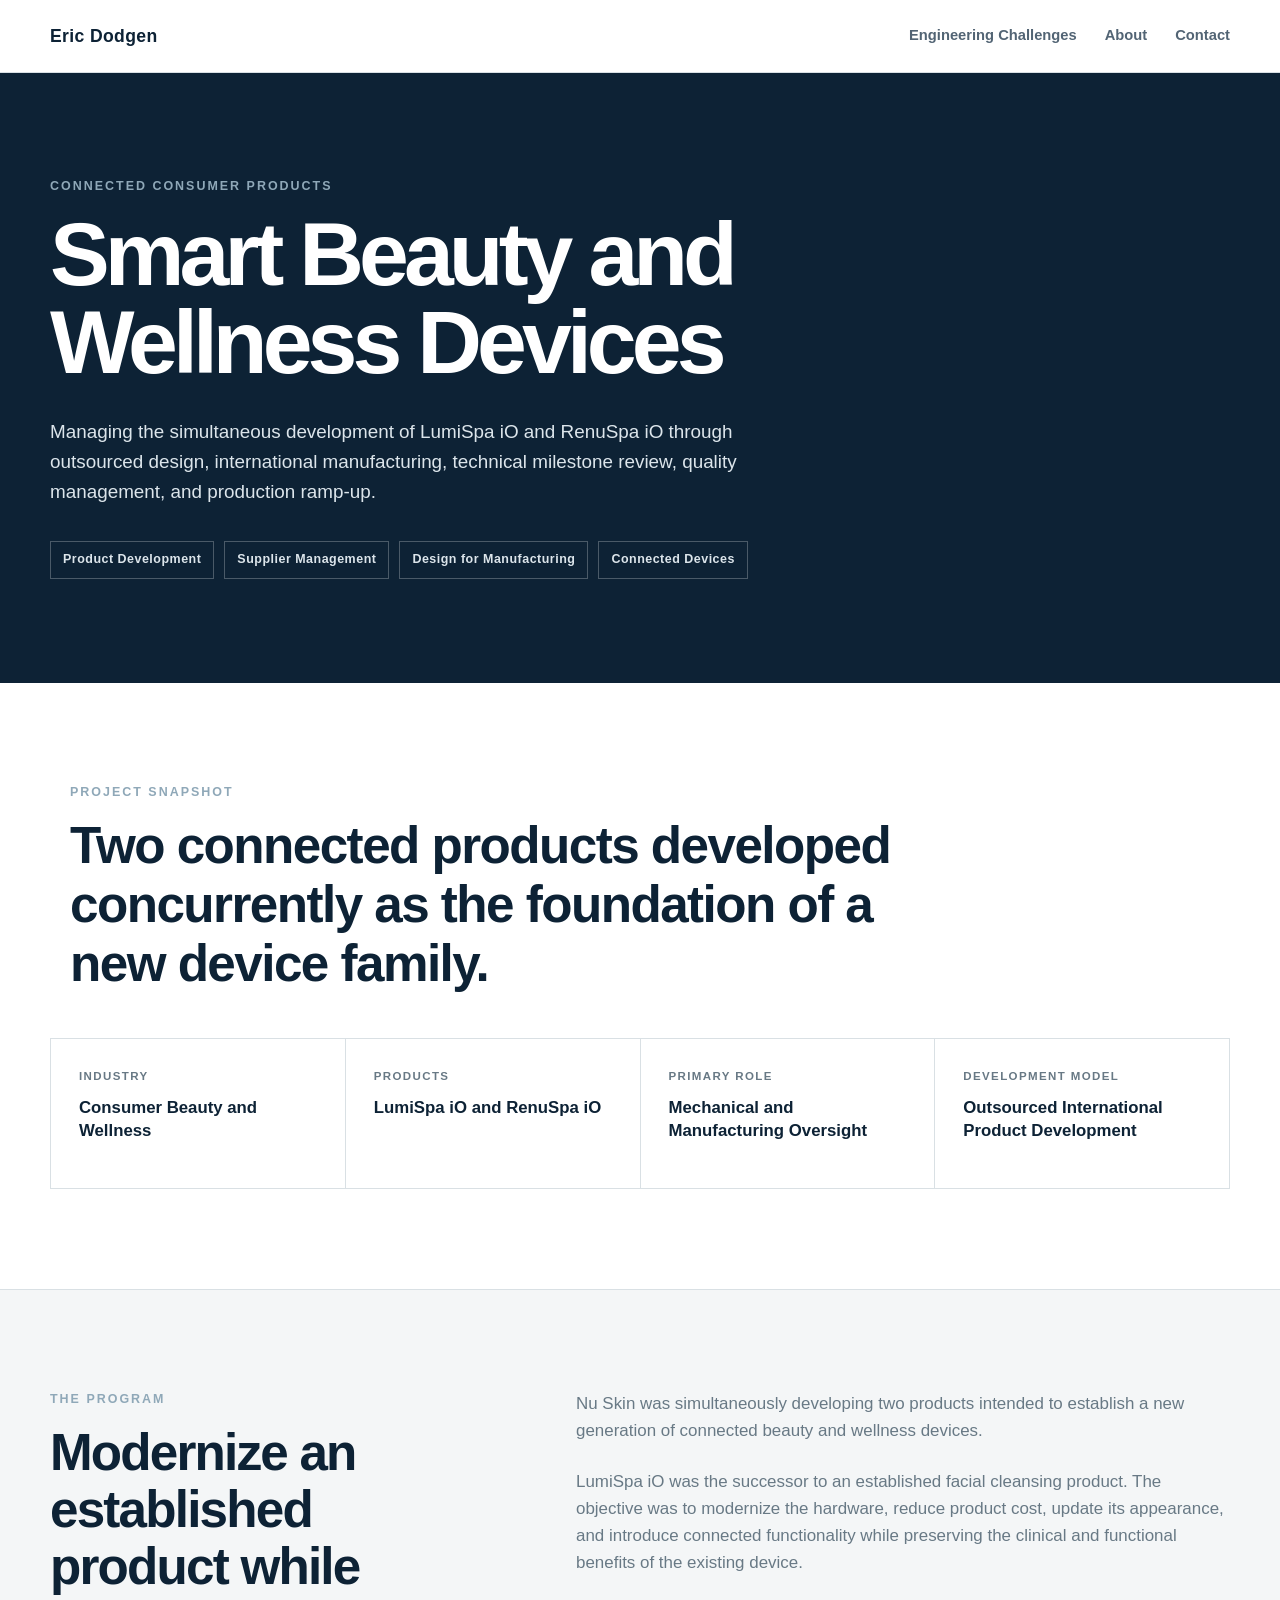
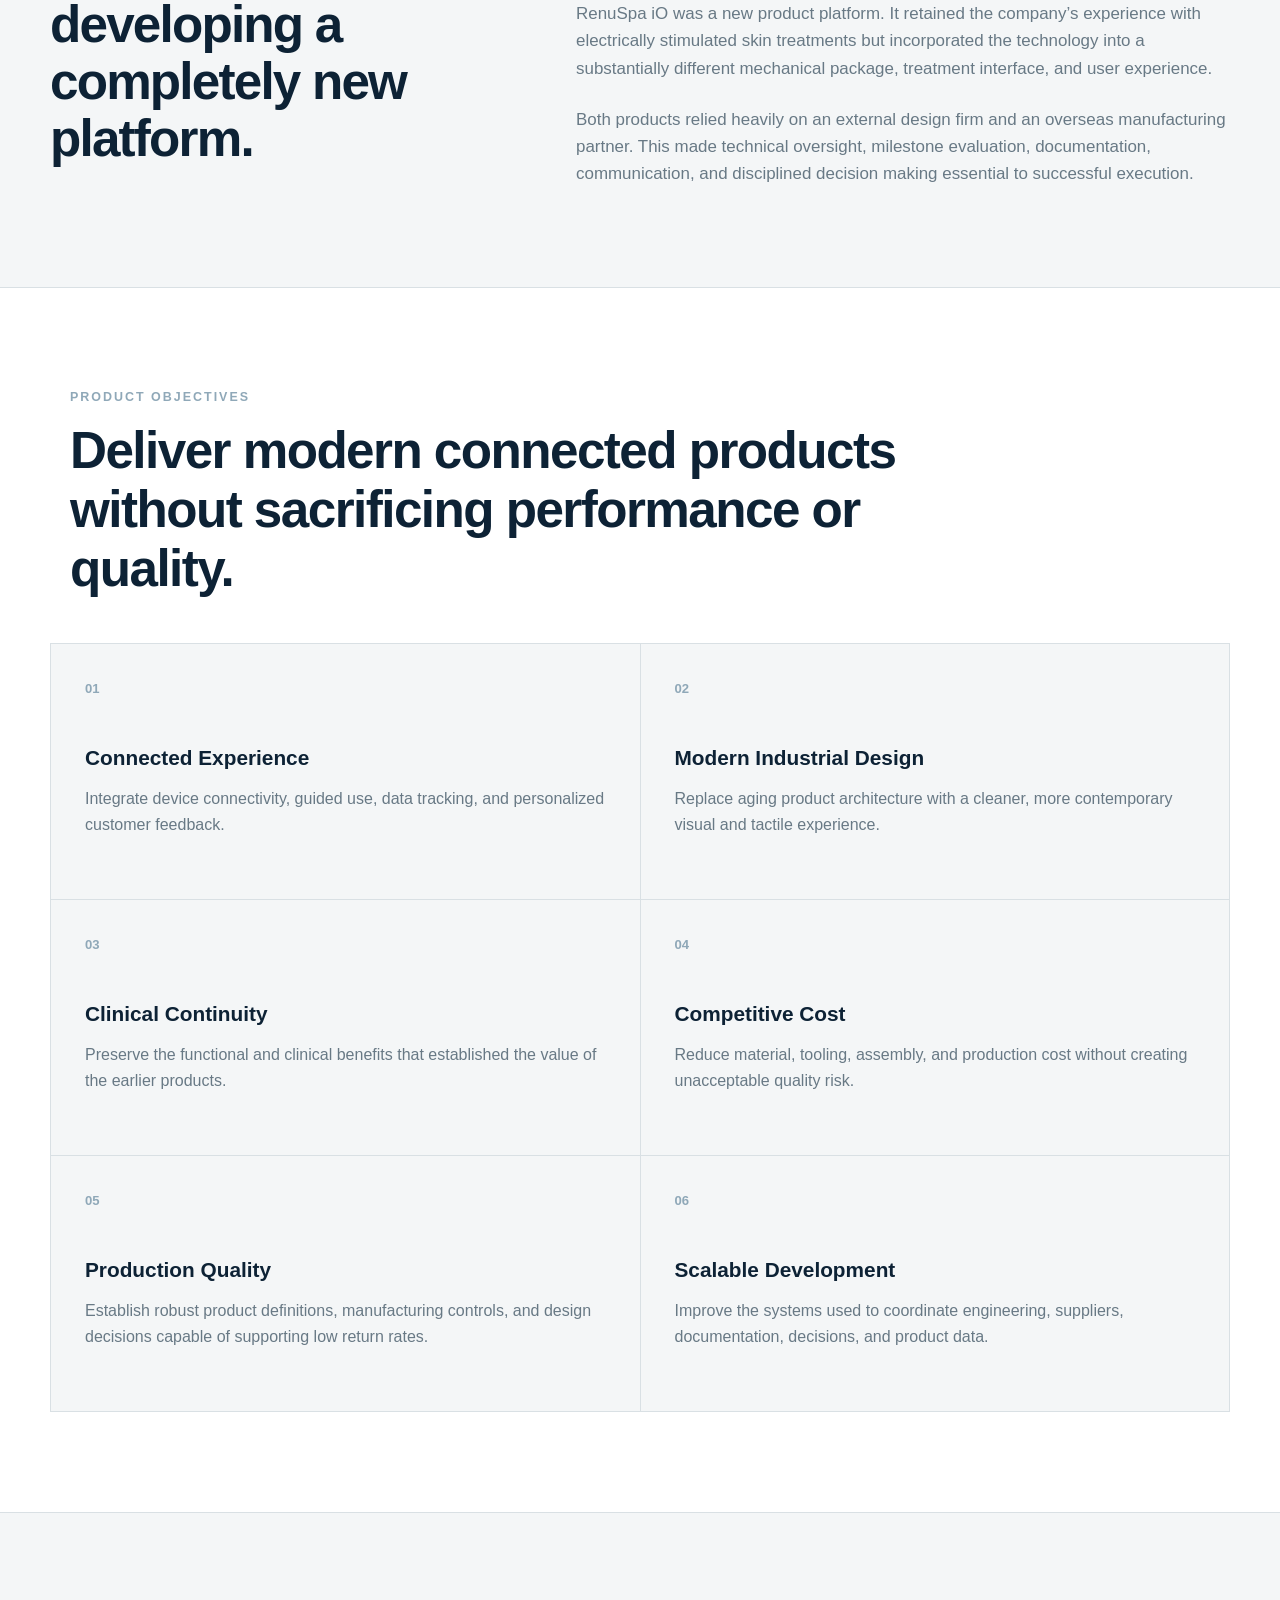
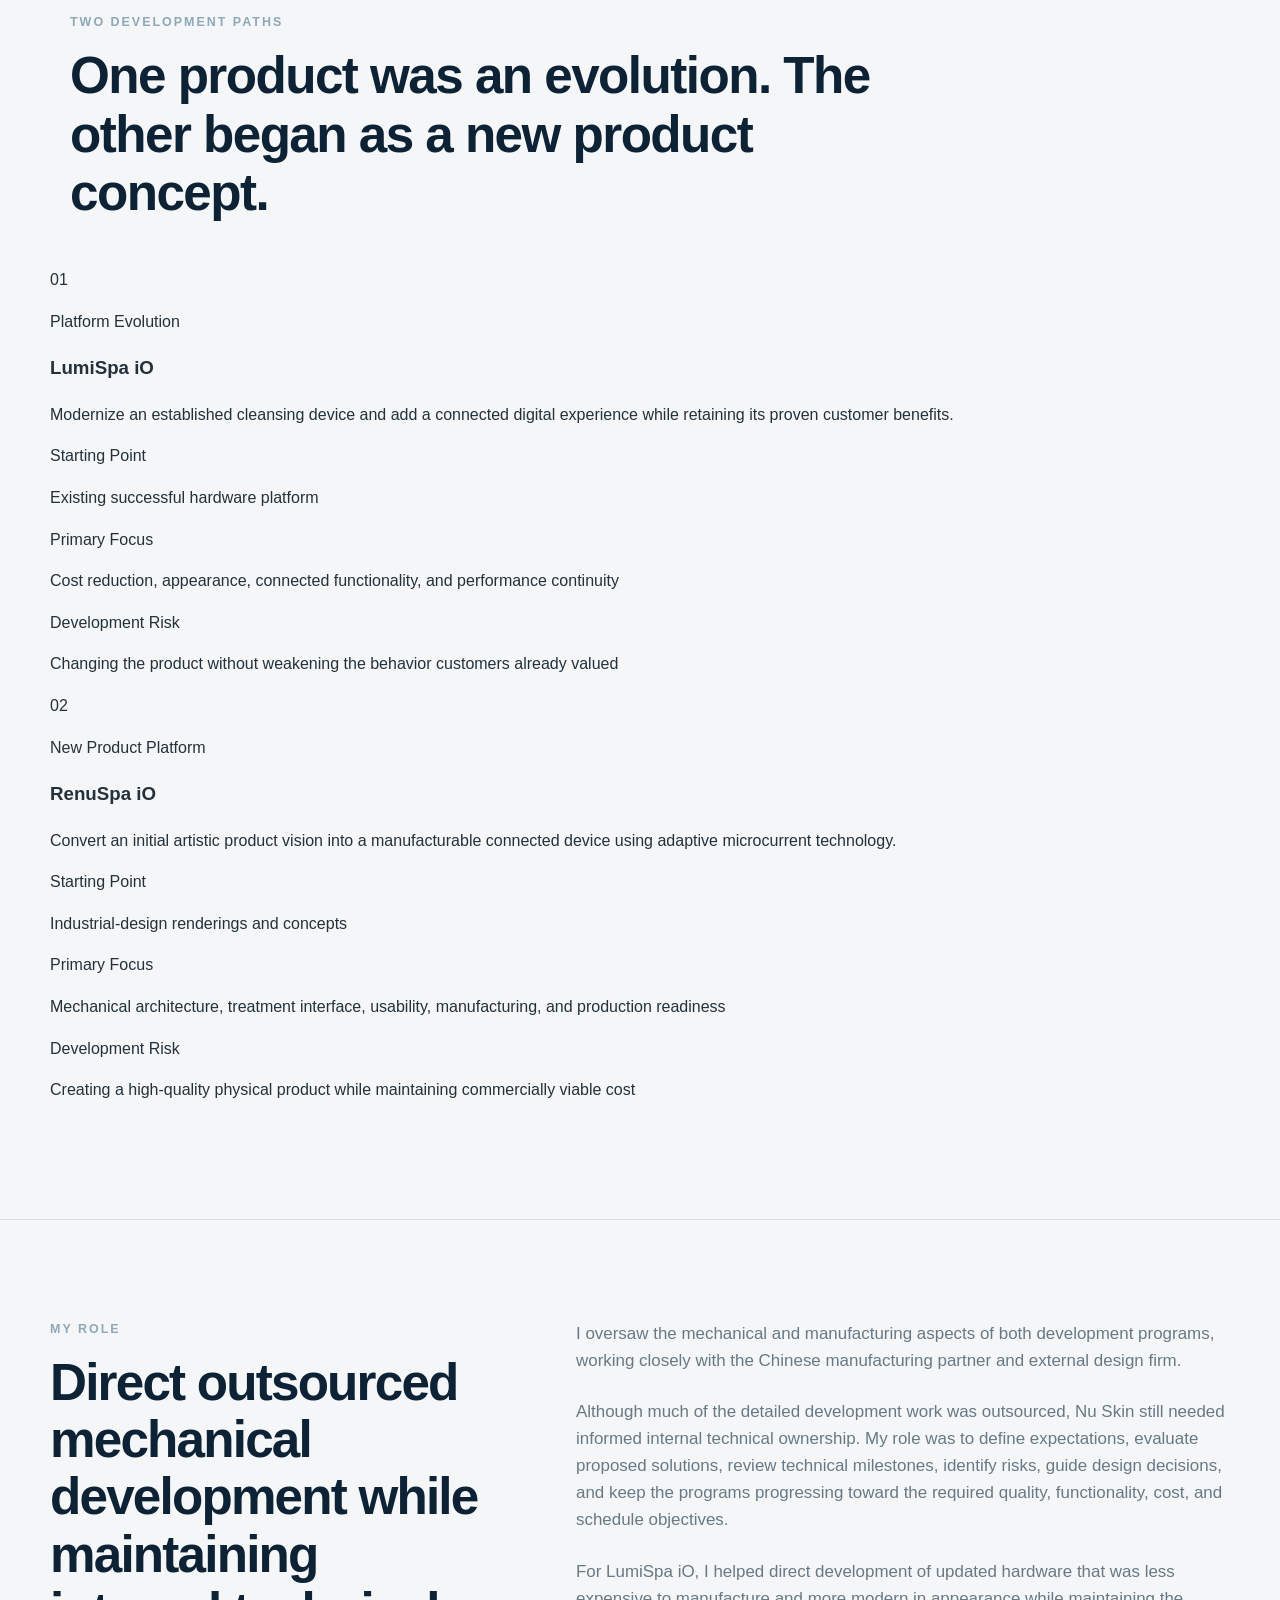
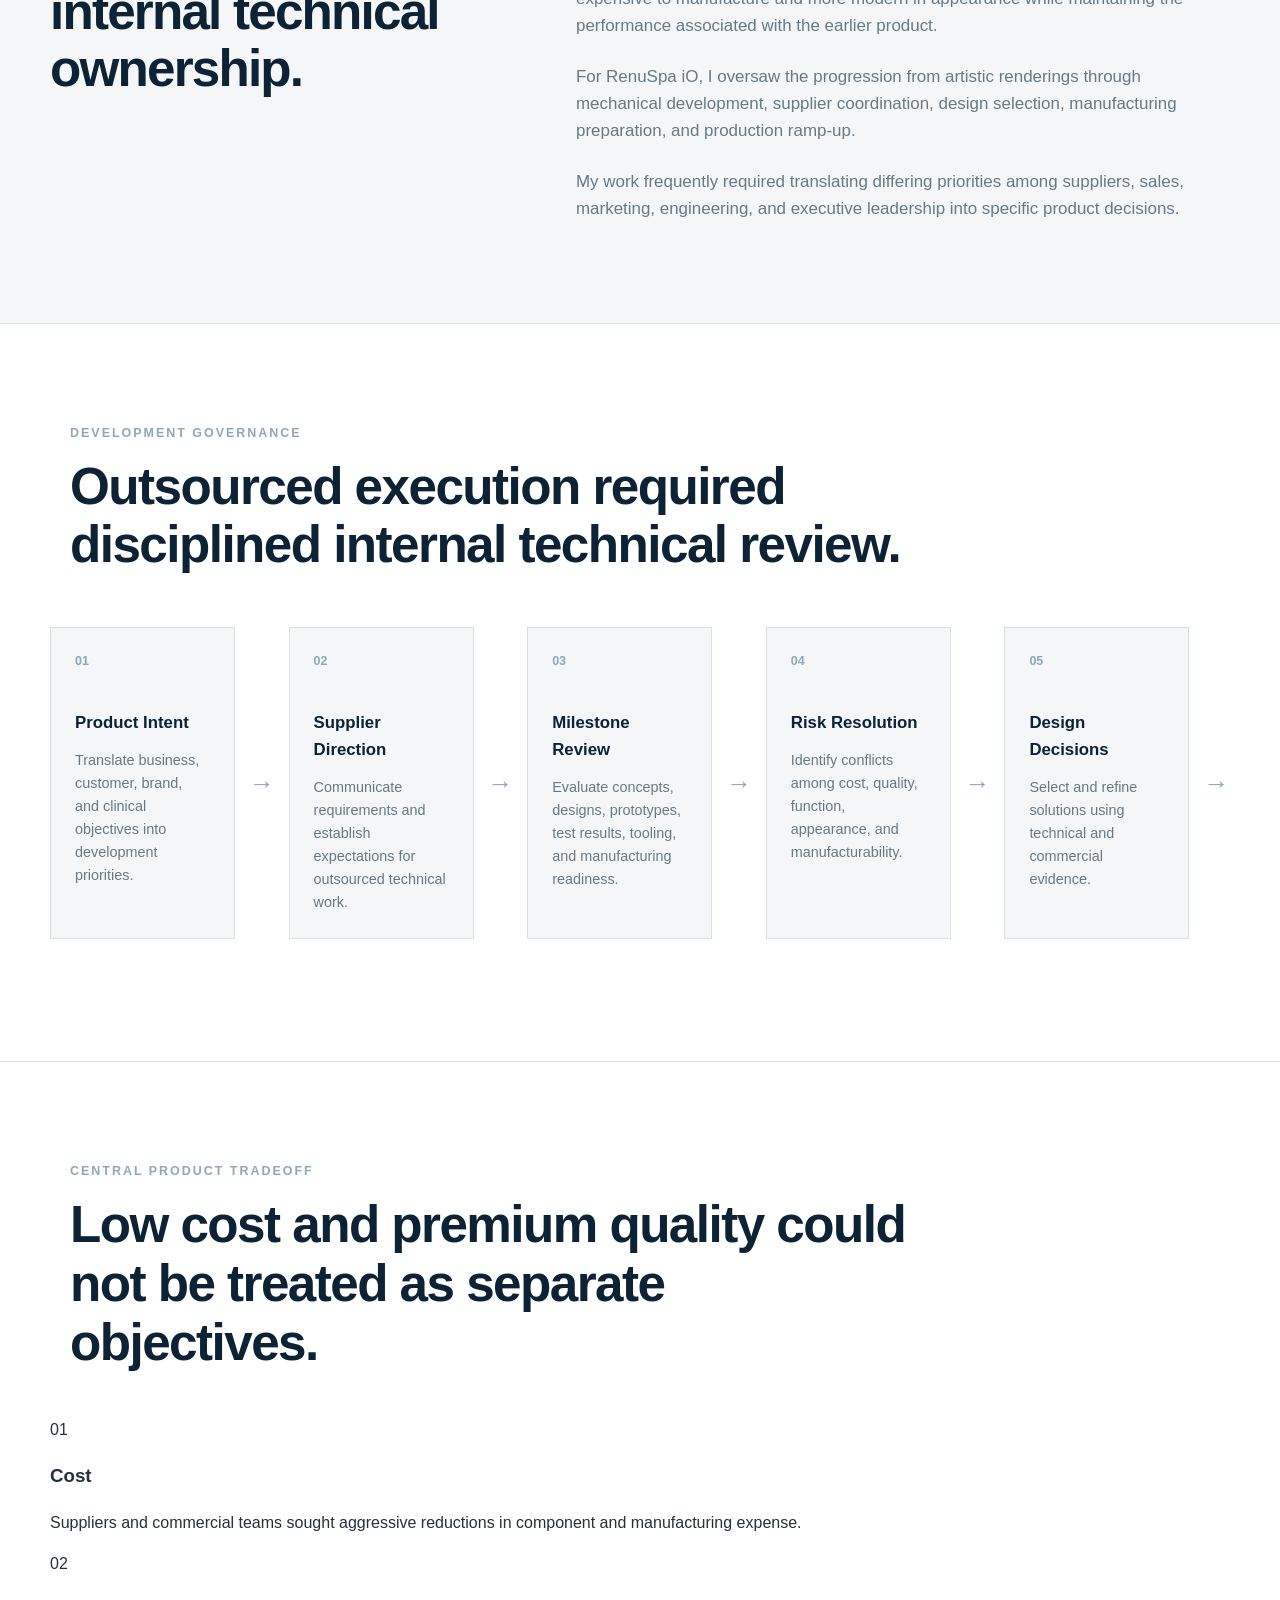
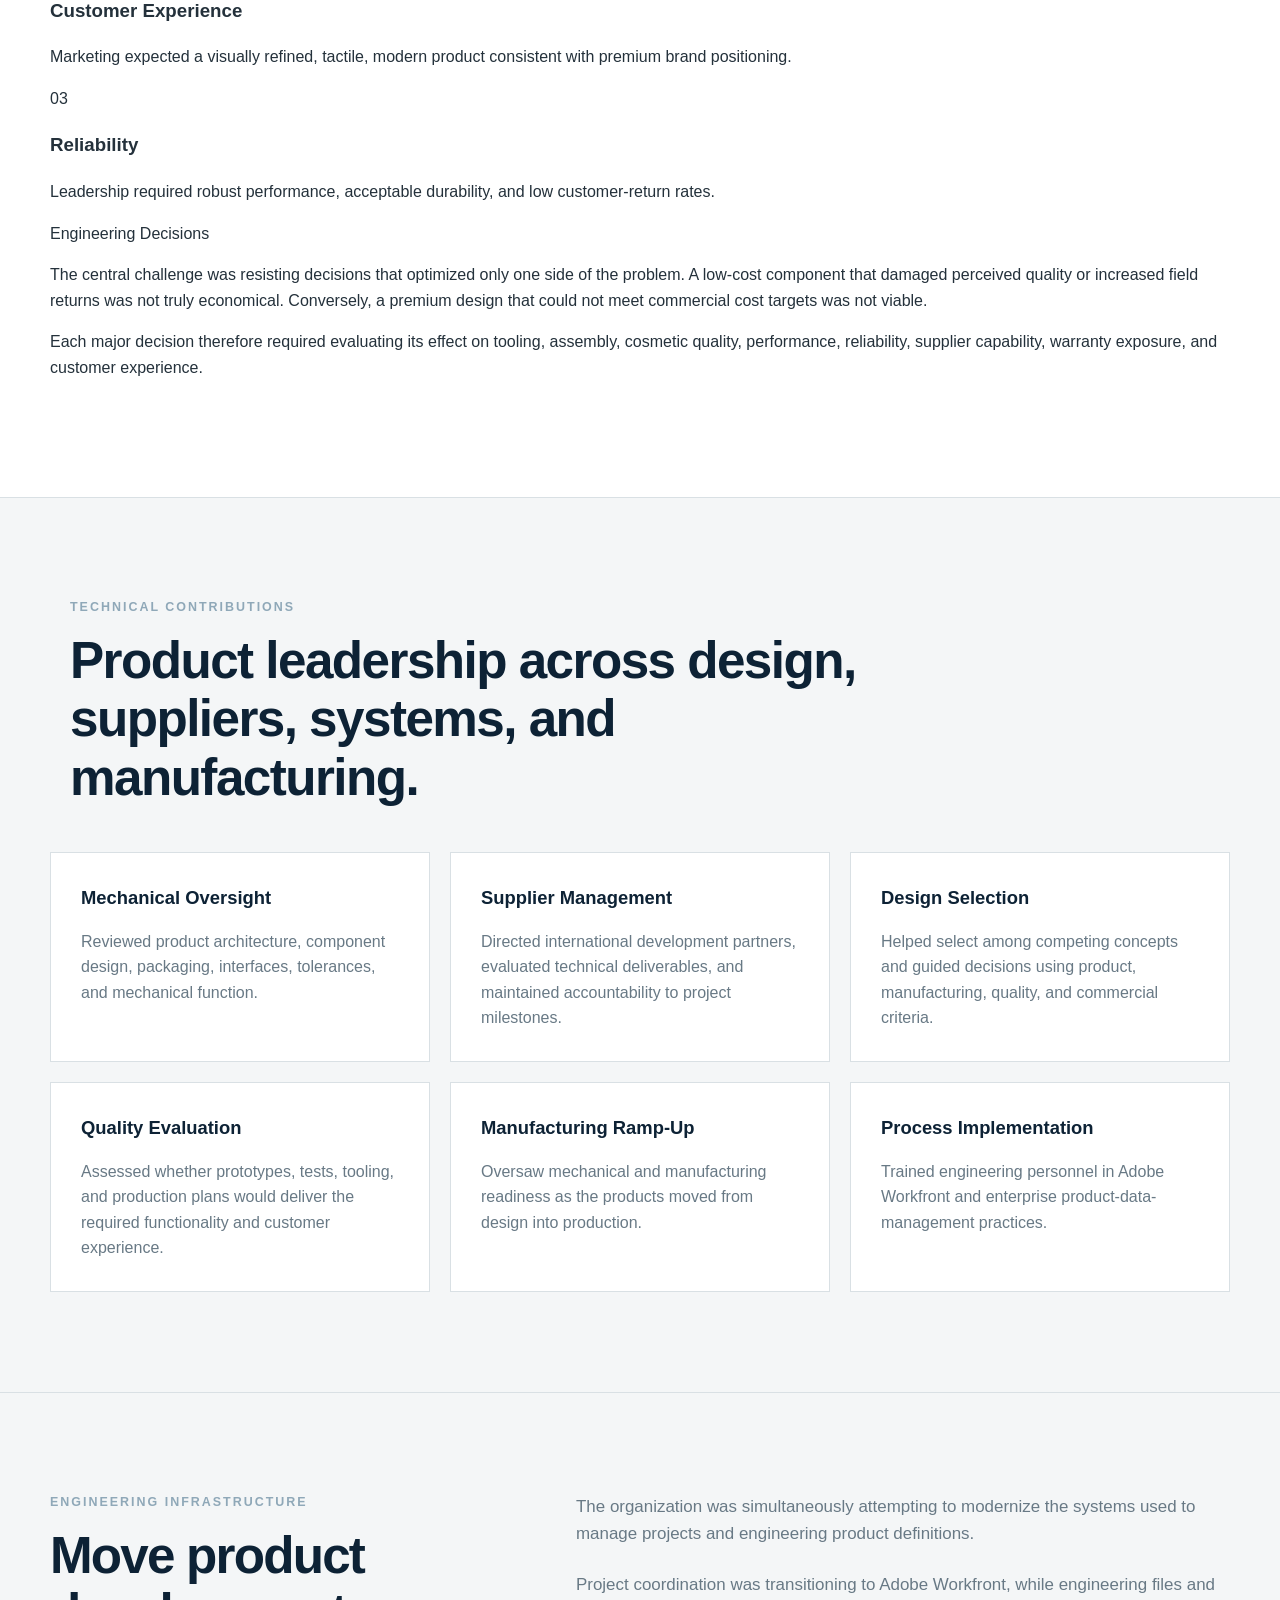
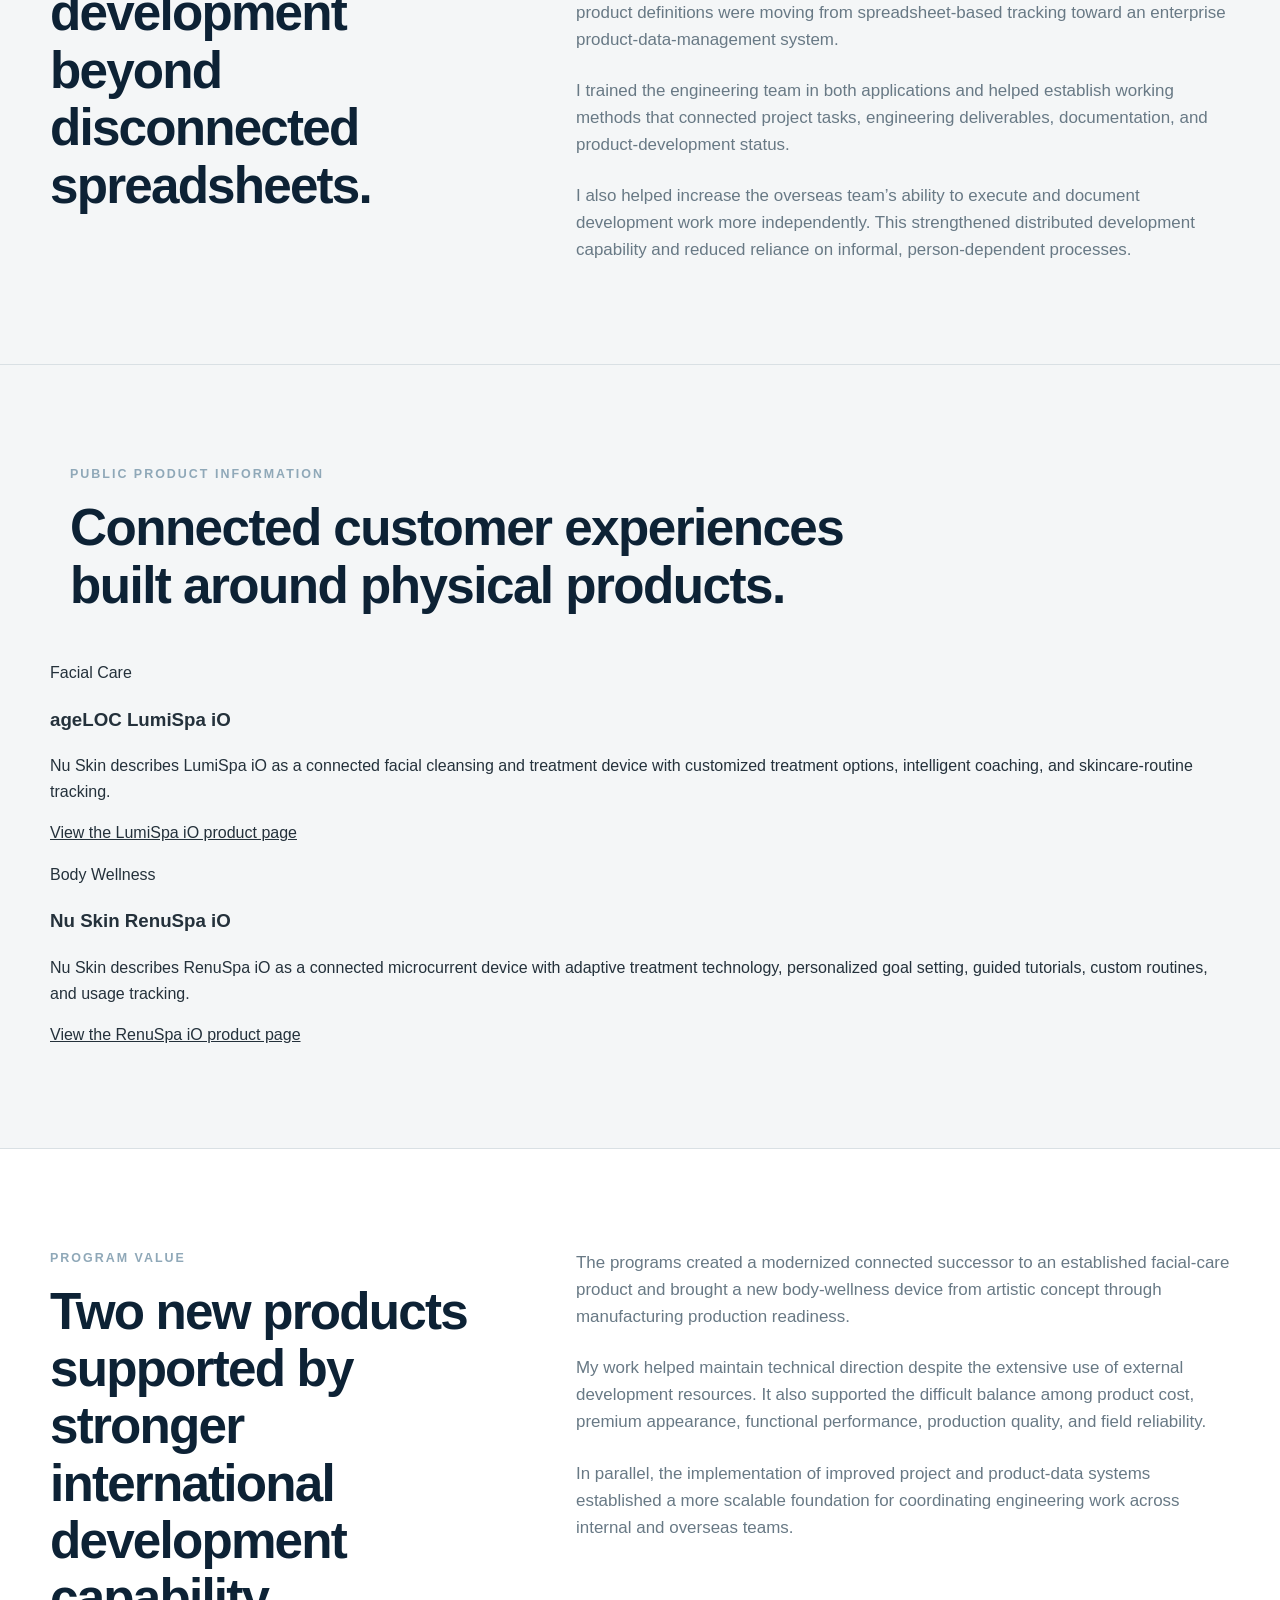
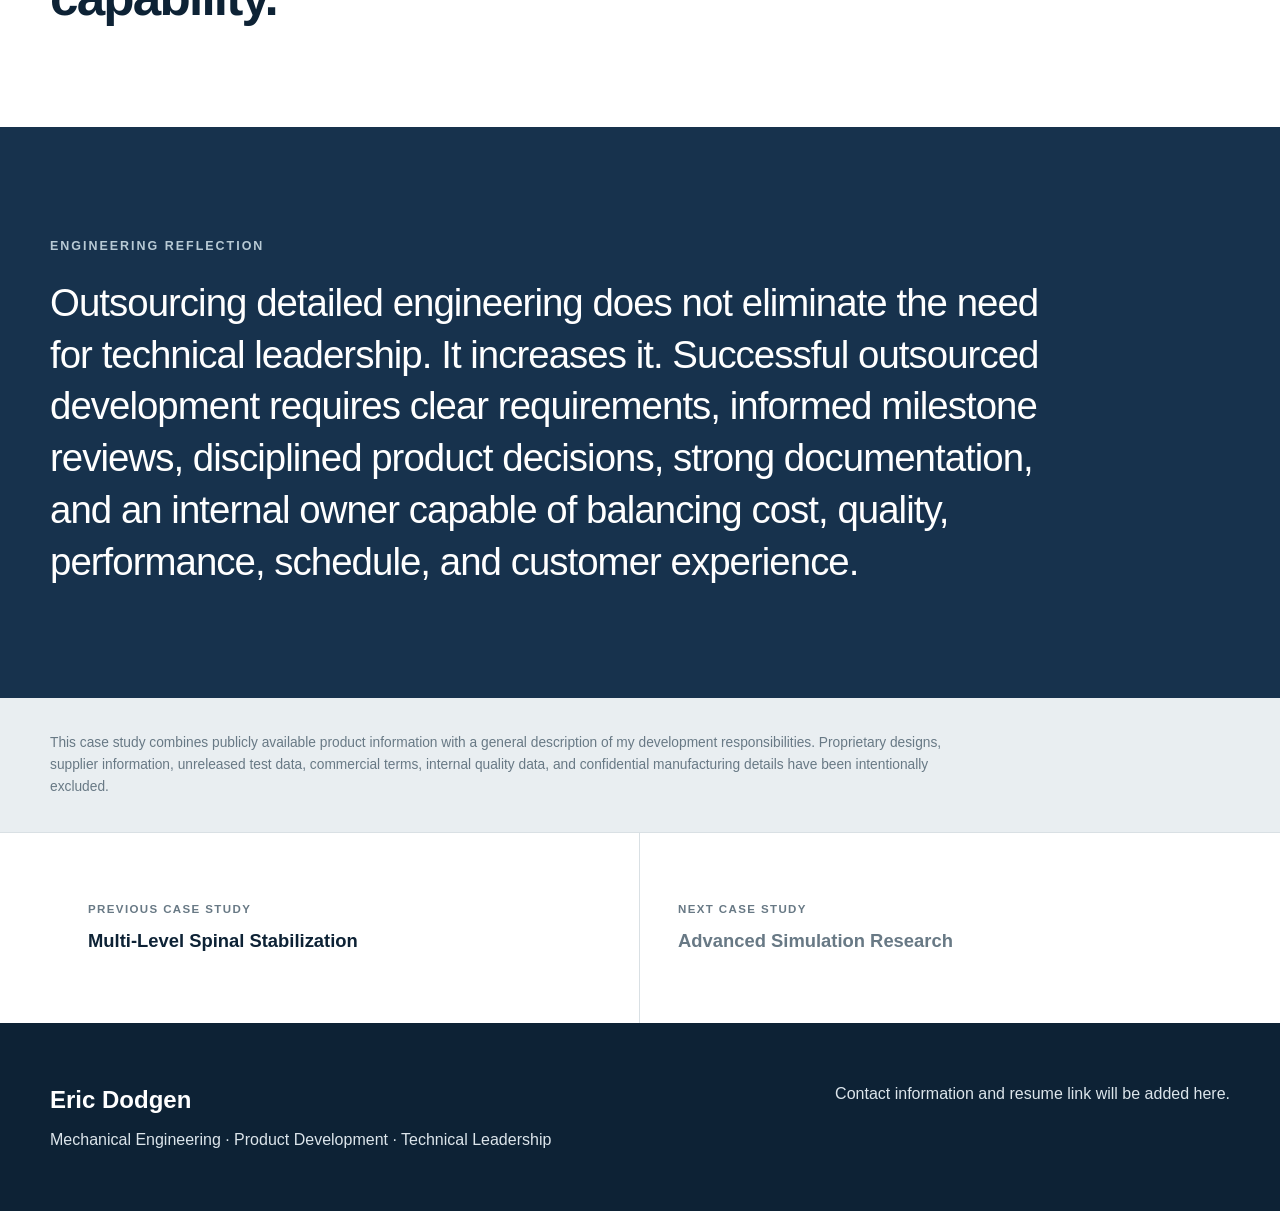
==== challenges/consumer-products.html @ b69cc9b4 "Create consumer-products.html Add connected consumer product case study" ====
<!DOCTYPE html>
<html lang="en">
<head>
    <meta charset="UTF-8">

    <meta
        name="viewport"
        content="width=device-width, initial-scale=1.0"
    >

    <meta
        name="description"
        content="Connected beauty and wellness product-development case study by Eric Dodgen, covering LumiSpa iO, RenuSpa iO, outsourced engineering, supplier management, manufacturing, quality, Workfront, and enterprise product-data management."
    >

    <title>Connected Beauty Devices | Eric Dodgen</title>

    <link rel="stylesheet" href="../css/styles.css">
</head>

<body>
    <header class="site-header">
        <div class="header-inner">
            <a class="site-name" href="../index.html">Eric Dodgen</a>

            <nav class="main-nav" aria-label="Main navigation">
                <a href="../index.html#challenges">Engineering Challenges</a>
                <a href="../index.html#about">About</a>
                <a href="../index.html#contact">Contact</a>
            </nav>
        </div>
    </header>

    <main>
        <section class="case-hero consumer-case-hero">
            <div class="case-hero-inner">
                <div class="case-hero-copy">
                    <p class="eyebrow">Connected Consumer Products</p>

                    <h1>Smart Beauty and Wellness Devices</h1>

                    <p class="case-subtitle">
                        Managing the simultaneous development of LumiSpa iO and
                        RenuSpa iO through outsourced design, international
                        manufacturing, technical milestone review, quality
                        management, and production ramp-up.
                    </p>

                    <div class="case-tags" aria-label="Project capabilities">
                        <span>Product Development</span>
                        <span>Supplier Management</span>
                        <span>Design for Manufacturing</span>
                        <span>Connected Devices</span>
                    </div>
                </div>

                <div
                    class="device-family-visual"
                    role="img"
                    aria-label="Abstract technical illustration of two connected handheld consumer products"
                >
                    <div class="device-grid"></div>

                    <div class="smart-device smart-device-left">
                        <div class="device-head">
                            <div class="device-treatment-surface"></div>
                        </div>

                        <div class="device-neck"></div>
                        <div class="device-handle"></div>
                        <div class="device-button"></div>
                    </div>

                    <div class="smart-device smart-device-right">
                        <div class="body-device-head">
                            <span></span>
                            <span></span>
                            <span></span>
                        </div>

                        <div class="body-device-neck"></div>
                        <div class="body-device-handle"></div>
                    </div>

                    <div class="connection-line connection-one"></div>
                    <div class="connection-line connection-two"></div>

                    <div class="connection-node node-one"></div>
                    <div class="connection-node node-two"></div>
                    <div class="connection-node node-three"></div>
                </div>
            </div>
        </section>

        <section class="case-section snapshot-section">
            <div class="case-container">
                <div class="section-heading compact-heading">
                    <p class="eyebrow">Project Snapshot</p>

                    <h2>
                        Two connected products developed concurrently as the
                        foundation of a new device family.
                    </h2>
                </div>

                <div class="snapshot-grid">
                    <div class="snapshot-item">
                        <p class="snapshot-label">Industry</p>
                        <p class="snapshot-value">
                            Consumer Beauty and Wellness
                        </p>
                    </div>

                    <div class="snapshot-item">
                        <p class="snapshot-label">Products</p>
                        <p class="snapshot-value">
                            LumiSpa iO and RenuSpa iO
                        </p>
                    </div>

                    <div class="snapshot-item">
                        <p class="snapshot-label">Primary Role</p>
                        <p class="snapshot-value">
                            Mechanical and Manufacturing Oversight
                        </p>
                    </div>

                    <div class="snapshot-item">
                        <p class="snapshot-label">Development Model</p>
                        <p class="snapshot-value">
                            Outsourced International Product Development
                        </p>
                    </div>
                </div>
            </div>
        </section>

        <section class="case-section">
            <div class="case-container two-column-section">
                <div class="section-title-column">
                    <p class="eyebrow">The Program</p>

                    <h2>
                        Modernize an established product while developing a
                        completely new platform.
                    </h2>
                </div>

                <div class="section-copy">
                    <p>
                        Nu Skin was simultaneously developing two products
                        intended to establish a new generation of connected
                        beauty and wellness devices.
                    </p>

                    <p>
                        LumiSpa iO was the successor to an established facial
                        cleansing product. The objective was to modernize the
                        hardware, reduce product cost, update its appearance,
                        and introduce connected functionality while preserving
                        the clinical and functional benefits of the existing
                        device.
                    </p>

                    <p>
                        RenuSpa iO was a new product platform. It retained the
                        company’s experience with electrically stimulated skin
                        treatments but incorporated the technology into a
                        substantially different mechanical package, treatment
                        interface, and user experience.
                    </p>

                    <p>
                        Both products relied heavily on an external design firm
                        and an overseas manufacturing partner. This made
                        technical oversight, milestone evaluation,
                        documentation, communication, and disciplined decision
                        making essential to successful execution.
                    </p>
                </div>
            </div>
        </section>

        <section class="case-section context-section">
            <div class="case-container">
                <div class="section-heading compact-heading">
                    <p class="eyebrow">Product Objectives</p>

                    <h2>
                        Deliver modern connected products without sacrificing
                        performance or quality.
                    </h2>
                </div>

                <div class="context-grid consumer-objective-grid">
                    <article class="context-card">
                        <span class="context-number">01</span>
                        <h3>Connected Experience</h3>

                        <p>
                            Integrate device connectivity, guided use, data
                            tracking, and personalized customer feedback.
                        </p>
                    </article>

                    <article class="context-card">
                        <span class="context-number">02</span>
                        <h3>Modern Industrial Design</h3>

                        <p>
                            Replace aging product architecture with a cleaner,
                            more contemporary visual and tactile experience.
                        </p>
                    </article>

                    <article class="context-card">
                        <span class="context-number">03</span>
                        <h3>Clinical Continuity</h3>

                        <p>
                            Preserve the functional and clinical benefits that
                            established the value of the earlier products.
                        </p>
                    </article>

                    <article class="context-card">
                        <span class="context-number">04</span>
                        <h3>Competitive Cost</h3>

                        <p>
                            Reduce material, tooling, assembly, and production
                            cost without creating unacceptable quality risk.
                        </p>
                    </article>

                    <article class="context-card">
                        <span class="context-number">05</span>
                        <h3>Production Quality</h3>

                        <p>
                            Establish robust product definitions, manufacturing
                            controls, and design decisions capable of supporting
                            low return rates.
                        </p>
                    </article>

                    <article class="context-card">
                        <span class="context-number">06</span>
                        <h3>Scalable Development</h3>

                        <p>
                            Improve the systems used to coordinate engineering,
                            suppliers, documentation, decisions, and product
                            data.
                        </p>
                    </article>
                </div>
            </div>
        </section>

        <section class="case-section product-comparison-section">
            <div class="case-container">
                <div class="section-heading compact-heading">
                    <p class="eyebrow">Two Development Paths</p>

                    <h2>
                        One product was an evolution. The other began as a new
                        product concept.
                    </h2>
                </div>

                <div class="product-path-grid">
                    <article class="product-path-card">
                        <div class="product-path-header">
                            <p class="product-path-number">01</p>
                            <p class="product-path-type">Platform Evolution</p>
                        </div>

                        <h3>LumiSpa iO</h3>

                        <p class="product-path-summary">
                            Modernize an established cleansing device and add a
                            connected digital experience while retaining its
                            proven customer benefits.
                        </p>

                        <div class="product-path-details">
                            <div>
                                <span>Starting Point</span>
                                <p>Existing successful hardware platform</p>
                            </div>

                            <div>
                                <span>Primary Focus</span>
                                <p>
                                    Cost reduction, appearance, connected
                                    functionality, and performance continuity
                                </p>
                            </div>

                            <div>
                                <span>Development Risk</span>
                                <p>
                                    Changing the product without weakening the
                                    behavior customers already valued
                                </p>
                            </div>
                        </div>
                    </article>

                    <article class="product-path-card">
                        <div class="product-path-header">
                            <p class="product-path-number">02</p>
                            <p class="product-path-type">New Product Platform</p>
                        </div>

                        <h3>RenuSpa iO</h3>

                        <p class="product-path-summary">
                            Convert an initial artistic product vision into a
                            manufacturable connected device using adaptive
                            microcurrent technology.
                        </p>

                        <div class="product-path-details">
                            <div>
                                <span>Starting Point</span>
                                <p>Industrial-design renderings and concepts</p>
                            </div>

                            <div>
                                <span>Primary Focus</span>
                                <p>
                                    Mechanical architecture, treatment
                                    interface, usability, manufacturing, and
                                    production readiness
                                </p>
                            </div>

                            <div>
                                <span>Development Risk</span>
                                <p>
                                    Creating a high-quality physical product
                                    while maintaining commercially viable cost
                                </p>
                            </div>
                        </div>
                    </article>
                </div>
            </div>
        </section>

        <section class="case-section">
            <div class="case-container two-column-section">
                <div class="section-title-column">
                    <p class="eyebrow">My Role</p>

                    <h2>
                        Direct outsourced mechanical development while
                        maintaining internal technical ownership.
                    </h2>
                </div>

                <div class="section-copy">
                    <p>
                        I oversaw the mechanical and manufacturing aspects of
                        both development programs, working closely with the
                        Chinese manufacturing partner and external design firm.
                    </p>

                    <p>
                        Although much of the detailed development work was
                        outsourced, Nu Skin still needed informed internal
                        technical ownership. My role was to define expectations,
                        evaluate proposed solutions, review technical
                        milestones, identify risks, guide design decisions, and
                        keep the programs progressing toward the required
                        quality, functionality, cost, and schedule objectives.
                    </p>

                    <p>
                        For LumiSpa iO, I helped direct development of updated
                        hardware that was less expensive to manufacture and more
                        modern in appearance while maintaining the performance
                        associated with the earlier product.
                    </p>

                    <p>
                        For RenuSpa iO, I oversaw the progression from artistic
                        renderings through mechanical development, supplier
                        coordination, design selection, manufacturing
                        preparation, and production ramp-up.
                    </p>

                    <p>
                        My work frequently required translating differing
                        priorities among suppliers, sales, marketing,
                        engineering, and executive leadership into specific
                        product decisions.
                    </p>
                </div>
            </div>
        </section>

        <section class="case-section workflow-section">
            <div class="case-container">
                <div class="section-heading compact-heading">
                    <p class="eyebrow">Development Governance</p>

                    <h2>
                        Outsourced execution required disciplined internal
                        technical review.
                    </h2>
                </div>

                <div class="workflow-grid">
                    <div class="workflow-step">
                        <span>01</span>
                        <h3>Product Intent</h3>

                        <p>
                            Translate business, customer, brand, and clinical
                            objectives into development priorities.
                        </p>
                    </div>

                    <div class="workflow-arrow" aria-hidden="true">→</div>

                    <div class="workflow-step">
                        <span>02</span>
                        <h3>Supplier Direction</h3>

                        <p>
                            Communicate requirements and establish expectations
                            for outsourced technical work.
                        </p>
                    </div>

                    <div class="workflow-arrow" aria-hidden="true">→</div>

                    <div class="workflow-step">
                        <span>03</span>
                        <h3>Milestone Review</h3>

                        <p>
                            Evaluate concepts, designs, prototypes, test results,
                            tooling, and manufacturing readiness.
                        </p>
                    </div>

                    <div class="workflow-arrow" aria-hidden="true">→</div>

                    <div class="workflow-step">
                        <span>04</span>
                        <h3>Risk Resolution</h3>

                        <p>
                            Identify conflicts among cost, quality, function,
                            appearance, and manufacturability.
                        </p>
                    </div>

                    <div class="workflow-arrow" aria-hidden="true">→</div>

                    <div class="workflow-step">
                        <span>05</span>
                        <h3>Design Decisions</h3>

                        <p>
                            Select and refine solutions using technical and
                            commercial evidence.
                        </p>
                    </div>

                    <div class="workflow-arrow" aria-hidden="true">→</div>

                    <div class="workflow-step">
                        <span>06</span>
                        <h3>Verification</h3>

                        <p>
                            Confirm that quality, functionality, durability, and
                            user requirements were being achieved.
                        </p>
                    </div>

                    <div class="workflow-arrow" aria-hidden="true">→</div>

                    <div class="workflow-step">
                        <span>07</span>
                        <h3>Production Ramp</h3>

                        <p>
                            Support tooling, supplier readiness, manufacturing
                            controls, documentation, and launch preparation.
                        </p>
                    </div>
                </div>
            </div>
        </section>

        <section class="case-section context-section">
            <div class="case-container">
                <div class="section-heading compact-heading">
                    <p class="eyebrow">Central Product Tradeoff</p>

                    <h2>
                        Low cost and premium quality could not be treated as
                        separate objectives.
                    </h2>
                </div>

                <div class="quality-triangle">
                    <div class="quality-point quality-cost">
                        <span>01</span>
                        <h3>Cost</h3>

                        <p>
                            Suppliers and commercial teams sought aggressive
                            reductions in component and manufacturing expense.
                        </p>
                    </div>

                    <div class="quality-point quality-experience">
                        <span>02</span>
                        <h3>Customer Experience</h3>

                        <p>
                            Marketing expected a visually refined, tactile,
                            modern product consistent with premium brand
                            positioning.
                        </p>
                    </div>

                    <div class="quality-point quality-reliability">
                        <span>03</span>
                        <h3>Reliability</h3>

                        <p>
                            Leadership required robust performance, acceptable
                            durability, and low customer-return rates.
                        </p>
                    </div>

                    <div class="quality-center">
                        <p>Engineering Decisions</p>
                    </div>
                </div>

                <div class="tradeoff-explanation">
                    <p>
                        The central challenge was resisting decisions that
                        optimized only one side of the problem. A low-cost
                        component that damaged perceived quality or increased
                        field returns was not truly economical. Conversely, a
                        premium design that could not meet commercial cost
                        targets was not viable.
                    </p>

                    <p>
                        Each major decision therefore required evaluating its
                        effect on tooling, assembly, cosmetic quality,
                        performance, reliability, supplier capability, warranty
                        exposure, and customer experience.
                    </p>
                </div>
            </div>
        </section>

        <section class="case-section">
            <div class="case-container">
                <div class="section-heading compact-heading">
                    <p class="eyebrow">Technical Contributions</p>

                    <h2>
                        Product leadership across design, suppliers, systems,
                        and manufacturing.
                    </h2>
                </div>

                <div class="contribution-grid">
                    <article class="contribution-card">
                        <h3>Mechanical Oversight</h3>

                        <p>
                            Reviewed product architecture, component design,
                            packaging, interfaces, tolerances, and mechanical
                            function.
                        </p>
                    </article>

                    <article class="contribution-card">
                        <h3>Supplier Management</h3>

                        <p>
                            Directed international development partners,
                            evaluated technical deliverables, and maintained
                            accountability to project milestones.
                        </p>
                    </article>

                    <article class="contribution-card">
                        <h3>Design Selection</h3>

                        <p>
                            Helped select among competing concepts and guided
                            decisions using product, manufacturing, quality, and
                            commercial criteria.
                        </p>
                    </article>

                    <article class="contribution-card">
                        <h3>Quality Evaluation</h3>

                        <p>
                            Assessed whether prototypes, tests, tooling, and
                            production plans would deliver the required
                            functionality and customer experience.
                        </p>
                    </article>

                    <article class="contribution-card">
                        <h3>Manufacturing Ramp-Up</h3>

                        <p>
                            Oversaw mechanical and manufacturing readiness as
                            the products moved from design into production.
                        </p>
                    </article>

                    <article class="contribution-card">
                        <h3>Process Implementation</h3>

                        <p>
                            Trained engineering personnel in Adobe Workfront and
                            enterprise product-data-management practices.
                        </p>
                    </article>
                </div>
            </div>
        </section>

        <section class="case-section digital-system-section">
            <div class="case-container two-column-section">
                <div class="section-title-column">
                    <p class="eyebrow">Engineering Infrastructure</p>

                    <h2>
                        Move product development beyond disconnected
                        spreadsheets.
                    </h2>
                </div>

                <div class="section-copy">
                    <p>
                        The organization was simultaneously attempting to
                        modernize the systems used to manage projects and
                        engineering product definitions.
                    </p>

                    <p>
                        Project coordination was transitioning to Adobe
                        Workfront, while engineering files and product
                        definitions were moving from spreadsheet-based tracking
                        toward an enterprise product-data-management system.
                    </p>

                    <p>
                        I trained the engineering team in both applications and
                        helped establish working methods that connected project
                        tasks, engineering deliverables, documentation, and
                        product-development status.
                    </p>

                    <p>
                        I also helped increase the overseas team’s ability to
                        execute and document development work more
                        independently. This strengthened distributed
                        development capability and reduced reliance on informal,
                        person-dependent processes.
                    </p>
                </div>
            </div>
        </section>

        <section class="case-section public-products-section">
            <div class="case-container">
                <div class="section-heading compact-heading">
                    <p class="eyebrow">Public Product Information</p>

                    <h2>Connected customer experiences built around physical products.</h2>
                </div>

                <div class="public-product-grid">
                    <article class="public-product-card">
                        <p class="public-product-label">Facial Care</p>
                        <h3>ageLOC LumiSpa iO</h3>

                        <p>
                            Nu Skin describes LumiSpa iO as a connected facial
                            cleansing and treatment device with customized
                            treatment options, intelligent coaching, and
                            skincare-routine tracking.
                        </p>

                        <a
                            href="https://www.nuskin.com/us/en/site/product/ageloc-lumispa-io-smart-facial-cleansing-device"
                            target="_blank"
                            rel="noopener noreferrer"
                        >
                            View the LumiSpa iO product page
                        </a>
                    </article>

                    <article class="public-product-card">
                        <p class="public-product-label">Body Wellness</p>
                        <h3>Nu Skin RenuSpa iO</h3>

                        <p>
                            Nu Skin describes RenuSpa iO as a connected
                            microcurrent device with adaptive treatment
                            technology, personalized goal setting, guided
                            tutorials, custom routines, and usage tracking.
                        </p>

                        <a
                            href="https://www.nuskin.com/us/en/product/nu-skin-renuspa-io"
                            target="_blank"
                            rel="noopener noreferrer"
                        >
                            View the RenuSpa iO product page
                        </a>
                    </article>
                </div>
            </div>
        </section>

        <section class="case-section outcome-section">
            <div class="case-container two-column-section">
                <div class="section-title-column">
                    <p class="eyebrow">Program Value</p>

                    <h2>
                        Two new products supported by stronger international
                        development capability.
                    </h2>
                </div>

                <div class="section-copy">
                    <p>
                        The programs created a modernized connected successor to
                        an established facial-care product and brought a new
                        body-wellness device from artistic concept through
                        manufacturing production readiness.
                    </p>

                    <p>
                        My work helped maintain technical direction despite the
                        extensive use of external development resources. It also
                        supported the difficult balance among product cost,
                        premium appearance, functional performance, production
                        quality, and field reliability.
                    </p>

                    <p>
                        In parallel, the implementation of improved project and
                        product-data systems established a more scalable
                        foundation for coordinating engineering work across
                        internal and overseas teams.
                    </p>
                </div>
            </div>
        </section>

        <section class="reflection-section">
            <div class="case-container">
                <p class="eyebrow">Engineering Reflection</p>

                <blockquote>
                    Outsourcing detailed engineering does not eliminate the need
                    for technical leadership. It increases it. Successful
                    outsourced development requires clear requirements,
                    informed milestone reviews, disciplined product decisions,
                    strong documentation, and an internal owner capable of
                    balancing cost, quality, performance, schedule, and
                    customer experience.
                </blockquote>
            </div>
        </section>

        <section class="confidentiality-note">
            <div class="case-container">
                <p>
                    This case study combines publicly available product
                    information with a general description of my development
                    responsibilities. Proprietary designs, supplier information,
                    unreleased test data, commercial terms, internal quality
                    data, and confidential manufacturing details have been
                    intentionally excluded.
                </p>
            </div>
        </section>

        <nav class="case-navigation" aria-label="Case study navigation">
            <div class="case-container">
                <a href="orthopedic-device.html">
                    <span>Previous Case Study</span>
                    Multi-Level Spinal Stabilization
                </a>

                <div class="next-case-placeholder">
                    <span>Next Case Study</span>
                    Advanced Simulation Research
                </div>
            </div>
        </nav>
    </main>

    <footer class="site-footer" id="contact">
        <div>
            <h2>Eric Dodgen</h2>

            <p>
                Mechanical Engineering · Product Development · Technical Leadership
            </p>
        </div>

        <p>
            Contact information and resume link will be added here.
        </p>
    </footer>
</body>
</html>
---- css/styles.css ----
:root {
    --navy: #17324d;
    --deep-navy: #0d2235;
    --slate: #526474;
    --text: #24313b;
    --muted-text: #687985;
    --background: #f4f6f7;
    --white: #ffffff;
    --border: #d9e0e4;
    --accent: #8fa8b8;
    --content-width: 1180px;
}

* {
    box-sizing: border-box;
}

html {
    scroll-behavior: smooth;
}

body {
    margin: 0;
    background: var(--background);
    color: var(--text);
    font-family:
        Arial,
        Helvetica,
        sans-serif;
    line-height: 1.6;
}

a {
    color: inherit;
}

.site-header {
    position: sticky;
    top: 0;
    z-index: 100;
    background: rgba(255, 255, 255, 0.96);
    border-bottom: 1px solid var(--border);
}

.header-inner {
    width: min(100% - 40px, var(--content-width));
    min-height: 72px;
    margin: 0 auto;
    display: flex;
    align-items: center;
    justify-content: space-between;
    gap: 30px;
}

.site-name {
    color: var(--deep-navy);
    font-size: 1.1rem;
    font-weight: 700;
    letter-spacing: 0.02em;
    text-decoration: none;
}

.main-nav {
    display: flex;
    align-items: center;
    gap: 28px;
}

.main-nav a {
    color: var(--slate);
    font-size: 0.92rem;
    font-weight: 600;
    text-decoration: none;
}

.main-nav a:hover {
    color: var(--navy);
}

.hero {
    min-height: 620px;
    display: flex;
    align-items: center;
    background:
        linear-gradient(
            120deg,
            rgba(13, 34, 53, 0.98),
            rgba(23, 50, 77, 0.92)
        );
}

.hero-content {
    width: min(100% - 40px, var(--content-width));
    margin: 0 auto;
    padding: 100px 0;
}

.eyebrow {
    margin: 0 0 14px;
    color: var(--accent);
    font-size: 0.78rem;
    font-weight: 700;
    letter-spacing: 0.16em;
    text-transform: uppercase;
}

.hero h1 {
    max-width: 850px;
    margin: 0;
    color: var(--white);
    font-size: clamp(2.8rem, 6vw, 5.4rem);
    font-weight: 600;
    letter-spacing: -0.04em;
    line-height: 1.04;
}

.hero-summary {
    max-width: 720px;
    margin: 30px 0 38px;
    color: #dce5eb;
    font-size: 1.15rem;
}

.primary-button {
    display: inline-block;
    padding: 14px 20px;
    background: var(--white);
    border: 1px solid var(--white);
    color: var(--deep-navy);
    font-weight: 700;
    text-decoration: none;
}

.primary-button:hover {
    background: transparent;
    color: var(--white);
}

.challenges-section {
    padding: 100px 0 90px;
    overflow: hidden;
}

.section-heading {
    width: min(100% - 40px, var(--content-width));
    margin: 0 auto 38px;
}

.section-heading h2,
.about-section h2 {
    max-width: 760px;
    margin: 0 0 18px;
    color: var(--deep-navy);
    font-size: clamp(2rem, 4vw, 3.3rem);
    font-weight: 600;
    letter-spacing: -0.03em;
    line-height: 1.15;
}

.section-heading > p:last-child {
    max-width: 720px;
    margin: 0;
    color: var(--muted-text);
}

.card-scroll {
    display: grid;
    grid-auto-flow: column;
    grid-auto-columns: minmax(310px, 390px);
    gap: 22px;
    overflow-x: auto;
    padding:
        6px
        max(20px, calc((100vw - var(--content-width)) / 2))
        28px;
    scroll-snap-type: x mandatory;
    scrollbar-width: thin;
    scrollbar-color: var(--navy) var(--border);
}

.card-scroll::-webkit-scrollbar {
    height: 10px;
}

.card-scroll::-webkit-scrollbar-track {
    background: var(--border);
}

.card-scroll::-webkit-scrollbar-thumb {
    background: var(--navy);
}

.challenge-card {
    overflow: hidden;
    background: var(--white);
    border: 1px solid var(--border);
    scroll-snap-align: start;
}

.card-image {
    min-height: 210px;
    display: flex;
    align-items: flex-end;
    justify-content: flex-end;
    padding: 22px;
    background: var(--navy);
    color: rgba(255, 255, 255, 0.58);
    font-size: 3.5rem;
    font-weight: 700;
}

.landing-gear {
    background:
        linear-gradient(145deg, #0d2235, #355b75);
}

.biomechanics {
    background:
        linear-gradient(145deg, #17324d, #55788b);
}

.medical-products {
    background:
        linear-gradient(145deg, #20394c, #78909c);
}

.simulation {
    background:
        linear-gradient(145deg, #10293e, #456d84);
}

.automation {
    background:
        linear-gradient(145deg, #182f43, #607d8b);
}

.leadership {
    background:
        linear-gradient(145deg, #0d2235, #6e8796);
}

.card-content {
    padding: 28px;
}

.card-category {
    margin: 0 0 10px;
    color: var(--muted-text);
    font-size: 0.75rem;
    font-weight: 700;
    letter-spacing: 0.1em;
    text-transform: uppercase;
}

.card-content h3 {
    margin: 0 0 14px;
    color: var(--deep-navy);
    font-size: 1.45rem;
    line-height: 1.25;
}

.card-content p {
    margin: 0 0 24px;
    color: var(--muted-text);
}

.card-content a {
    color: var(--navy);
    font-weight: 700;
    text-decoration: none;
}

.card-content a::after {
    content: " →";
}

.card-content a:hover {
    text-decoration: underline;
}

.scroll-note {
    width: min(100% - 40px, var(--content-width));
    margin: 14px auto 0;
    color: var(--muted-text);
    font-size: 0.85rem;
}

.about-section {
    width: min(100% - 40px, var(--content-width));
    margin: 0 auto;
    padding: 90px 0;
    display: grid;
    grid-template-columns: 1fr 1fr;
    gap: 70px;
    border-top: 1px solid var(--border);
}

.about-copy {
    padding-top: 26px;
    color: var(--muted-text);
    font-size: 1.05rem;
}

.about-copy p:first-child {
    margin-top: 0;
}

.site-footer {
    padding: 58px max(20px, calc((100vw - var(--content-width)) / 2));
    display: flex;
    justify-content: space-between;
    gap: 50px;
    background: var(--deep-navy);
    color: #dce5eb;
}

.site-footer h2 {
    margin: 0 0 8px;
    color: var(--white);
}

.site-footer p {
    max-width: 520px;
    margin: 0;
}

@media (max-width: 760px) {
    .header-inner {
        min-height: auto;
        padding: 18px 0;
        align-items: flex-start;
        flex-direction: column;
        gap: 12px;
    }

    .main-nav {
        width: 100%;
        gap: 18px;
        overflow-x: auto;
        padding-bottom: 4px;
    }

    .main-nav a {
        white-space: nowrap;
    }

    .hero {
        min-height: 540px;
    }

    .hero-content {
        padding: 80px 0;
    }

    .card-scroll {
        grid-auto-columns: minmax(280px, 84vw);
    }

    .about-section {
        grid-template-columns: 1fr;
        gap: 20px;
    }

    .about-copy {
        padding-top: 0;
    }

    .site-footer {
        flex-direction: column;
    }
}
/* =========================================================
   CASE STUDY PAGES
   ========================================================= */

.case-container {
    width: min(100% - 40px, var(--content-width));
    margin: 0 auto;
}

.case-hero {
    overflow: hidden;
    background: var(--deep-navy);
    color: var(--white);
}

.case-hero-inner {
    width: min(100% - 40px, var(--content-width));
    min-height: 610px;
    margin: 0 auto;
    display: grid;
    grid-template-columns: minmax(0, 1.35fr) minmax(320px, 0.65fr);
    align-items: center;
    gap: 80px;
    padding: 90px 0;
}

.case-hero-copy h1 {
    max-width: 780px;
    margin: 0;
    color: var(--white);
    font-size: clamp(3.2rem, 7vw, 6.4rem);
    font-weight: 600;
    letter-spacing: -0.055em;
    line-height: 0.98;
}

.case-subtitle {
    max-width: 750px;
    margin: 30px 0 34px;
    color: #dce5eb;
    font-size: 1.18rem;
}

.case-tags {
    display: flex;
    flex-wrap: wrap;
    gap: 10px;
}

.case-tags span {
    padding: 8px 12px;
    border: 1px solid rgba(255, 255, 255, 0.25);
    color: #dce5eb;
    font-size: 0.78rem;
    font-weight: 700;
    letter-spacing: 0.04em;
}

.wheel-visual {
    position: relative;
    width: min(380px, 100%);
    aspect-ratio: 1;
    margin: 0 auto;
    border: 1px solid rgba(255, 255, 255, 0.16);
    background:
        linear-gradient(
            rgba(255, 255, 255, 0.035) 1px,
            transparent 1px
        ),
        linear-gradient(
            90deg,
            rgba(255, 255, 255, 0.035) 1px,
            transparent 1px
        );
    background-size: 28px 28px;
}

.wheel-ring {
    position: absolute;
    top: 50%;
    left: 50%;
    border: 1px solid rgba(220, 229, 235, 0.78);
    border-radius: 50%;
    transform: translate(-50%, -50%);
}

.wheel-ring-outer {
    width: 78%;
    height: 78%;
    border-width: 3px;
}

.wheel-ring-middle {
    width: 55%;
    height: 55%;
}

.wheel-ring-inner {
    width: 18%;
    height: 18%;
    border-width: 2px;
}

.wheel-axis {
    position: absolute;
    top: 50%;
    left: 50%;
    background: rgba(220, 229, 235, 0.42);
    transform: translate(-50%, -50%);
}

.horizontal-axis {
    width: 88%;
    height: 1px;
}

.vertical-axis {
    width: 1px;
    height: 88%;
}

.case-section {
    padding: 100px 0;
}

.case-section + .case-section {
    border-top: 1px solid var(--border);
}

.compact-heading {
    margin-bottom: 44px;
}

.compact-heading h2 {
    max-width: 850px;
}

.snapshot-section {
    background: var(--white);
}

.snapshot-grid {
    display: grid;
    grid-template-columns: repeat(4, 1fr);
    border-top: 1px solid var(--border);
    border-left: 1px solid var(--border);
}

.snapshot-item {
    min-height: 150px;
    padding: 28px;
    border-right: 1px solid var(--border);
    border-bottom: 1px solid var(--border);
}

.snapshot-label {
    margin: 0 0 12px;
    color: var(--muted-text);
    font-size: 0.72rem;
    font-weight: 700;
    letter-spacing: 0.12em;
    text-transform: uppercase;
}

.snapshot-value {
    margin: 0;
    color: var(--deep-navy);
    font-size: 1.05rem;
    font-weight: 700;
    line-height: 1.35;
}

.two-column-section {
    display: grid;
    grid-template-columns: minmax(280px, 0.8fr) minmax(0, 1.2fr);
    gap: 90px;
}

.section-title-column h2 {
    margin: 0;
    color: var(--deep-navy);
    font-size: clamp(2rem, 4vw, 3.25rem);
    font-weight: 600;
    letter-spacing: -0.035em;
    line-height: 1.12;
}

.section-copy {
    max-width: 720px;
    color: var(--muted-text);
    font-size: 1.06rem;
}

.section-copy p {
    margin: 0 0 24px;
}

.section-copy p:last-child {
    margin-bottom: 0;
}

.context-section,
.workflow-section,
.outcome-section {
    background: var(--white);
}

.context-grid {
    display: grid;
    grid-template-columns: repeat(2, 1fr);
    gap: 1px;
    background: var(--border);
    border: 1px solid var(--border);
}

.context-card {
    min-height: 255px;
    padding: 34px;
    background: var(--background);
}

.context-number {
    display: block;
    margin-bottom: 42px;
    color: var(--accent);
    font-size: 0.82rem;
    font-weight: 700;
}

.context-card h3 {
    margin: 0 0 12px;
    color: var(--deep-navy);
    font-size: 1.3rem;
}

.context-card p {
    margin: 0;
    color: var(--muted-text);
}

.workflow-grid {
    display: flex;
    align-items: stretch;
    gap: 14px;
    overflow-x: auto;
    padding: 8px 0 22px;
}

.workflow-step {
    flex: 0 0 185px;
    min-height: 230px;
    padding: 24px;
    background: var(--background);
    border: 1px solid var(--border);
}

.workflow-step span {
    display: block;
    margin-bottom: 38px;
    color: var(--accent);
    font-size: 0.78rem;
    font-weight: 700;
}

.workflow-step h3 {
    margin: 0 0 12px;
    color: var(--deep-navy);
    font-size: 1.05rem;
}

.workflow-step p {
    margin: 0;
    color: var(--muted-text);
    font-size: 0.9rem;
}

.workflow-arrow {
    flex: 0 0 auto;
    align-self: center;
    color: var(--accent);
    font-size: 1.6rem;
}

.contribution-grid {
    display: grid;
    grid-template-columns: repeat(3, 1fr);
    gap: 20px;
}

.contribution-card {
    min-height: 210px;
    padding: 30px;
    background: var(--white);
    border: 1px solid var(--border);
}

.contribution-card h3 {
    margin: 0 0 16px;
    color: var(--deep-navy);
    font-size: 1.15rem;
}

.contribution-card p {
    margin: 0;
    color: var(--muted-text);
}

.reflection-section {
    padding: 110px 0;
    background: var(--navy);
    color: var(--white);
}

.reflection-section .eyebrow {
    color: #b8cad5;
}

.reflection-section blockquote {
    max-width: 990px;
    margin: 20px 0 0;
    color: var(--white);
    font-size: clamp(1.65rem, 3vw, 2.6rem);
    font-weight: 400;
    letter-spacing: -0.025em;
    line-height: 1.35;
}

.confidentiality-note {
    padding: 34px 0;
    background: #e9eef1;
    border-bottom: 1px solid var(--border);
}

.confidentiality-note p {
    max-width: 900px;
    margin: 0;
    color: var(--muted-text);
    font-size: 0.86rem;
}

.case-navigation {
    background: var(--white);
}

.case-navigation .case-container {
    min-height: 190px;
    display: grid;
    grid-template-columns: 1fr 1fr;
}

.case-navigation a,
.next-case-placeholder {
    display: flex;
    flex-direction: column;
    justify-content: center;
    padding: 38px;
    color: var(--deep-navy);
    font-size: 1.15rem;
    font-weight: 700;
    text-decoration: none;
}

.case-navigation a {
    border-right: 1px solid var(--border);
}

.case-navigation a:hover {
    background: var(--background);
}

.case-navigation span {
    margin-bottom: 8px;
    color: var(--muted-text);
    font-size: 0.72rem;
    font-weight: 700;
    letter-spacing: 0.12em;
    text-transform: uppercase;
}

.next-case-placeholder {
    color: var(--muted-text);
}

@media (max-width: 900px) {
    .case-hero-inner {
        grid-template-columns: 1fr;
        gap: 50px;
    }

    .wheel-visual {
        width: min(330px, 85vw);
        margin-left: 0;
    }

    .snapshot-grid {
        grid-template-columns: repeat(2, 1fr);
    }

    .two-column-section {
        grid-template-columns: 1fr;
        gap: 38px;
    }

    .contribution-grid {
        grid-template-columns: repeat(2, 1fr);
    }
}

@media (max-width: 620px) {
    .case-hero-inner {
        min-height: auto;
        padding: 75px 0;
    }

    .case-section {
        padding: 72px 0;
    }

    .snapshot-grid,
    .context-grid,
    .contribution-grid,
    .case-navigation .case-container {
        grid-template-columns: 1fr;
    }

    .case-navigation a {
        border-right: 0;
        border-bottom: 1px solid var(--border);
    }

    .case-navigation a,
    .next-case-placeholder {
        min-height: 145px;
        padding: 28px 0;
    }

    .reflection-section {
        padding: 80px 0;
    }
}
/* =========================================================
   ORTHOPEDIC CASE STUDY
   ========================================================= */

.spine-visual {
    position: relative;
    width: min(380px, 100%);
    aspect-ratio: 1;
    margin: 0 auto;
    overflow: hidden;
    border: 1px solid rgba(255, 255, 255, 0.16);
    background:
        linear-gradient(
            rgba(255, 255, 255, 0.035) 1px,
            transparent 1px
        ),
        linear-gradient(
            90deg,
            rgba(255, 255, 255, 0.035) 1px,
            transparent 1px
        );
    background-size: 28px 28px;
}

.spine-centerline {
    position: absolute;
    top: 9%;
    bottom: 9%;
    left: 50%;
    width: 1px;
    background: rgba(220, 229, 235, 0.25);
    transform: translateX(-50%);
}

.vertebra {
    position: absolute;
    left: 50%;
    width: 42%;
    height: 13%;
    border: 2px solid rgba(220, 229, 235, 0.82);
    border-radius: 42% 42% 35% 35%;
    transform: translateX(-50%);
}

.vertebra::before,
.vertebra::after {
    position: absolute;
    top: 50%;
    width: 26%;
    height: 38%;
    border: 1px solid rgba(220, 229, 235, 0.55);
    content: "";
    transform: translateY(-50%);
}

.vertebra::before {
    right: 100%;
    border-right: 0;
}

.vertebra::after {
    left: 100%;
    border-left: 0;
}

.vertebra-one {
    top: 12%;
}

.vertebra-two {
    top: 33%;
}

.vertebra-three {
    top: 54%;
}

.vertebra-four {
    top: 75%;
}

.spine-rail {
    position: absolute;
    top: 18%;
    bottom: 14%;
    width: 4px;
    background: rgba(184, 202, 213, 0.9);
}

.spine-rail-left {
    left: 23%;
}

.spine-rail-right {
    right: 23%;
}

.spine-anchor {
    position: absolute;
    width: 12%;
    aspect-ratio: 1;
    border: 2px solid #dce5eb;
    border-radius: 50%;
    background: var(--deep-navy);
}

.anchor-left-one {
    top: 23%;
    left: 17%;
}

.anchor-right-one {
    top: 23%;
    right: 17%;
}

.anchor-left-two {
    top: 44%;
    left: 17%;
}

.anchor-right-two {
    top: 44%;
    right: 17%;
}

.anchor-left-three {
    top: 65%;
    left: 17%;
}

.anchor-right-three {
    top: 65%;
    right: 17%;
}

.tradeoff-grid {
    border-top: 1px solid var(--border);
}

.tradeoff-row {
    display: grid;
    grid-template-columns: 1fr 150px 1fr;
    align-items: center;
    gap: 28px;
    padding: 34px 0;
    border-bottom: 1px solid var(--border);
}

.tradeoff-row h3 {
    margin: 0 0 8px;
    color: var(--deep-navy);
    font-size: 1.2rem;
}

.tradeoff-row p {
    margin: 0;
    color: var(--muted-text);
}

.tradeoff-balance {
    color: var(--accent);
    font-size: 0.72rem;
    font-weight: 700;
    letter-spacing: 0.1em;
    text-align: center;
    text-transform: uppercase;
}

.public-product-note {
    padding: 72px 0;
    background: var(--white);
    border-bottom: 1px solid var(--border);
}

.public-product-note .case-container {
    display: grid;
    grid-template-columns: 0.75fr 1.25fr;
    gap: 80px;
}

.public-product-note h2 {
    margin: 0;
    color: var(--deep-navy);
    font-size: clamp(2rem, 4vw, 3rem);
    letter-spacing: -0.03em;
}

.public-product-note p {
    margin: 0 0 22px;
    color: var(--muted-text);
}

.public-product-note a {
    color: var(--navy);
    font-weight: 700;
    text-decoration: none;
}

.public-product-note a::after {
    content: " ↗";
}

.public-product-note a:hover {
    text-decoration: underline;
}

@media (max-width: 900px) {
    .spine-visual {
        width: min(330px, 85vw);
        margin-left: 0;
    }

    .public-product-note .case-container {
        grid-template-columns: 1fr;
        gap: 28px;
    }
}

@media (max-width: 620px) {
    .tradeoff-row {
        grid-template-columns: 1fr;
        gap: 16px;
    }

    .tradeoff-balance {
        text-align: left;
    }
}
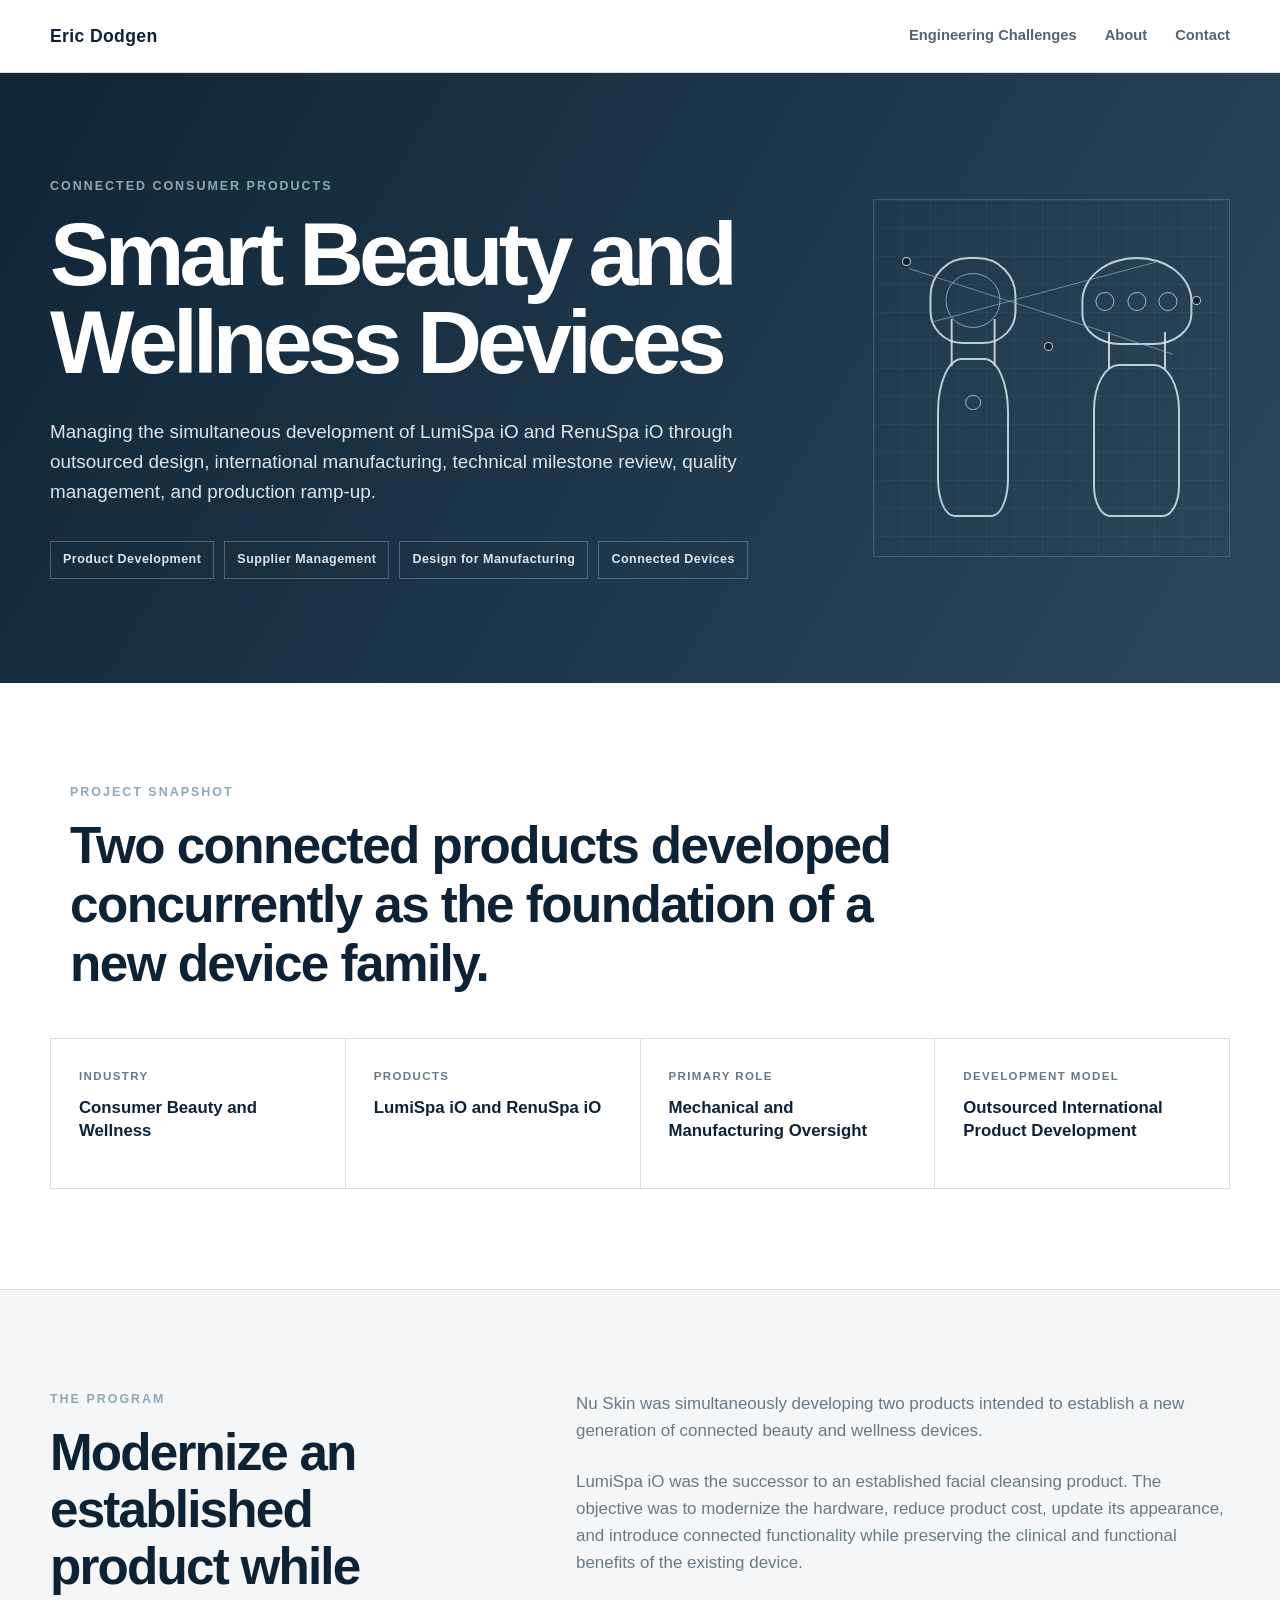
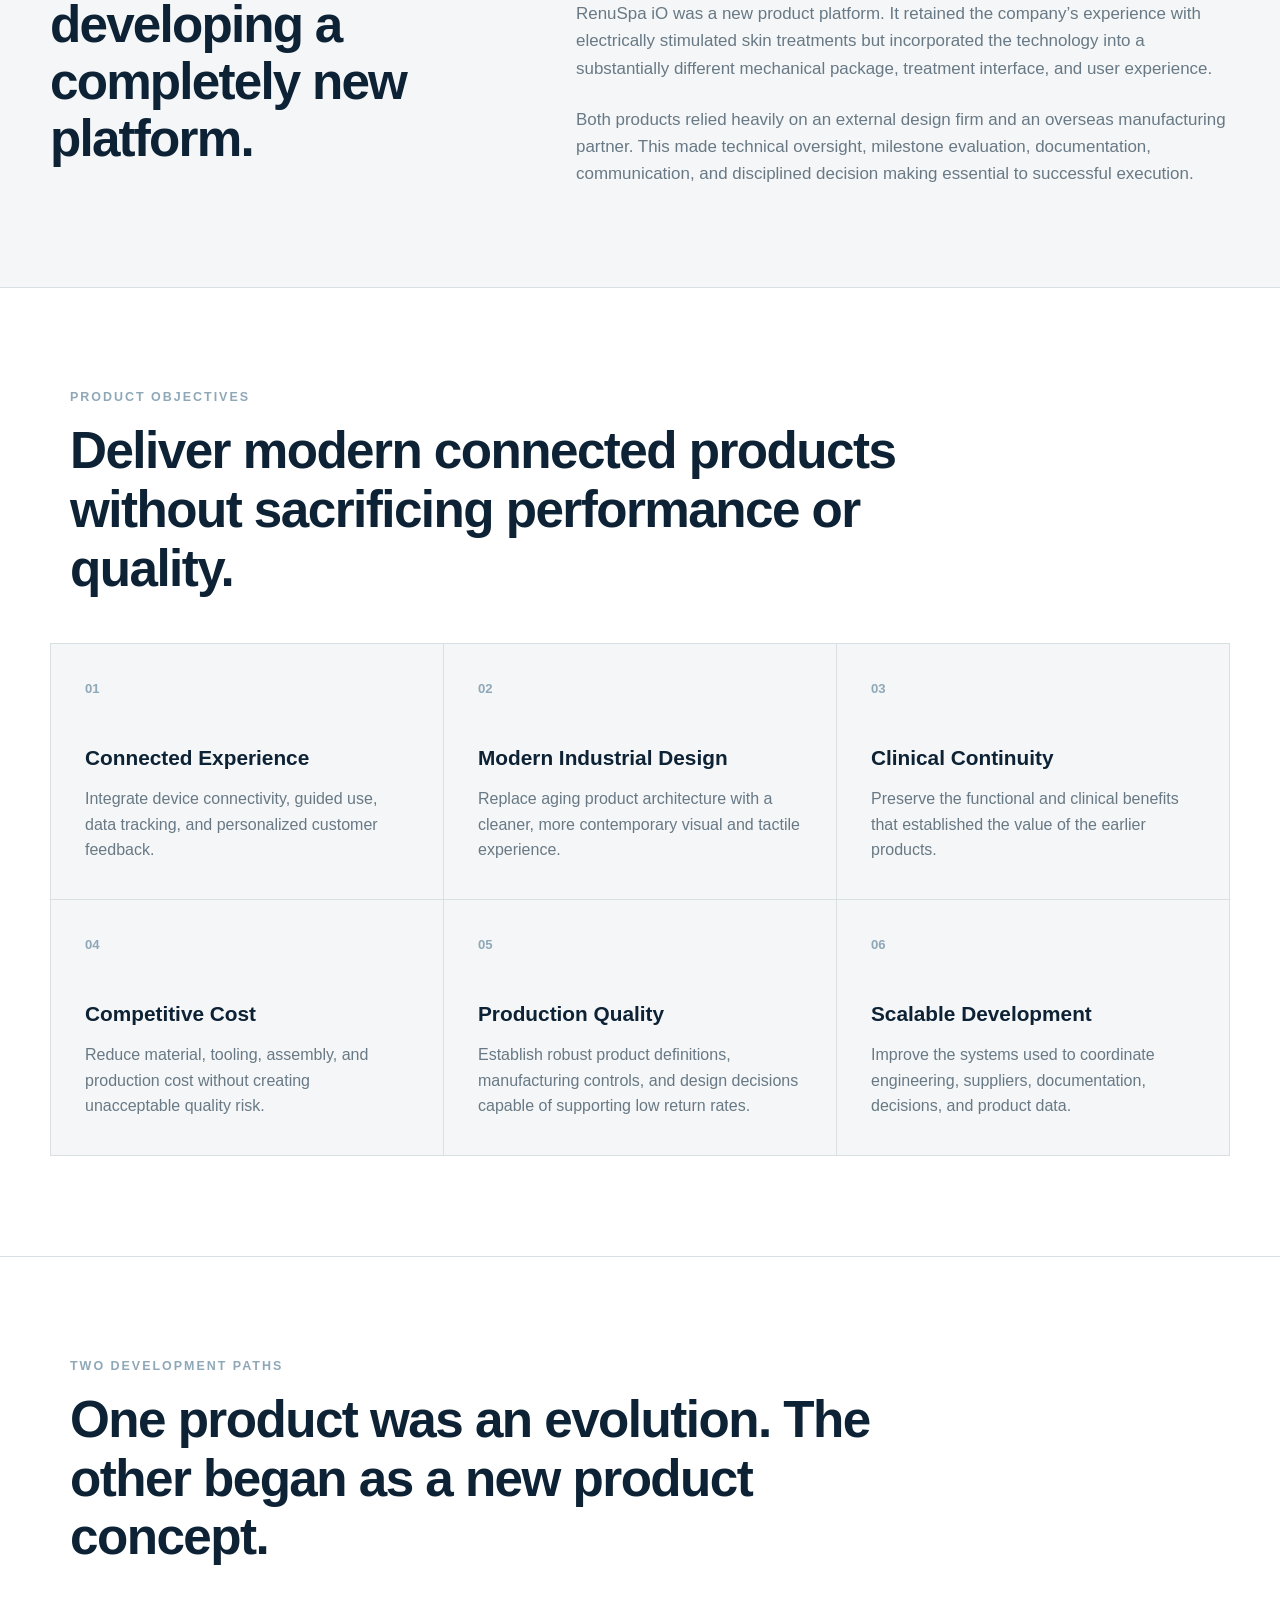
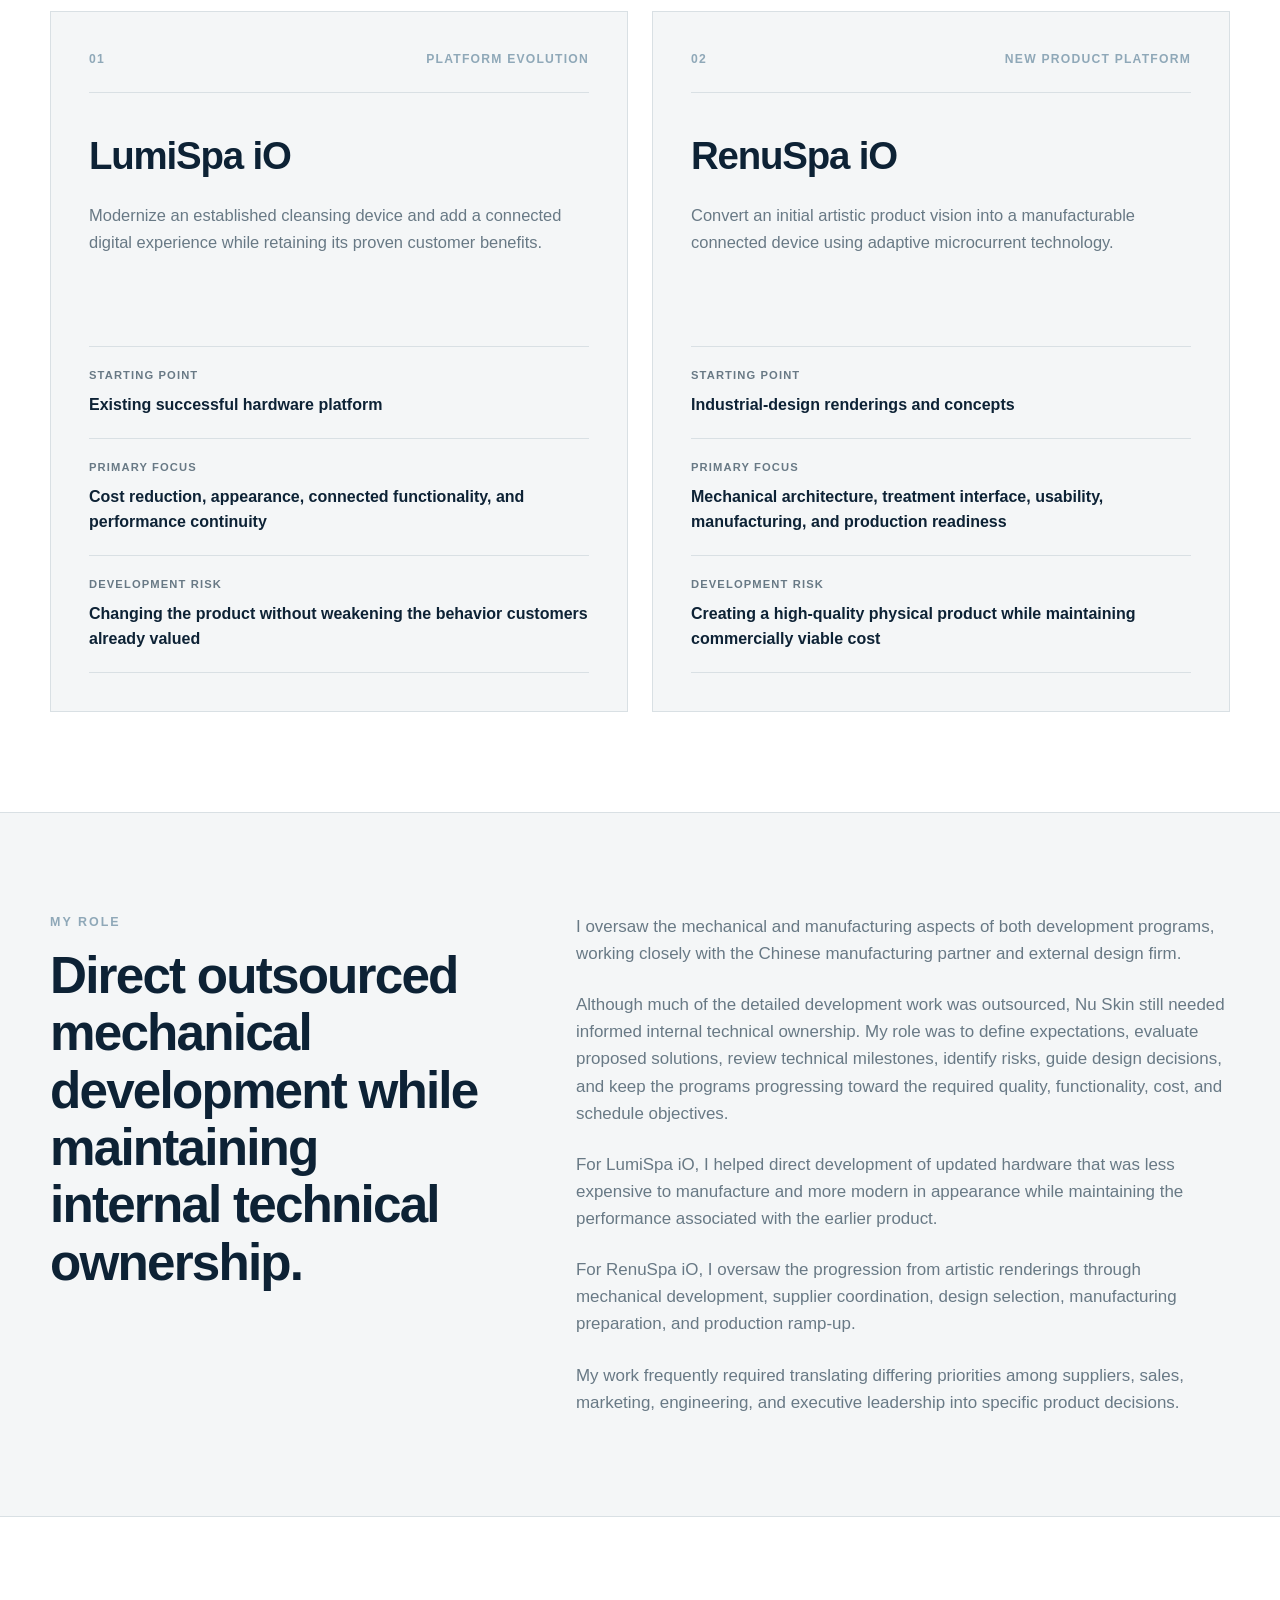
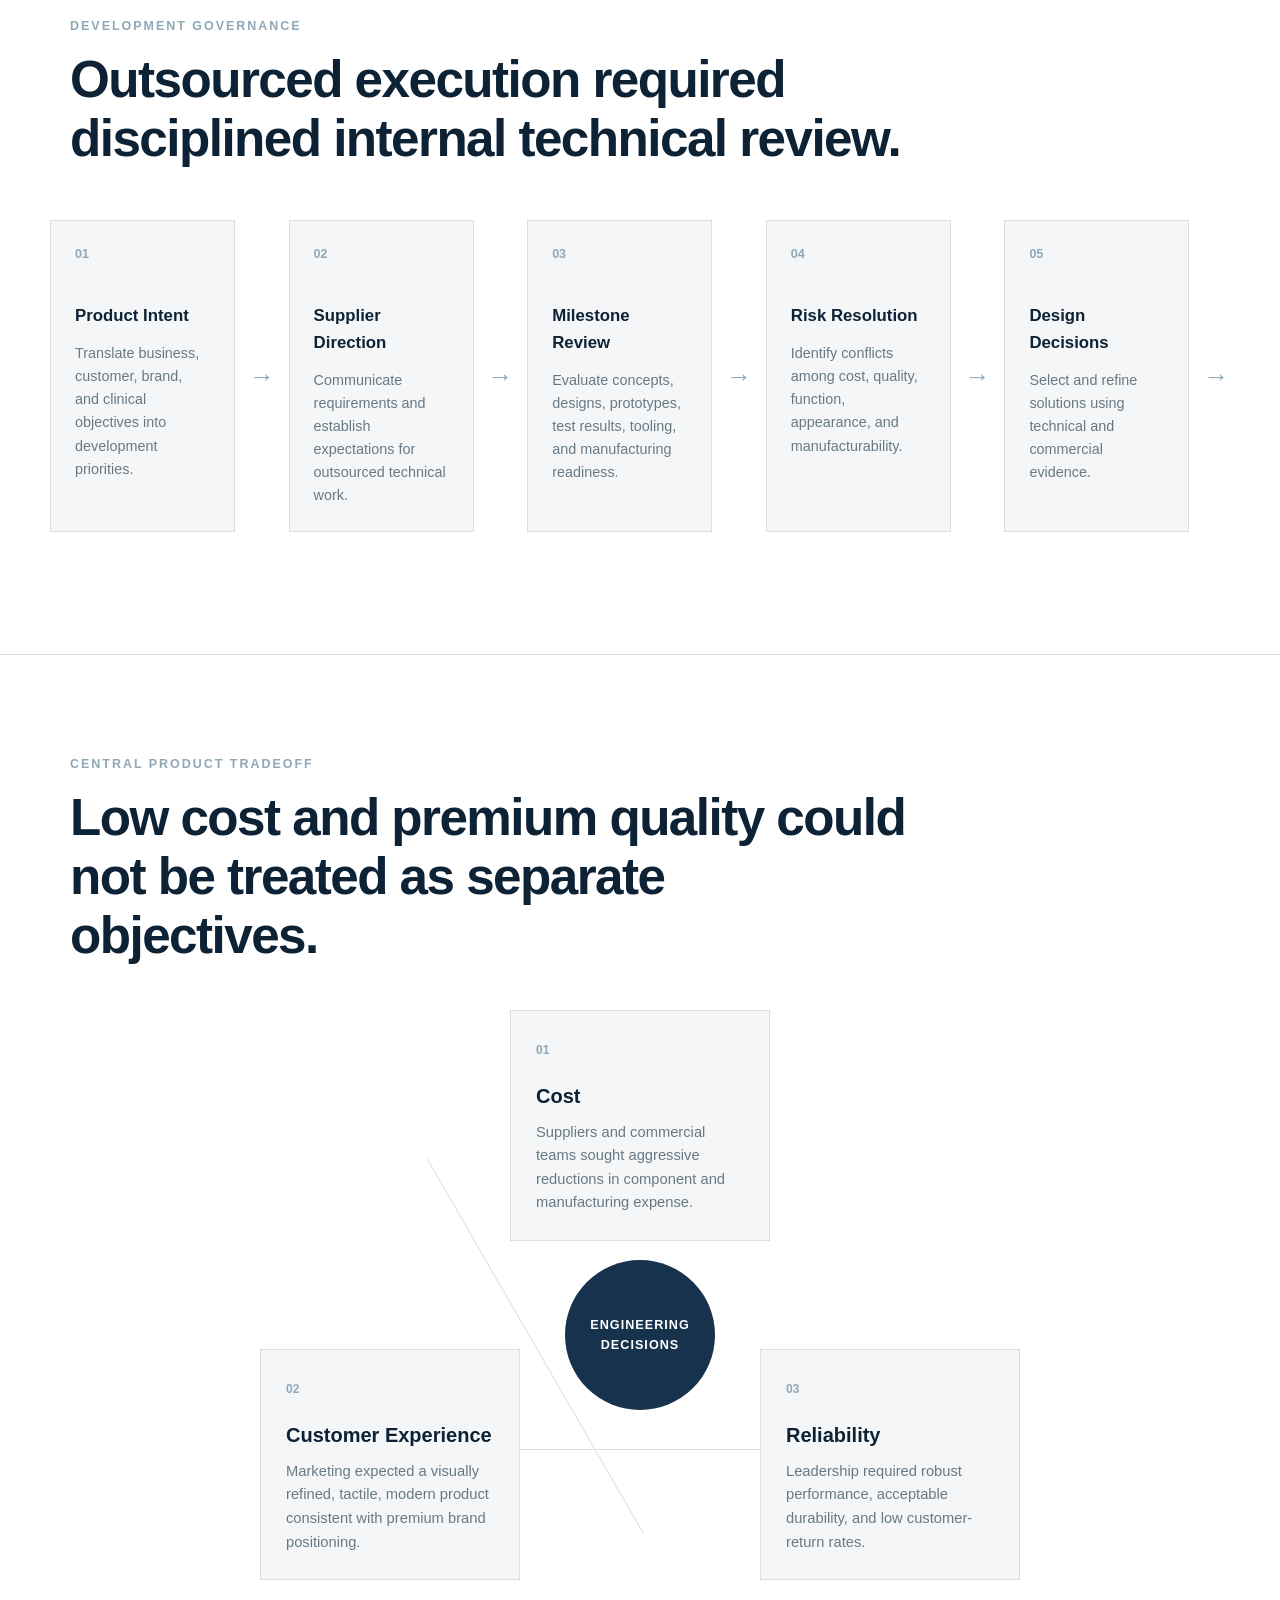
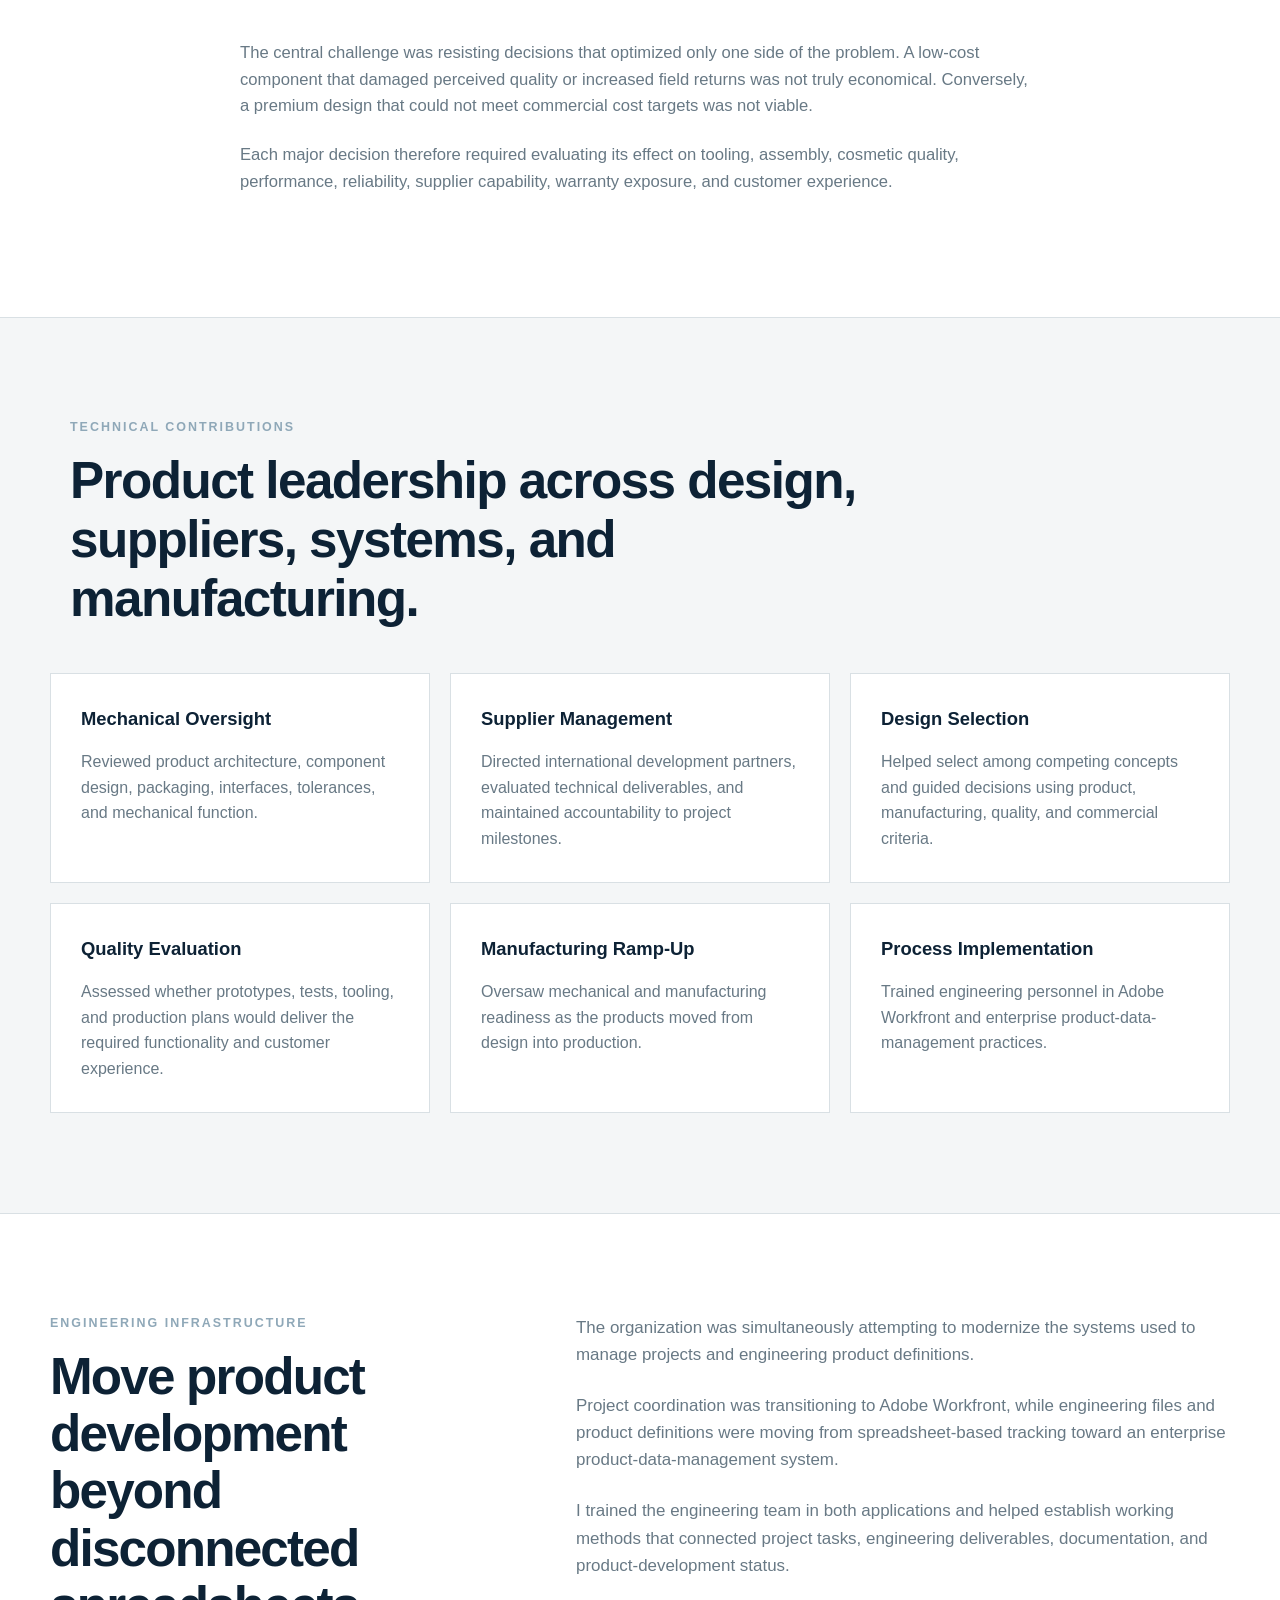
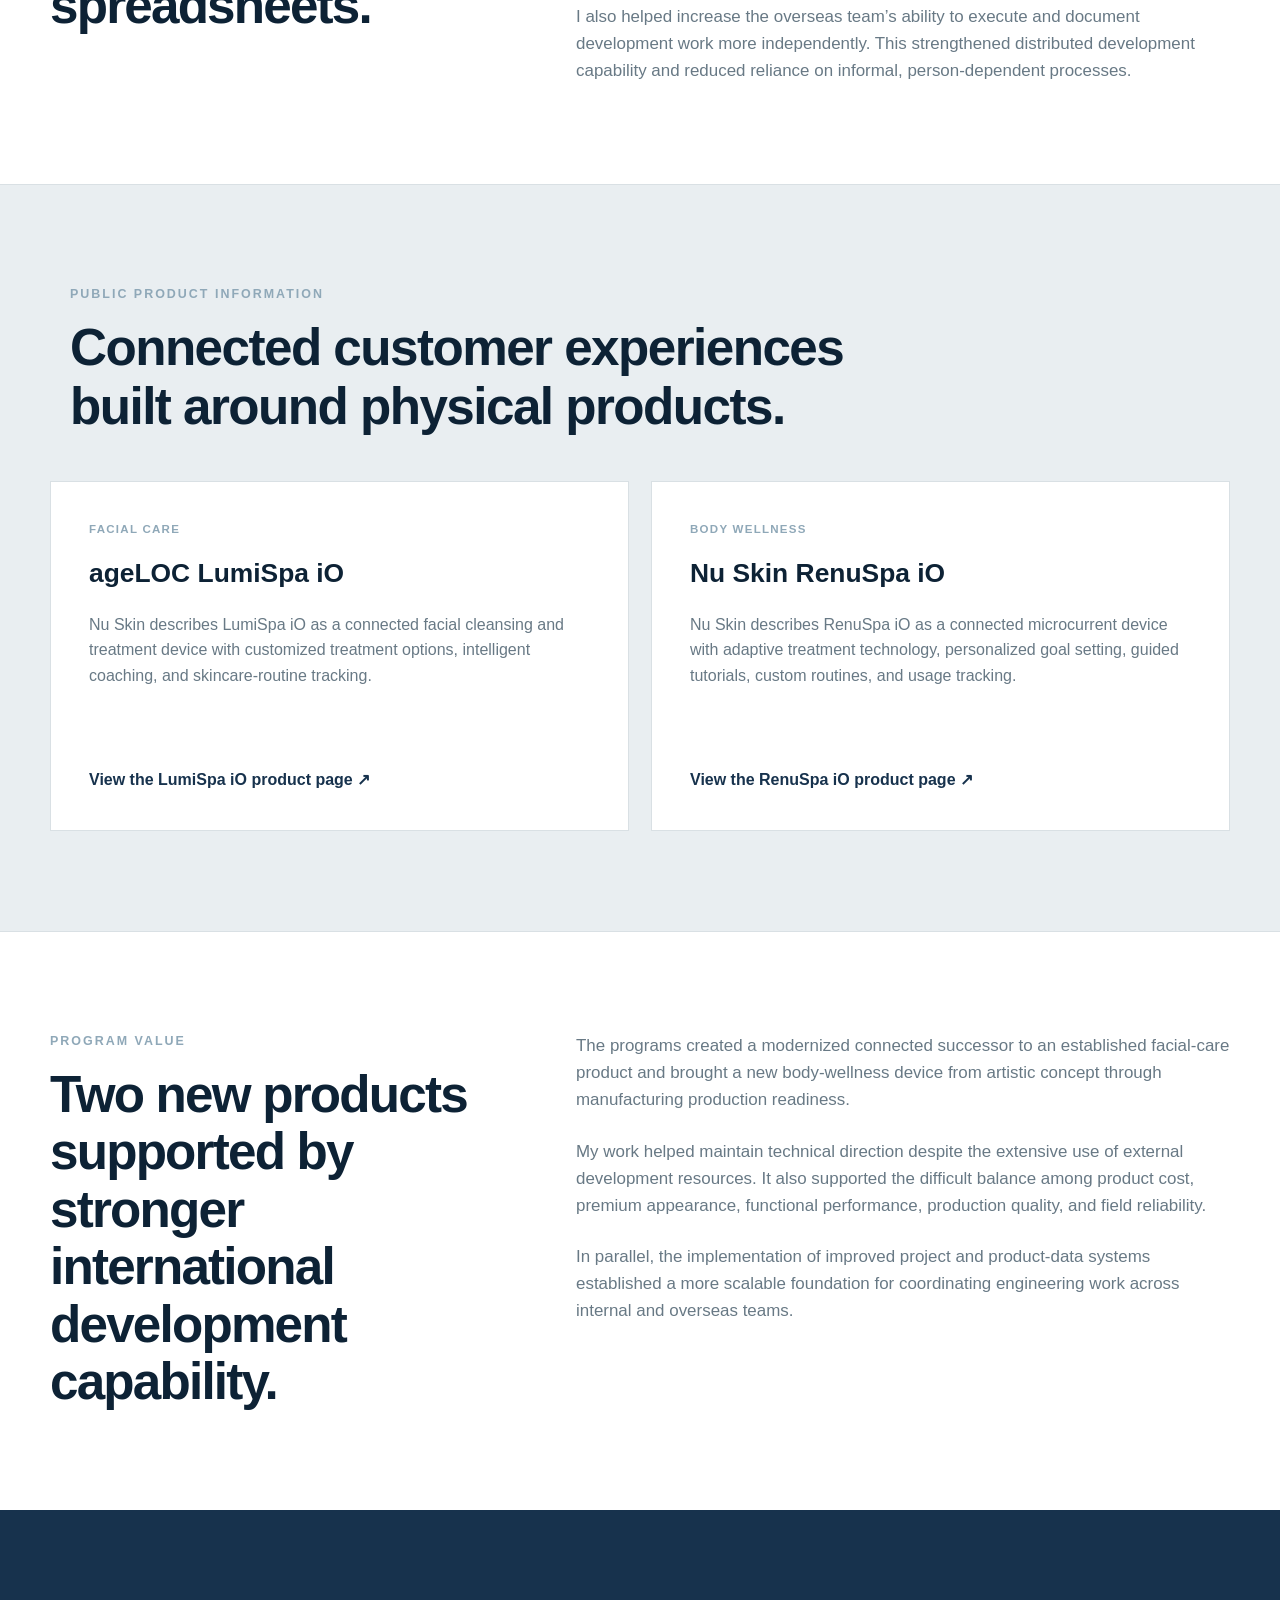
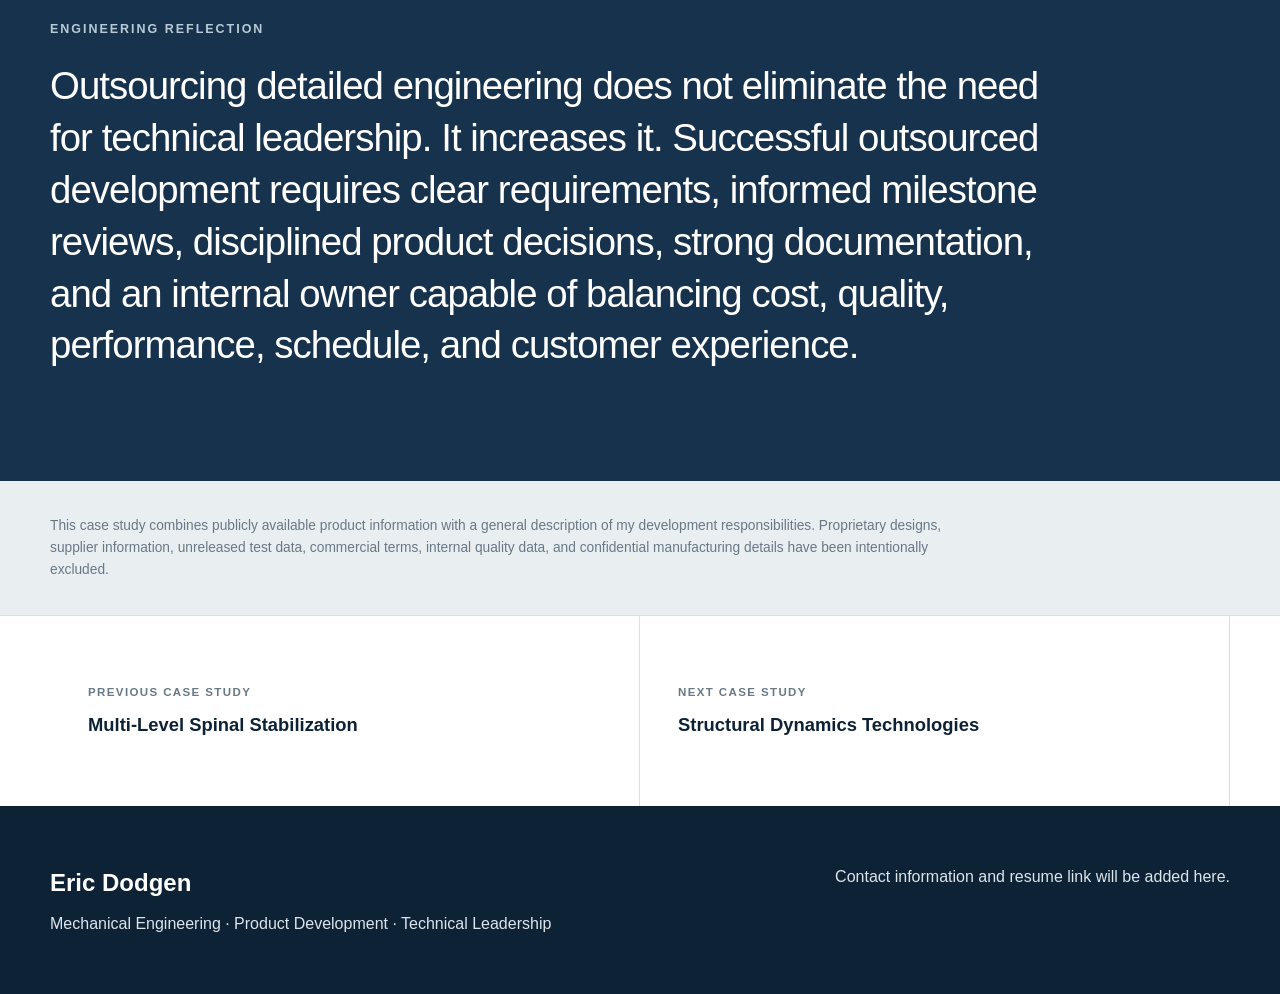
==== commit e92dd409: "Update consumer-products.html add next study link" ====
--- a/challenges/consumer-products.html
+++ b/challenges/consumer-products.html
@@ -808,10 +808,10 @@
                     Multi-Level Spinal Stabilization
                 </a>
 
-                <div class="next-case-placeholder">
+                <a href="simulation-technologies.html">
                     <span>Next Case Study</span>
-                    Advanced Simulation Research
-                </div>
+                    Structural Dynamics Technologies
+                </a>
             </div>
         </nav>
     </main>
--- a/css/styles.css
+++ b/css/styles.css
@@ -1038,3 +1038,981 @@
         text-align: left;
     }
 }
+/* =========================================================
+   CONNECTED CONSUMER PRODUCTS CASE STUDY
+   ========================================================= */
+
+.consumer-case-hero {
+    background:
+        linear-gradient(
+            120deg,
+            rgba(13, 34, 53, 0.99),
+            rgba(33, 61, 82, 0.95)
+        );
+}
+
+.device-family-visual {
+    position: relative;
+    width: min(390px, 100%);
+    aspect-ratio: 1;
+    margin: 0 auto;
+    overflow: hidden;
+    border: 1px solid rgba(255, 255, 255, 0.16);
+}
+
+.device-grid {
+    position: absolute;
+    inset: 0;
+    background:
+        linear-gradient(
+            rgba(255, 255, 255, 0.035) 1px,
+            transparent 1px
+        ),
+        linear-gradient(
+            90deg,
+            rgba(255, 255, 255, 0.035) 1px,
+            transparent 1px
+        );
+    background-size: 28px 28px;
+}
+
+.smart-device {
+    position: absolute;
+    bottom: 11%;
+    width: 34%;
+    height: 73%;
+}
+
+.smart-device-left {
+    left: 11%;
+}
+
+.smart-device-right {
+    right: 9%;
+}
+
+.device-head {
+    position: absolute;
+    top: 0;
+    left: 50%;
+    width: 72%;
+    aspect-ratio: 1;
+    border: 2px solid rgba(220, 229, 235, 0.85);
+    border-radius: 45% 45% 38% 38%;
+    transform: translateX(-50%);
+}
+
+.device-treatment-surface {
+    position: absolute;
+    inset: 17%;
+    border: 1px solid rgba(220, 229, 235, 0.58);
+    border-radius: 50%;
+}
+
+.device-neck {
+    position: absolute;
+    top: 24%;
+    left: 50%;
+    width: 37%;
+    height: 18%;
+    border-right: 2px solid rgba(220, 229, 235, 0.85);
+    border-left: 2px solid rgba(220, 229, 235, 0.85);
+    transform: translateX(-50%);
+}
+
+.device-handle {
+    position: absolute;
+    right: 20%;
+    bottom: 0;
+    left: 20%;
+    height: 61%;
+    border: 2px solid rgba(220, 229, 235, 0.85);
+    border-radius: 34% 34% 24% 24%;
+}
+
+.device-button {
+    position: absolute;
+    top: 53%;
+    left: 50%;
+    width: 13%;
+    aspect-ratio: 1;
+    border: 1px solid rgba(220, 229, 235, 0.72);
+    border-radius: 50%;
+    transform: translateX(-50%);
+}
+
+.body-device-head {
+    position: absolute;
+    top: 0;
+    left: 50%;
+    width: 92%;
+    height: 34%;
+    display: flex;
+    align-items: center;
+    justify-content: space-evenly;
+    border: 2px solid rgba(220, 229, 235, 0.85);
+    border-radius: 50% 50% 35% 35%;
+    transform: translateX(-50%);
+}
+
+.body-device-head span {
+    width: 18%;
+    aspect-ratio: 1;
+    border: 1px solid rgba(220, 229, 235, 0.72);
+    border-radius: 50%;
+}
+
+.body-device-neck {
+    position: absolute;
+    top: 29%;
+    left: 50%;
+    width: 48%;
+    height: 14%;
+    border-right: 2px solid rgba(220, 229, 235, 0.85);
+    border-left: 2px solid rgba(220, 229, 235, 0.85);
+    transform: translateX(-50%);
+}
+
+.body-device-handle {
+    position: absolute;
+    right: 14%;
+    bottom: 0;
+    left: 14%;
+    height: 59%;
+    border: 2px solid rgba(220, 229, 235, 0.85);
+    border-radius: 30% 30% 20% 20%;
+}
+
+.connection-line {
+    position: absolute;
+    height: 1px;
+    background: rgba(143, 168, 184, 0.7);
+    transform-origin: left center;
+}
+
+.connection-one {
+    top: 19%;
+    left: 10%;
+    width: 78%;
+    transform: rotate(18deg);
+}
+
+.connection-two {
+    top: 34%;
+    left: 17%;
+    width: 65%;
+    transform: rotate(-15deg);
+}
+
+.connection-node {
+    position: absolute;
+    width: 9px;
+    aspect-ratio: 1;
+    border: 1px solid rgba(220, 229, 235, 0.85);
+    border-radius: 50%;
+    background: var(--deep-navy);
+}
+
+.node-one {
+    top: 16%;
+    left: 8%;
+}
+
+.node-two {
+    top: 40%;
+    left: 48%;
+}
+
+.node-three {
+    top: 27%;
+    right: 8%;
+}
+
+.consumer-objective-grid {
+    grid-template-columns: repeat(3, 1fr);
+}
+
+.product-comparison-section,
+.digital-system-section {
+    background: var(--white);
+}
+
+.product-path-grid {
+    display: grid;
+    grid-template-columns: repeat(2, 1fr);
+    gap: 24px;
+}
+
+.product-path-card {
+    padding: 38px;
+    background: var(--background);
+    border: 1px solid var(--border);
+}
+
+.product-path-header {
+    display: flex;
+    align-items: center;
+    justify-content: space-between;
+    gap: 24px;
+    padding-bottom: 22px;
+    border-bottom: 1px solid var(--border);
+}
+
+.product-path-number,
+.product-path-type {
+    margin: 0;
+    color: var(--accent);
+    font-size: 0.76rem;
+    font-weight: 700;
+    letter-spacing: 0.1em;
+    text-transform: uppercase;
+}
+
+.product-path-card h3 {
+    margin: 32px 0 16px;
+    color: var(--deep-navy);
+    font-size: clamp(1.8rem, 3vw, 2.7rem);
+    letter-spacing: -0.03em;
+}
+
+.product-path-summary {
+    min-height: 110px;
+    margin: 0;
+    color: var(--muted-text);
+    font-size: 1.03rem;
+}
+
+.product-path-details {
+    margin-top: 34px;
+    border-top: 1px solid var(--border);
+}
+
+.product-path-details > div {
+    padding: 20px 0;
+    border-bottom: 1px solid var(--border);
+}
+
+.product-path-details span {
+    display: block;
+    margin-bottom: 7px;
+    color: var(--muted-text);
+    font-size: 0.7rem;
+    font-weight: 700;
+    letter-spacing: 0.1em;
+    text-transform: uppercase;
+}
+
+.product-path-details p {
+    margin: 0;
+    color: var(--deep-navy);
+    font-weight: 600;
+}
+
+.quality-triangle {
+    position: relative;
+    width: min(760px, 100%);
+    min-height: 570px;
+    margin: 30px auto 60px;
+}
+
+.quality-triangle::before,
+.quality-triangle::after {
+    position: absolute;
+    z-index: 0;
+    height: 1px;
+    background: var(--border);
+    content: "";
+    transform-origin: left center;
+}
+
+.quality-triangle::before {
+    top: 26%;
+    left: 22%;
+    width: 57%;
+    transform: rotate(60deg);
+}
+
+.quality-triangle::after {
+    top: 77%;
+    left: 21%;
+    width: 58%;
+}
+
+.quality-point {
+    position: absolute;
+    z-index: 1;
+    width: 260px;
+    min-height: 185px;
+    padding: 25px;
+    background: var(--background);
+    border: 1px solid var(--border);
+}
+
+.quality-point span {
+    color: var(--accent);
+    font-size: 0.75rem;
+    font-weight: 700;
+}
+
+.quality-point h3 {
+    margin: 18px 0 9px;
+    color: var(--deep-navy);
+    font-size: 1.25rem;
+}
+
+.quality-point p {
+    margin: 0;
+    color: var(--muted-text);
+    font-size: 0.92rem;
+}
+
+.quality-cost {
+    top: 0;
+    left: 50%;
+    transform: translateX(-50%);
+}
+
+.quality-experience {
+    bottom: 0;
+    left: 0;
+}
+
+.quality-reliability {
+    right: 0;
+    bottom: 0;
+}
+
+.quality-center {
+    position: absolute;
+    top: 57%;
+    left: 50%;
+    z-index: 2;
+    width: 150px;
+    aspect-ratio: 1;
+    display: flex;
+    align-items: center;
+    justify-content: center;
+    padding: 22px;
+    background: var(--navy);
+    border-radius: 50%;
+    color: var(--white);
+    text-align: center;
+    transform: translate(-50%, -50%);
+}
+
+.quality-center p {
+    margin: 0;
+    font-size: 0.79rem;
+    font-weight: 700;
+    letter-spacing: 0.08em;
+    text-transform: uppercase;
+}
+
+.tradeoff-explanation {
+    max-width: 800px;
+    margin: 0 auto;
+    color: var(--muted-text);
+    font-size: 1.04rem;
+}
+
+.tradeoff-explanation p {
+    margin: 0 0 22px;
+}
+
+.public-products-section {
+    background: #e9eef1;
+}
+
+.public-product-grid {
+    display: grid;
+    grid-template-columns: repeat(2, 1fr);
+    gap: 22px;
+}
+
+.public-product-card {
+    padding: 38px;
+    background: var(--white);
+    border: 1px solid var(--border);
+}
+
+.public-product-label {
+    margin: 0 0 14px;
+    color: var(--accent);
+    font-size: 0.72rem;
+    font-weight: 700;
+    letter-spacing: 0.11em;
+    text-transform: uppercase;
+}
+
+.public-product-card h3 {
+    margin: 0 0 17px;
+    color: var(--deep-navy);
+    font-size: 1.65rem;
+}
+
+.public-product-card > p:not(.public-product-label) {
+    min-height: 130px;
+    margin: 0 0 25px;
+    color: var(--muted-text);
+}
+
+.public-product-card a {
+    color: var(--navy);
+    font-weight: 700;
+    text-decoration: none;
+}
+
+.public-product-card a::after {
+    content: " ↗";
+}
+
+.public-product-card a:hover {
+    text-decoration: underline;
+}
+
+@media (max-width: 900px) {
+    .device-family-visual {
+        width: min(340px, 85vw);
+        margin-left: 0;
+    }
+
+    .consumer-objective-grid {
+        grid-template-columns: repeat(2, 1fr);
+    }
+
+    .product-path-grid,
+    .public-product-grid {
+        grid-template-columns: 1fr;
+    }
+
+    .product-path-summary,
+    .public-product-card > p:not(.public-product-label) {
+        min-height: auto;
+    }
+}
+
+@media (max-width: 680px) {
+    .consumer-objective-grid {
+        grid-template-columns: 1fr;
+    }
+
+    .quality-triangle {
+        min-height: auto;
+        display: grid;
+        gap: 16px;
+    }
+
+    .quality-triangle::before,
+    .quality-triangle::after {
+        display: none;
+    }
+
+    .quality-point,
+    .quality-center {
+        position: static;
+        width: 100%;
+        min-height: auto;
+        transform: none;
+    }
+
+    .quality-center {
+        aspect-ratio: auto;
+        border-radius: 0;
+    }
+
+    .product-path-card,
+    .public-product-card {
+        padding: 28px;
+    }
+}
+/* =========================================================
+   STRUCTURAL DYNAMICS CASE STUDY
+   ========================================================= */
+
+.dynamics-case-hero {
+    background:
+        linear-gradient(
+            125deg,
+            rgba(10, 29, 44, 0.99),
+            rgba(28, 55, 73, 0.96)
+        );
+}
+
+.dynamics-visual {
+    position: relative;
+    width: min(400px, 100%);
+    aspect-ratio: 1;
+    margin: 0 auto;
+    overflow: hidden;
+    border: 1px solid rgba(255, 255, 255, 0.16);
+}
+
+.dynamics-grid {
+    position: absolute;
+    inset: 0;
+    background:
+        linear-gradient(
+            rgba(255, 255, 255, 0.035) 1px,
+            transparent 1px
+        ),
+        linear-gradient(
+            90deg,
+            rgba(255, 255, 255, 0.035) 1px,
+            transparent 1px
+        );
+    background-size: 26px 26px;
+}
+
+.shaker-body {
+    position: absolute;
+    bottom: 9%;
+    left: 10%;
+    width: 28%;
+    height: 43%;
+    border: 2px solid rgba(220, 229, 235, 0.85);
+}
+
+.shaker-armature {
+    position: absolute;
+    top: 15%;
+    right: -38%;
+    width: 38%;
+    height: 24%;
+    border-top: 2px solid rgba(220, 229, 235, 0.85);
+    border-right: 2px solid rgba(220, 229, 235, 0.85);
+    border-bottom: 2px solid rgba(220, 229, 235, 0.85);
+}
+
+.shaker-base {
+    position: absolute;
+    right: -12%;
+    bottom: -10%;
+    left: -12%;
+    height: 10%;
+    background: rgba(220, 229, 235, 0.7);
+}
+
+.fixture-platform {
+    position: absolute;
+    top: 60%;
+    left: 37%;
+    width: 47%;
+    height: 7%;
+    border: 2px solid rgba(220, 229, 235, 0.85);
+    transform: skewY(-5deg);
+}
+
+.test-article {
+    position: absolute;
+    top: 23%;
+    right: 15%;
+    width: 33%;
+    height: 39%;
+    border-right: 2px solid rgba(220, 229, 235, 0.72);
+    border-left: 2px solid rgba(220, 229, 235, 0.72);
+}
+
+.article-level {
+    position: absolute;
+    right: -7%;
+    left: -7%;
+    height: 12%;
+    border: 1px solid rgba(220, 229, 235, 0.8);
+}
+
+.article-level-one {
+    top: 5%;
+}
+
+.article-level-two {
+    top: 43%;
+}
+
+.article-level-three {
+    bottom: 5%;
+}
+
+.response-line {
+    position: absolute;
+    top: 15%;
+    left: 8%;
+    width: 52%;
+    height: 23%;
+}
+
+.response-segment {
+    position: absolute;
+    bottom: 0;
+    width: 17%;
+    border-top: 2px solid rgba(143, 168, 184, 0.95);
+    transform-origin: left center;
+}
+
+.response-segment-one {
+    left: 0;
+    transform: rotate(-24deg);
+}
+
+.response-segment-two {
+    left: 15%;
+    bottom: 17%;
+    transform: rotate(42deg);
+}
+
+.response-segment-three {
+    left: 29%;
+    bottom: 0;
+    transform: rotate(-60deg);
+}
+
+.response-segment-four {
+    left: 43%;
+    bottom: 31%;
+    transform: rotate(69deg);
+}
+
+.response-segment-five {
+    left: 57%;
+    bottom: 0;
+    transform: rotate(-42deg);
+}
+
+.response-segment-six {
+    left: 71%;
+    bottom: 18%;
+    transform: rotate(19deg);
+}
+
+.sensor {
+    position: absolute;
+    width: 11px;
+    aspect-ratio: 1;
+    border: 1px solid #dce5eb;
+    border-radius: 50%;
+    background: var(--deep-navy);
+}
+
+.sensor-one {
+    top: 56%;
+    left: 46%;
+}
+
+.sensor-two {
+    top: 40%;
+    right: 20%;
+}
+
+.sensor-three {
+    top: 58%;
+    right: 16%;
+}
+
+.feedback-path {
+    position: absolute;
+    right: 8%;
+    bottom: 15%;
+    width: 43%;
+    height: 68%;
+    border-right: 1px dashed rgba(143, 168, 184, 0.65);
+    border-bottom: 1px dashed rgba(143, 168, 184, 0.65);
+}
+
+.system-model-section,
+.partnership-section,
+.response-reconstruction-section {
+    background: var(--white);
+}
+
+.dynamic-system-map {
+    position: relative;
+    display: grid;
+    grid-template-columns:
+        minmax(180px, 1fr)
+        auto
+        minmax(180px, 1fr)
+        auto
+        minmax(180px, 1fr)
+        auto
+        minmax(180px, 1fr);
+    align-items: stretch;
+    gap: 14px;
+    overflow-x: auto;
+    padding-bottom: 80px;
+}
+
+.system-node {
+    min-width: 180px;
+    padding: 28px;
+    background: var(--background);
+    border: 1px solid var(--border);
+}
+
+.system-node span {
+    display: block;
+    margin-bottom: 34px;
+    color: var(--accent);
+    font-size: 0.78rem;
+    font-weight: 700;
+}
+
+.system-node h3 {
+    margin: 0 0 12px;
+    color: var(--deep-navy);
+    font-size: 1.15rem;
+}
+
+.system-node p {
+    margin: 0;
+    color: var(--muted-text);
+    font-size: 0.91rem;
+}
+
+.system-connector {
+    align-self: center;
+    color: var(--accent);
+    font-size: 1.5rem;
+}
+
+.system-feedback {
+    position: absolute;
+    right: 2%;
+    bottom: 8px;
+    left: 2%;
+    height: 42px;
+    display: flex;
+    align-items: center;
+    justify-content: center;
+    border-right: 1px solid var(--accent);
+    border-bottom: 1px solid var(--accent);
+    border-left: 1px solid var(--accent);
+}
+
+.system-feedback span {
+    padding: 0 16px;
+    background: var(--white);
+    color: var(--accent);
+    font-size: 0.72rem;
+    font-weight: 700;
+    letter-spacing: 0.1em;
+    text-transform: uppercase;
+}
+
+.research-method-grid {
+    display: grid;
+    grid-template-columns: repeat(3, 1fr);
+    gap: 20px;
+}
+
+.research-method-card {
+    min-height: 290px;
+    padding: 30px;
+    background: var(--white);
+    border: 1px solid var(--border);
+}
+
+.method-abbreviation {
+    margin: 0 0 42px;
+    color: var(--accent);
+    font-size: 0.76rem;
+    font-weight: 700;
+    letter-spacing: 0.12em;
+}
+
+.research-method-card h3 {
+    margin: 0 0 15px;
+    color: var(--deep-navy);
+    font-size: 1.2rem;
+}
+
+.research-method-card > p:not(.method-abbreviation) {
+    margin: 0;
+    color: var(--muted-text);
+}
+
+.research-impact-section {
+    background: #e9eef1;
+}
+
+.impact-comparison {
+    display: grid;
+    grid-template-columns: 1fr 70px 1fr;
+    align-items: center;
+    gap: 24px;
+}
+
+.impact-column {
+    min-height: 430px;
+    padding: 38px;
+    background: var(--white);
+    border: 1px solid var(--border);
+}
+
+.impact-column-highlight {
+    background: var(--navy);
+    color: var(--white);
+    border-color: var(--navy);
+}
+
+.impact-label {
+    margin: 0 0 18px;
+    color: var(--accent);
+    font-size: 0.72rem;
+    font-weight: 700;
+    letter-spacing: 0.1em;
+    text-transform: uppercase;
+}
+
+.impact-column-highlight .impact-label {
+    color: #b8cad5;
+}
+
+.impact-column h3 {
+    margin: 0 0 28px;
+    color: var(--deep-navy);
+    font-size: 1.7rem;
+}
+
+.impact-column-highlight h3 {
+    color: var(--white);
+}
+
+.impact-column ul {
+    margin: 0;
+    padding: 0;
+    list-style: none;
+}
+
+.impact-column li {
+    position: relative;
+    padding: 14px 0 14px 24px;
+    border-bottom: 1px solid var(--border);
+    color: var(--muted-text);
+}
+
+.impact-column-highlight li {
+    border-color: rgba(255, 255, 255, 0.18);
+    color: #dce5eb;
+}
+
+.impact-column li::before {
+    position: absolute;
+    top: 20px;
+    left: 0;
+    width: 7px;
+    height: 7px;
+    background: var(--accent);
+    content: "";
+}
+
+.impact-column-highlight li::before {
+    background: #b8cad5;
+}
+
+.impact-transition {
+    color: var(--accent);
+    font-size: 2rem;
+    text-align: center;
+}
+
+.public-research-note {
+    padding: 76px 0;
+    background: var(--white);
+    border-bottom: 1px solid var(--border);
+}
+
+.public-research-note .case-container {
+    display: grid;
+    grid-template-columns: 0.8fr 1.2fr;
+    gap: 80px;
+}
+
+.public-research-note h2 {
+    margin: 0;
+    color: var(--deep-navy);
+    font-size: clamp(2rem, 4vw, 3rem);
+    letter-spacing: -0.035em;
+    line-height: 1.12;
+}
+
+.public-research-note p {
+    margin: 0 0 22px;
+    color: var(--muted-text);
+}
+
+.public-research-note a {
+    color: var(--navy);
+    font-weight: 700;
+    text-decoration: none;
+}
+
+.public-research-note a::after {
+    content: " ↗";
+}
+
+.public-research-note a:hover {
+    text-decoration: underline;
+}
+
+@media (max-width: 1000px) {
+    .research-method-grid {
+        grid-template-columns: repeat(2, 1fr);
+    }
+
+    .dynamic-system-map {
+        grid-template-columns:
+            minmax(180px, 1fr)
+            auto
+            minmax(180px, 1fr)
+            auto
+            minmax(180px, 1fr)
+            auto
+            minmax(180px, 1fr);
+    }
+}
+
+@media (max-width: 900px) {
+    .dynamics-visual {
+        width: min(350px, 85vw);
+        margin-left: 0;
+    }
+
+    .impact-comparison {
+        grid-template-columns: 1fr;
+    }
+
+    .impact-transition {
+        transform: rotate(90deg);
+    }
+
+    .impact-column {
+        min-height: auto;
+    }
+
+    .public-research-note .case-container {
+        grid-template-columns: 1fr;
+        gap: 30px;
+    }
+}
+
+@media (max-width: 680px) {
+    .research-method-grid {
+        grid-template-columns: 1fr;
+    }
+
+    .research-method-card {
+        min-height: auto;
+    }
+
+    .impact-column {
+        padding: 28px;
+    }
+
+    .dynamic-system-map {
+        display: flex;
+        gap: 12px;
+    }
+
+    .system-feedback {
+        display: none;
+    }
+}
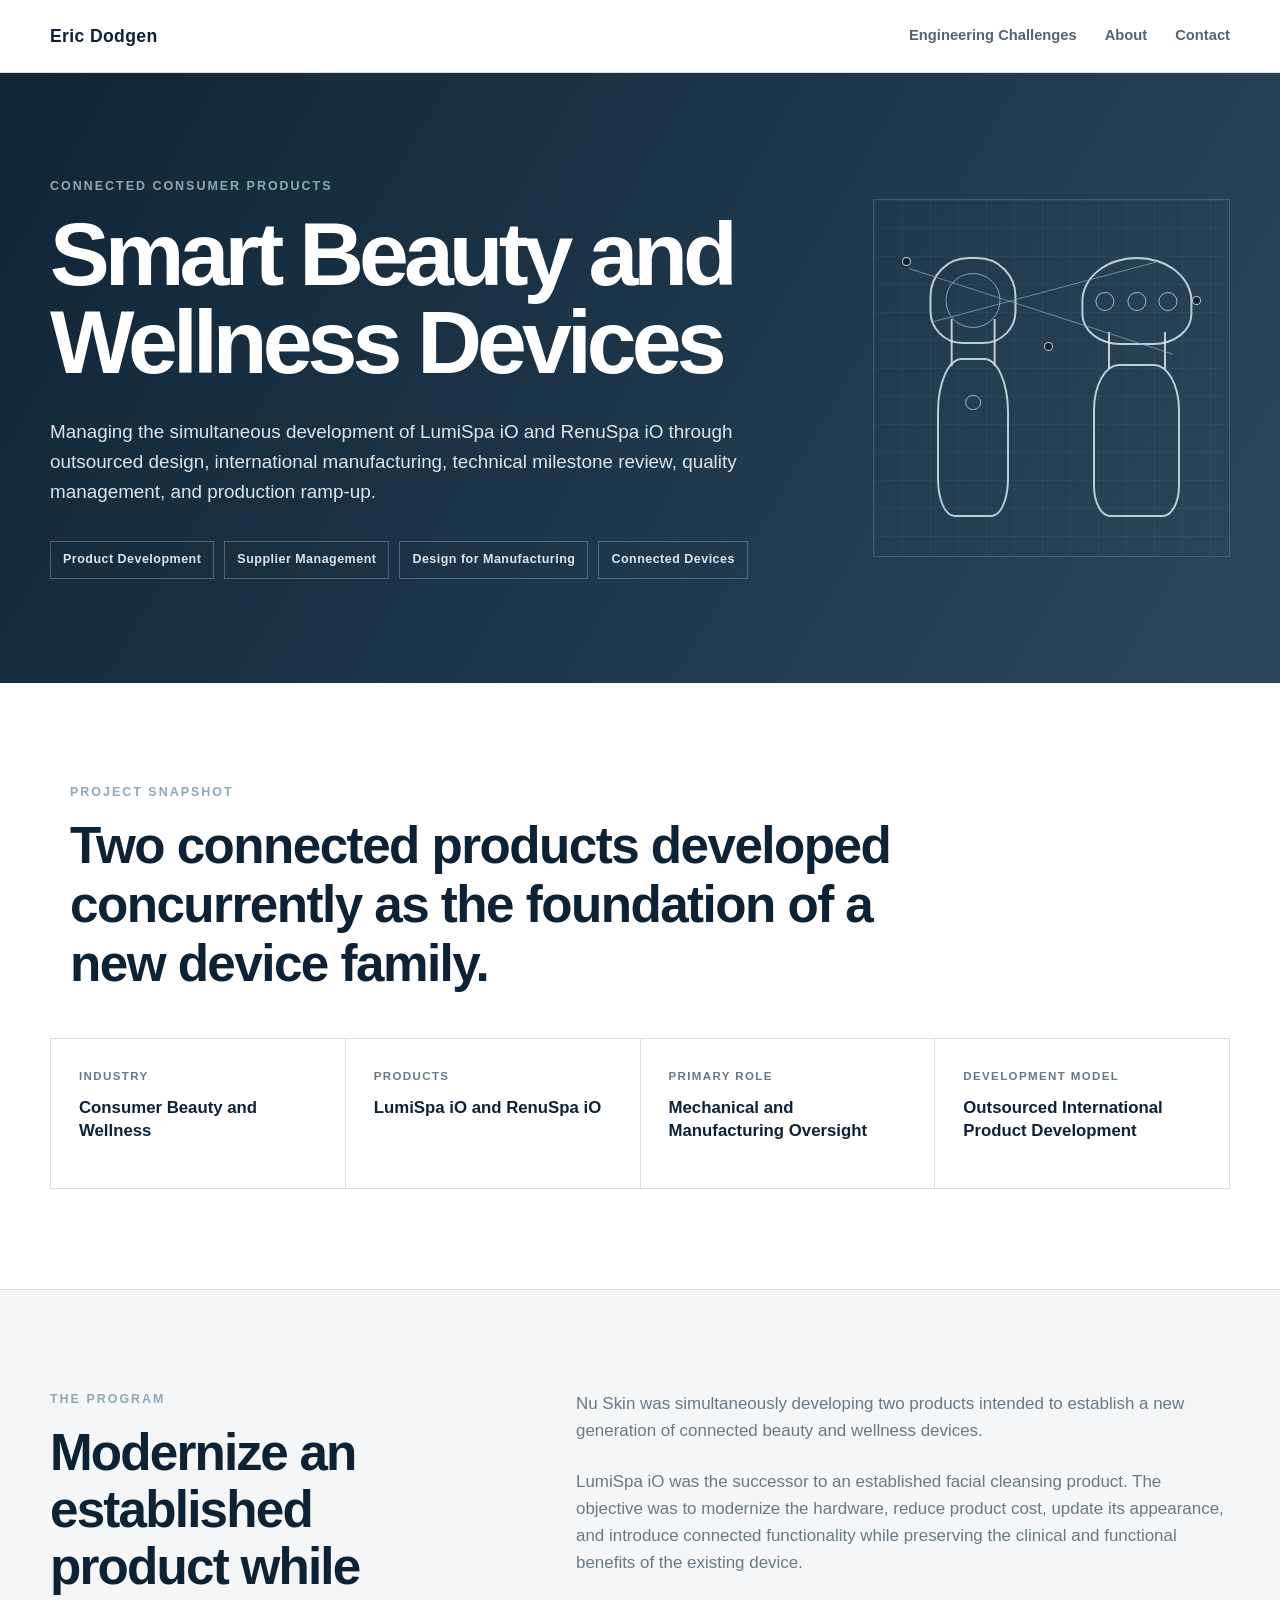
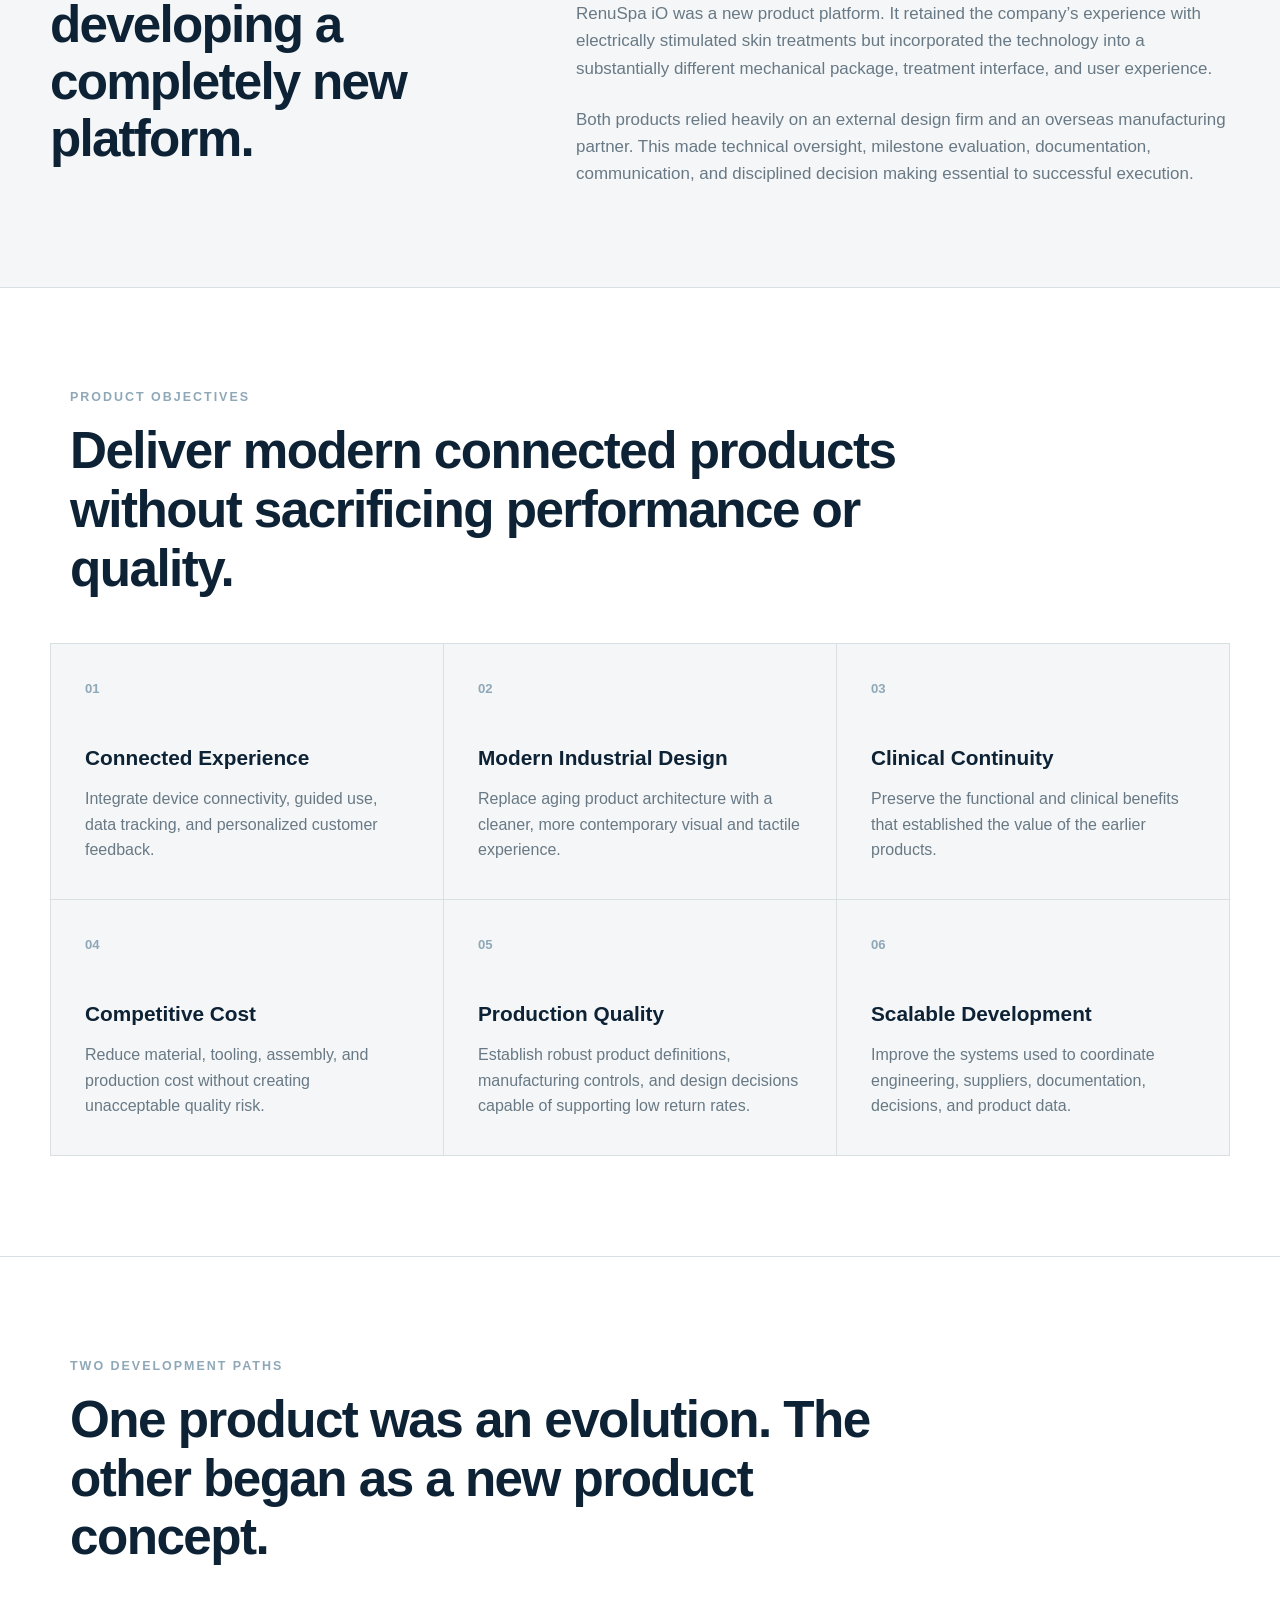
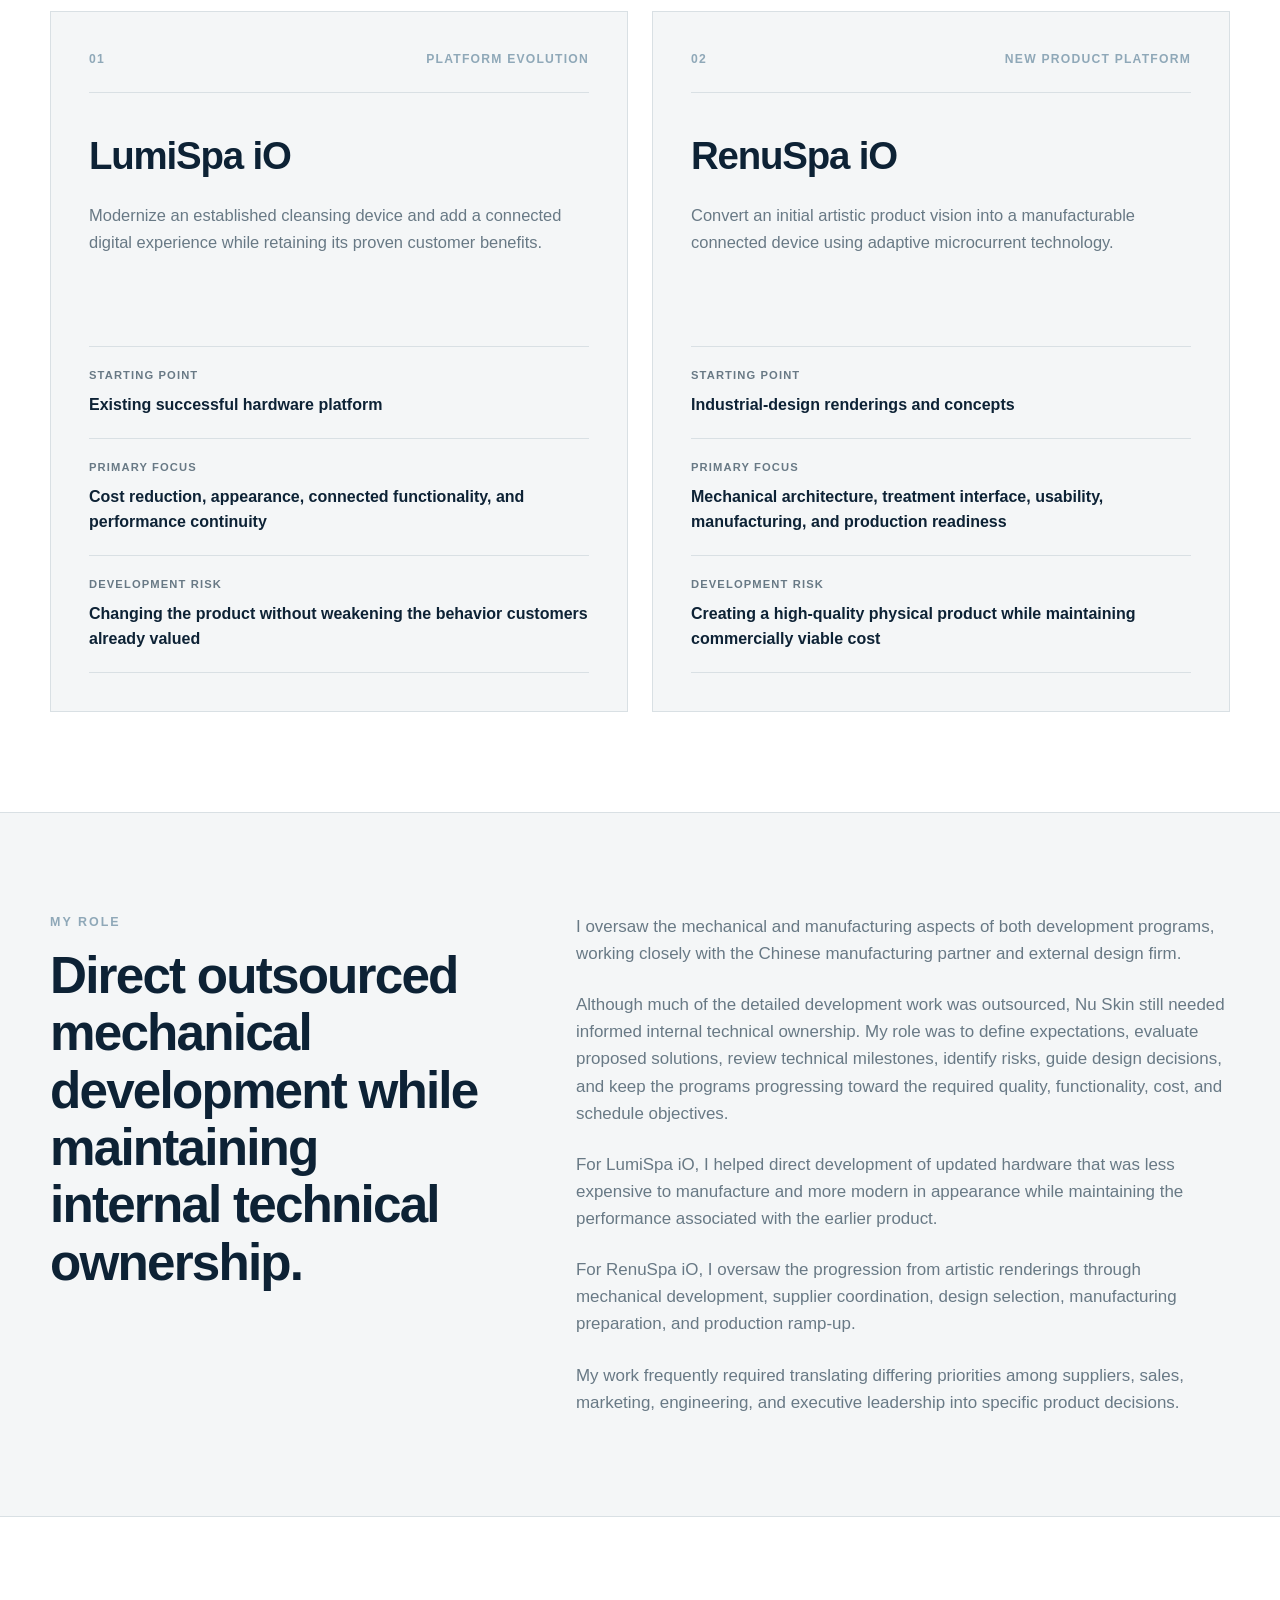
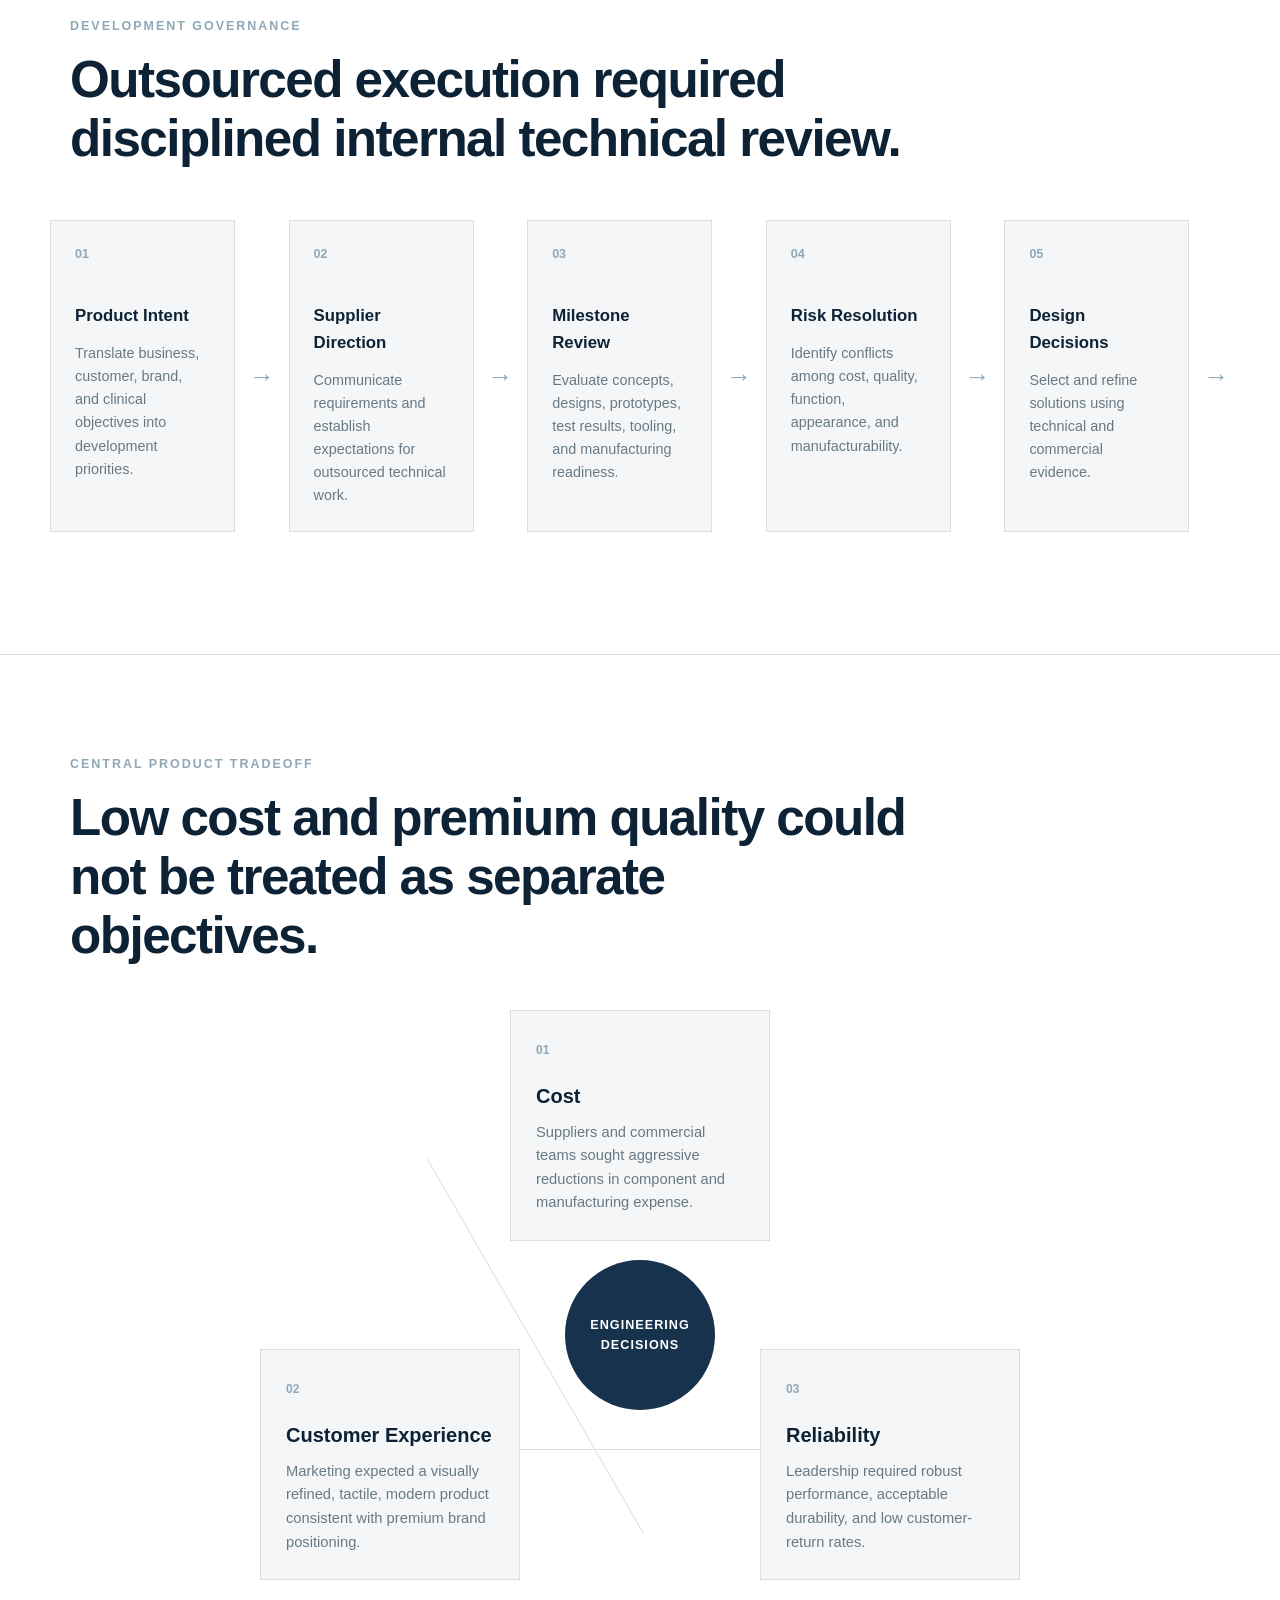
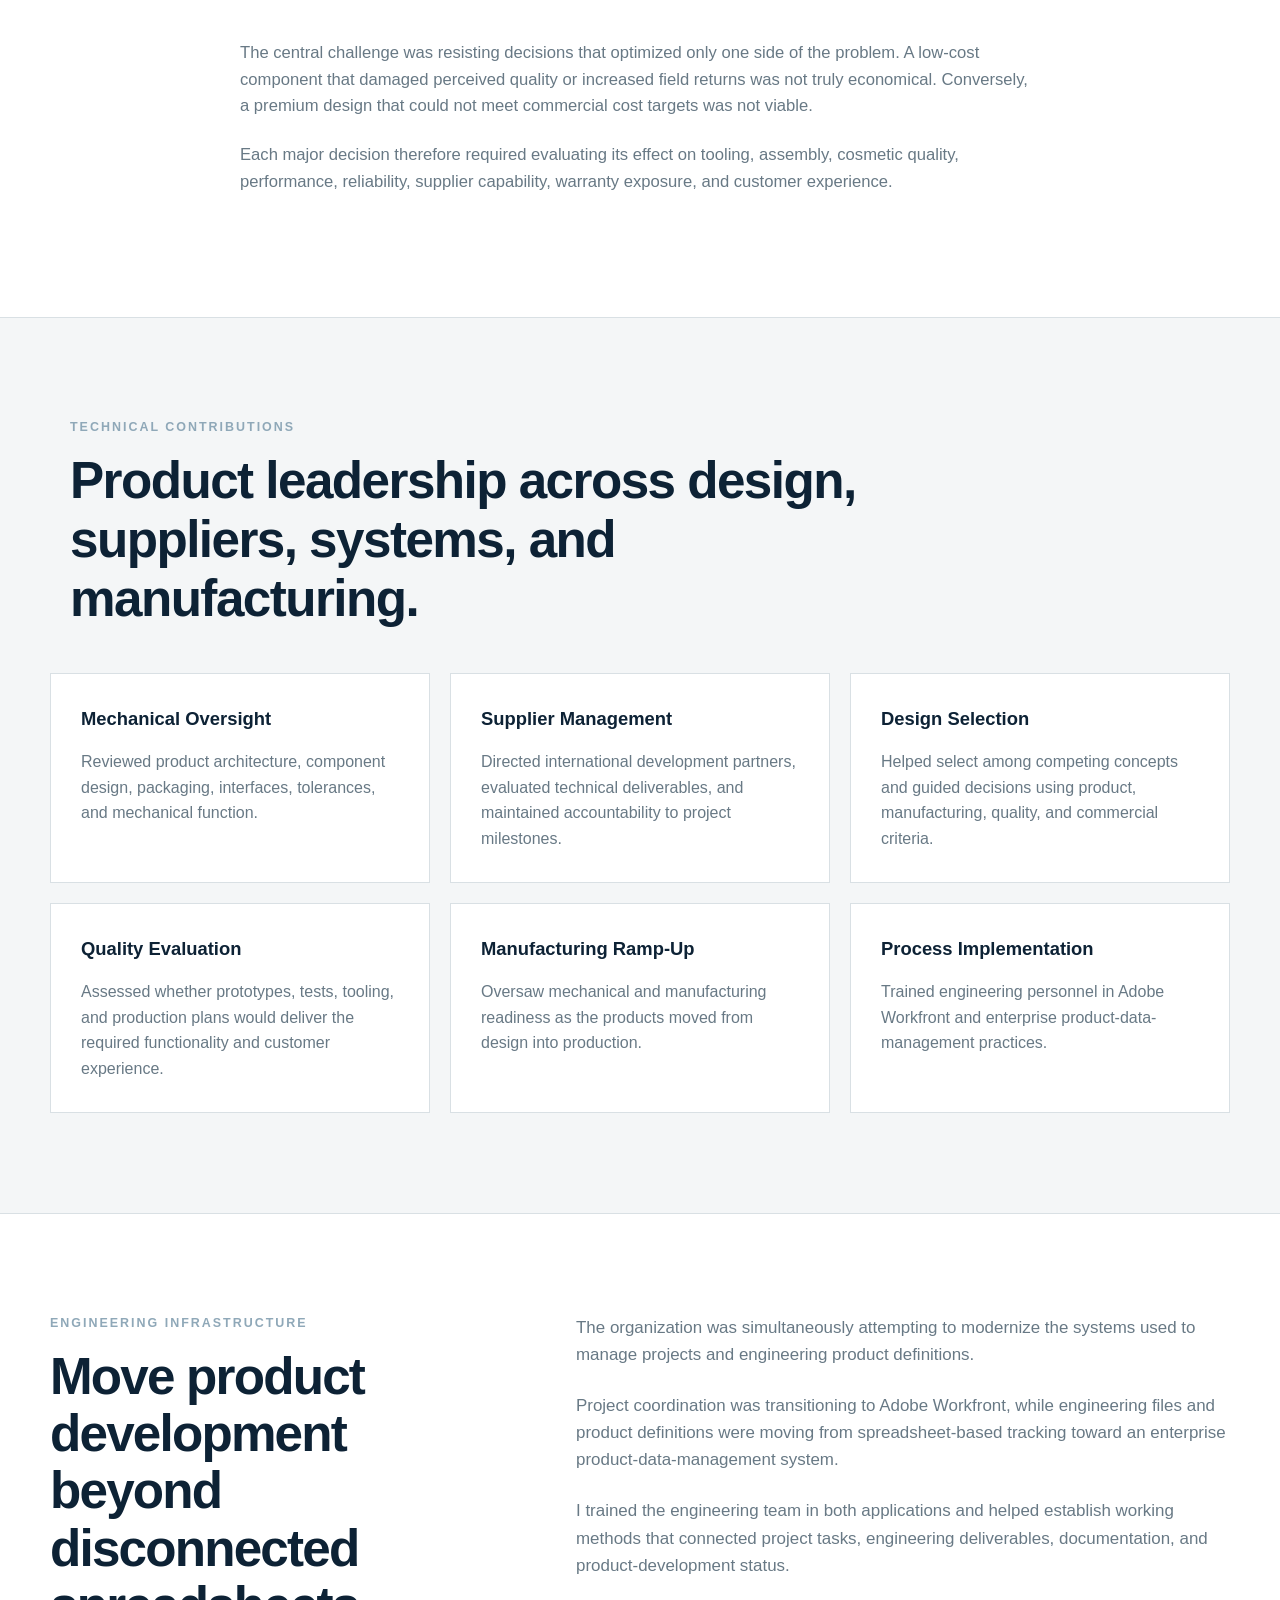
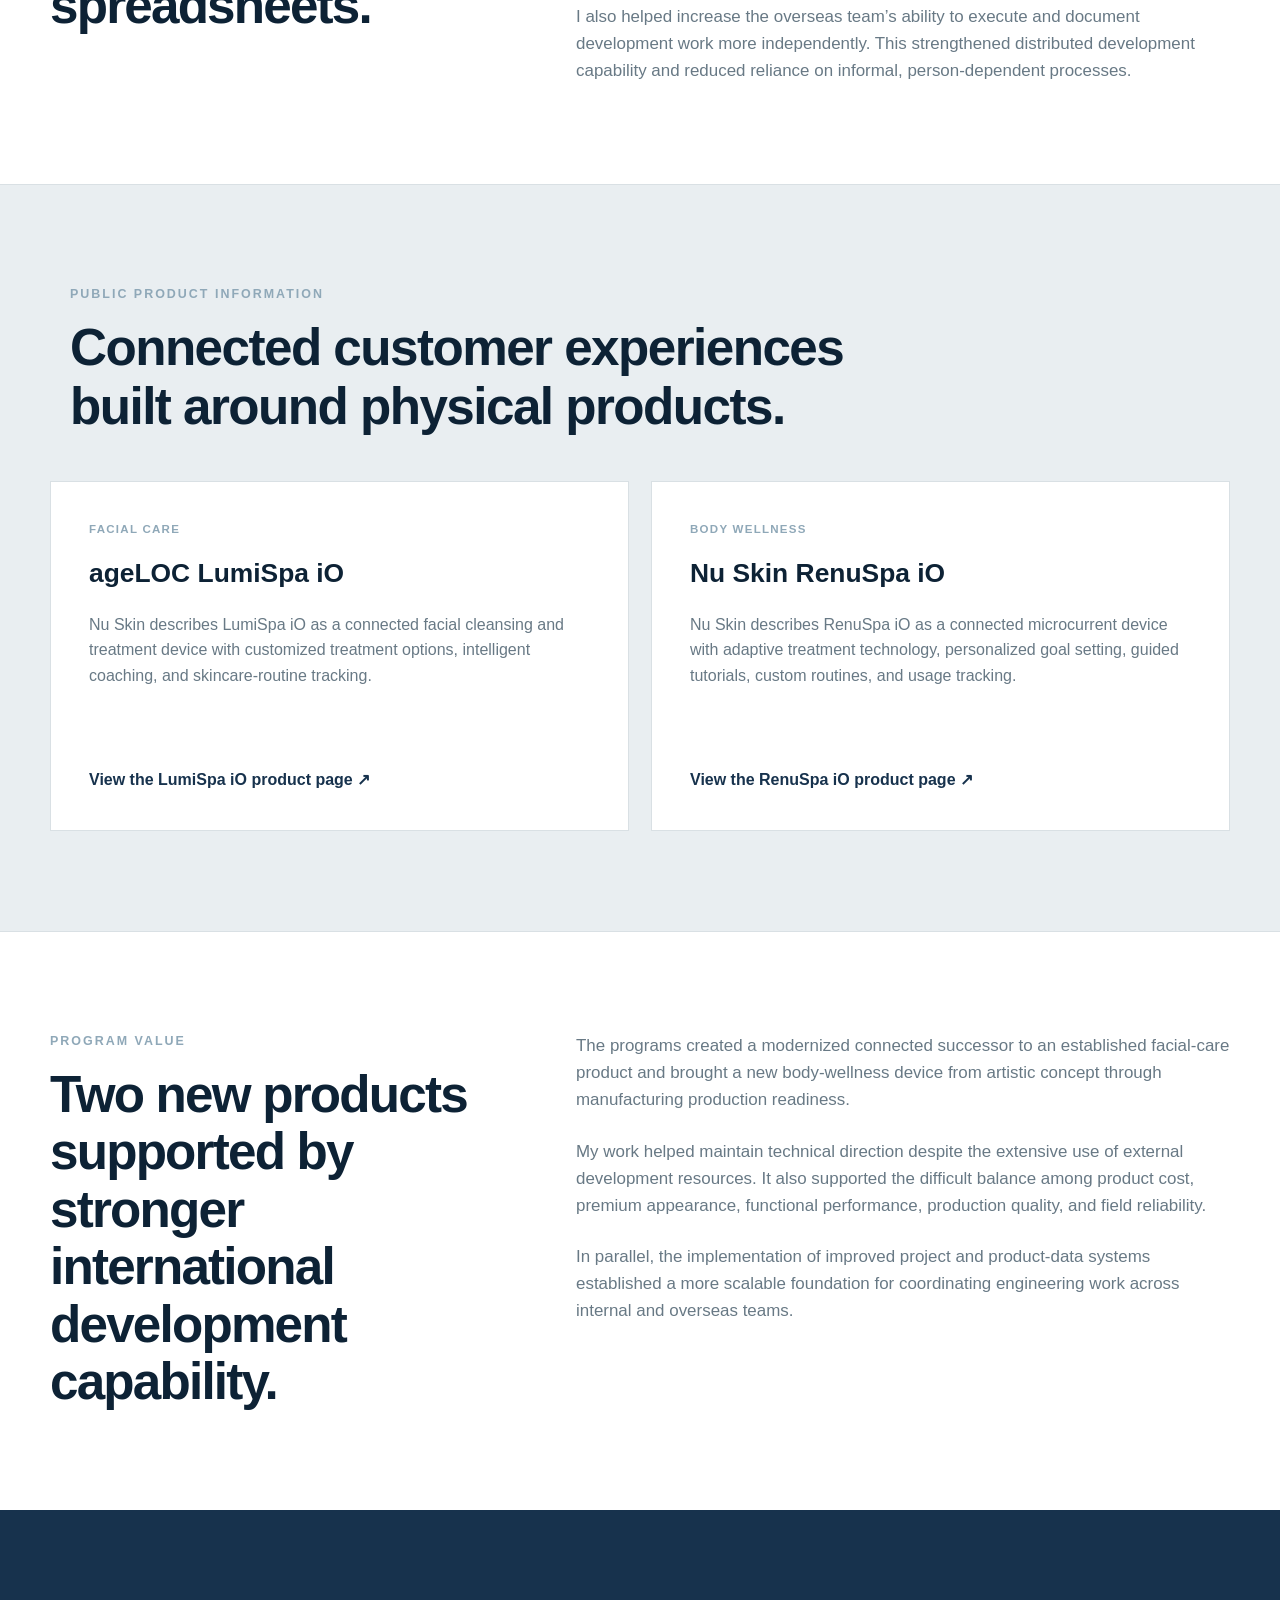
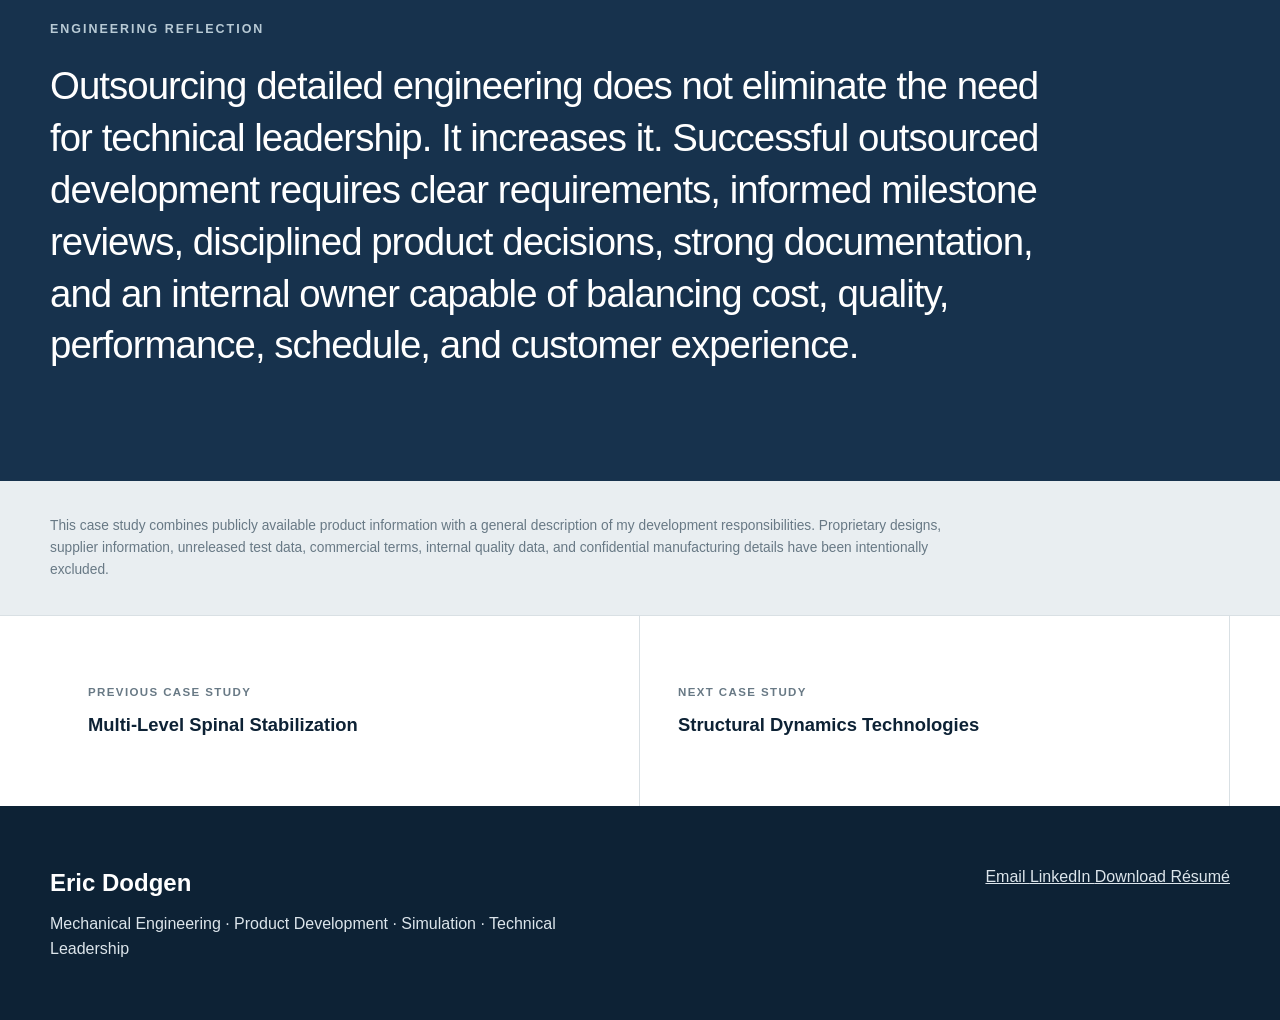
==== commit aed1637b: "Update consumer-products.html add footer" ====
--- a/challenges/consumer-products.html
+++ b/challenges/consumer-products.html
@@ -816,18 +816,36 @@
         </nav>
     </main>
 
-    <footer class="site-footer" id="contact">
-        <div>
-            <h2>Eric Dodgen</h2>
-
-            <p>
-                Mechanical Engineering · Product Development · Technical Leadership
-            </p>
-        </div>
+<footer class="site-footer" id="contact">
+    <div>
+        <h2>Eric Dodgen</h2>
 
         <p>
-            Contact information and resume link will be added here.
+            Mechanical Engineering · Product Development ·
+            Simulation · Technical Leadership
         </p>
-    </footer>
+    </div>
+
+    <div class="footer-links">
+        <a href="mailto:erdodgen@gmail.com">
+            Email
+        </a>
+
+        <a
+            href="www.linkedin.com/in/eric-dodgen-a2699ba"
+            target="_blank"
+            rel="noopener noreferrer"
+        >
+            LinkedIn
+        </a>
+
+        <a
+            href="../documents/Resume_Dodgen.pdf"
+            download
+        >
+            Download Résumé
+        </a>
+    </div>
+</footer>
 </body>
 </html>
--- a/css/styles.css
+++ b/css/styles.css
@@ -2016,3 +2016,856 @@
         display: none;
     }
 }
+/* =========================================================
+   LARGE-SCALE DESIGN EVALUATION CASE STUDY
+   ========================================================= */
+
+.optimization-case-hero {
+    background:
+        linear-gradient(
+            125deg,
+            rgba(11, 30, 45, 0.99),
+            rgba(35, 61, 78, 0.96)
+        );
+}
+
+.optimization-visual {
+    position: relative;
+    width: min(400px, 100%);
+    aspect-ratio: 1;
+    margin: 0 auto;
+    overflow: hidden;
+    border: 1px solid rgba(255, 255, 255, 0.16);
+}
+
+.optimization-grid {
+    position: absolute;
+    inset: 0;
+    background:
+        linear-gradient(
+            rgba(255, 255, 255, 0.035) 1px,
+            transparent 1px
+        ),
+        linear-gradient(
+            90deg,
+            rgba(255, 255, 255, 0.035) 1px,
+            transparent 1px
+        );
+    background-size: 27px 27px;
+}
+
+.stent-outline {
+    position: absolute;
+    top: 11%;
+    left: 12%;
+    width: 76%;
+    height: 44%;
+    overflow: hidden;
+    border: 2px solid rgba(220, 229, 235, 0.78);
+    border-radius: 48% / 16%;
+    transform: perspective(500px) rotateX(-5deg) rotateY(-8deg);
+}
+
+.stent-pattern {
+    position: absolute;
+    right: 5%;
+    left: 5%;
+    height: 25%;
+    display: flex;
+    justify-content: space-between;
+}
+
+.stent-pattern span {
+    width: 23%;
+    height: 100%;
+    border-right: 2px solid rgba(220, 229, 235, 0.7);
+    border-left: 2px solid rgba(220, 229, 235, 0.7);
+    transform: skewX(-28deg);
+}
+
+.pattern-row-one {
+    top: 0;
+}
+
+.pattern-row-two {
+    top: 25%;
+    transform: scaleX(-1);
+}
+
+.pattern-row-three {
+    top: 50%;
+}
+
+.pattern-row-four {
+    top: 75%;
+    transform: scaleX(-1);
+}
+
+.evaluation-path {
+    position: absolute;
+    right: 10%;
+    bottom: 14%;
+    left: 10%;
+    display: flex;
+    align-items: center;
+    justify-content: space-between;
+}
+
+.evaluation-node {
+    width: 38px;
+    aspect-ratio: 1;
+    display: flex;
+    align-items: center;
+    justify-content: center;
+    border: 1px solid rgba(220, 229, 235, 0.8);
+    border-radius: 50%;
+    color: #dce5eb;
+    font-size: 0.72rem;
+    font-weight: 700;
+}
+
+.evaluation-arrow {
+    color: rgba(143, 168, 184, 0.9);
+}
+
+.optimization-curve {
+    position: absolute;
+    right: 14%;
+    bottom: 27%;
+    left: 14%;
+    height: 15%;
+    border-bottom: 1px solid rgba(220, 229, 235, 0.35);
+    border-left: 1px solid rgba(220, 229, 235, 0.35);
+}
+
+.curve-segment {
+    position: absolute;
+    width: 25%;
+    height: 1px;
+    background: rgba(143, 168, 184, 0.95);
+    transform-origin: left center;
+}
+
+.curve-one {
+    bottom: 15%;
+    left: 4%;
+    transform: rotate(-17deg);
+}
+
+.curve-two {
+    bottom: 27%;
+    left: 27%;
+    transform: rotate(-28deg);
+}
+
+.curve-three {
+    bottom: 55%;
+    left: 49%;
+    transform: rotate(-14deg);
+}
+
+.curve-four {
+    bottom: 69%;
+    left: 72%;
+    transform: rotate(11deg);
+}
+
+.curve-point {
+    position: absolute;
+    width: 8px;
+    aspect-ratio: 1;
+    border: 1px solid #dce5eb;
+    border-radius: 50%;
+    background: var(--deep-navy);
+}
+
+.point-one {
+    bottom: 14%;
+    left: 25%;
+}
+
+.point-two {
+    bottom: 50%;
+    left: 48%;
+}
+
+.point-three {
+    right: 4%;
+    bottom: 63%;
+}
+
+.challenge-comparison-section,
+.automation-system-section,
+.design-space-section,
+.validation-section {
+    background: var(--white);
+}
+
+.design-process-comparison {
+    display: grid;
+    grid-template-columns: 1fr 70px 1fr;
+    align-items: center;
+    gap: 24px;
+}
+
+.design-process-column {
+    min-height: 500px;
+    padding: 40px;
+    background: var(--background);
+    border: 1px solid var(--border);
+}
+
+.design-process-highlight {
+    background: var(--navy);
+    border-color: var(--navy);
+    color: var(--white);
+}
+
+.process-label {
+    margin: 0 0 18px;
+    color: var(--accent);
+    font-size: 0.72rem;
+    font-weight: 700;
+    letter-spacing: 0.11em;
+    text-transform: uppercase;
+}
+
+.design-process-highlight .process-label {
+    color: #b8cad5;
+}
+
+.design-process-column h3 {
+    margin: 0 0 32px;
+    color: var(--deep-navy);
+    font-size: 1.8rem;
+    letter-spacing: -0.025em;
+}
+
+.design-process-highlight h3 {
+    color: var(--white);
+}
+
+.design-process-column ol {
+    margin: 0;
+    padding: 0;
+    list-style: none;
+    counter-reset: process-step;
+}
+
+.design-process-column li {
+    position: relative;
+    padding: 16px 0 16px 45px;
+    border-bottom: 1px solid var(--border);
+    color: var(--muted-text);
+    counter-increment: process-step;
+}
+
+.design-process-column li::before {
+    position: absolute;
+    top: 16px;
+    left: 0;
+    color: var(--accent);
+    font-size: 0.75rem;
+    font-weight: 700;
+    content: counter(process-step, decimal-leading-zero);
+}
+
+.design-process-highlight li {
+    border-color: rgba(255, 255, 255, 0.17);
+    color: #dce5eb;
+}
+
+.design-process-highlight li::before {
+    color: #b8cad5;
+}
+
+.process-transition {
+    color: var(--accent);
+    font-size: 2rem;
+    text-align: center;
+}
+
+.automation-pipeline {
+    display: flex;
+    align-items: stretch;
+    gap: 14px;
+    overflow-x: auto;
+    padding: 8px 0 24px;
+}
+
+.automation-stage {
+    flex: 0 0 210px;
+    min-height: 285px;
+    padding: 27px;
+    background: var(--background);
+    border: 1px solid var(--border);
+}
+
+.automation-stage span {
+    display: block;
+    margin-bottom: 44px;
+    color: var(--accent);
+    font-size: 0.77rem;
+    font-weight: 700;
+}
+
+.automation-stage h3 {
+    margin: 0 0 13px;
+    color: var(--deep-navy);
+    font-size: 1.13rem;
+}
+
+.automation-stage p {
+    margin: 0;
+    color: var(--muted-text);
+    font-size: 0.91rem;
+}
+
+.automation-connector {
+    flex: 0 0 auto;
+    align-self: center;
+    color: var(--accent);
+    font-size: 1.5rem;
+}
+
+.variable-grid {
+    display: grid;
+    grid-template-columns: repeat(3, 1fr);
+    gap: 20px;
+}
+
+.variable-card {
+    min-height: 255px;
+    padding: 31px;
+    background: var(--white);
+    border: 1px solid var(--border);
+}
+
+.variable-symbol {
+    width: 42px;
+    aspect-ratio: 1;
+    display: flex;
+    align-items: center;
+    justify-content: center;
+    margin: 0 0 38px;
+    border: 1px solid var(--accent);
+    border-radius: 50%;
+    color: var(--accent);
+    font-size: 0.8rem;
+    font-weight: 700;
+}
+
+.variable-card h3 {
+    margin: 0 0 14px;
+    color: var(--deep-navy);
+    font-size: 1.18rem;
+}
+
+.variable-card > p:not(.variable-symbol) {
+    margin: 0;
+    color: var(--muted-text);
+}
+
+.scale-section {
+    background: #e9eef1;
+}
+
+.scale-comparison {
+    display: grid;
+    grid-template-columns: 1fr 65px 1fr 65px 1fr;
+    align-items: center;
+    gap: 16px;
+}
+
+.scale-card {
+    min-height: 330px;
+    padding: 36px;
+    background: var(--white);
+    border: 1px solid var(--border);
+}
+
+.scale-card-middle {
+    background: var(--background);
+}
+
+.scale-card-highlight {
+    background: var(--navy);
+    border-color: var(--navy);
+    color: var(--white);
+}
+
+.scale-number {
+    margin: 0 0 35px;
+    color: var(--accent);
+    font-size: clamp(2.6rem, 5vw, 4.3rem);
+    font-weight: 600;
+    letter-spacing: -0.05em;
+    line-height: 1;
+}
+
+.scale-card-highlight .scale-number {
+    color: #dce5eb;
+}
+
+.scale-card h3 {
+    margin: 0 0 14px;
+    color: var(--deep-navy);
+    font-size: 1.3rem;
+}
+
+.scale-card-highlight h3 {
+    color: var(--white);
+}
+
+.scale-card > p:not(.scale-number) {
+    margin: 0;
+    color: var(--muted-text);
+}
+
+.scale-card-highlight > p:not(.scale-number) {
+    color: #dce5eb;
+}
+
+.scale-symbol {
+    color: var(--accent);
+    font-size: 1.8rem;
+    text-align: center;
+}
+
+.impact-grid {
+    display: grid;
+    grid-template-columns: repeat(3, 1fr);
+    gap: 20px;
+}
+
+.impact-card {
+    min-height: 250px;
+    padding: 31px;
+    background: var(--white);
+    border: 1px solid var(--border);
+}
+
+.impact-card span {
+    display: block;
+    margin-bottom: 38px;
+    color: var(--accent);
+    font-size: 0.76rem;
+    font-weight: 700;
+}
+
+.impact-card h3 {
+    margin: 0 0 13px;
+    color: var(--deep-navy);
+    font-size: 1.18rem;
+}
+
+.impact-card p {
+    margin: 0;
+    color: var(--muted-text);
+}
+
+.public-technology-note {
+    padding: 76px 0;
+    background: var(--white);
+    border-bottom: 1px solid var(--border);
+}
+
+.public-technology-note .case-container {
+    display: grid;
+    grid-template-columns: 0.8fr 1.2fr;
+    gap: 80px;
+}
+
+.public-technology-note h2 {
+    margin: 0;
+    color: var(--deep-navy);
+    font-size: clamp(2rem, 4vw, 3rem);
+    letter-spacing: -0.035em;
+    line-height: 1.12;
+}
+
+.public-technology-note p {
+    margin: 0 0 22px;
+    color: var(--muted-text);
+}
+
+@media (max-width: 1000px) {
+    .variable-grid,
+    .impact-grid {
+        grid-template-columns: repeat(2, 1fr);
+    }
+
+    .scale-comparison {
+        grid-template-columns: 1fr;
+    }
+
+    .scale-symbol {
+        transform: rotate(90deg);
+    }
+
+    .scale-card {
+        min-height: auto;
+    }
+}
+
+@media (max-width: 900px) {
+    .optimization-visual {
+        width: min(350px, 85vw);
+        margin-left: 0;
+    }
+
+    .design-process-comparison {
+        grid-template-columns: 1fr;
+    }
+
+    .process-transition {
+        transform: rotate(90deg);
+    }
+
+    .design-process-column {
+        min-height: auto;
+    }
+
+    .public-technology-note .case-container {
+        grid-template-columns: 1fr;
+        gap: 30px;
+    }
+}
+
+@media (max-width: 680px) {
+    .variable-grid,
+    .impact-grid {
+        grid-template-columns: 1fr;
+    }
+
+    .variable-card,
+    .impact-card {
+        min-height: auto;
+    }
+
+    .design-process-column,
+    .scale-card {
+        padding: 28px;
+    }
+}
+/* =========================================================
+   ENGINEERING TEAM DEVELOPMENT CASE STUDY
+   ========================================================= */
+
+.team-development-hero {
+    background:
+        linear-gradient(
+            125deg,
+            rgba(11, 30, 45, 0.99),
+            rgba(36, 63, 79, 0.96)
+        );
+}
+
+.team-development-visual {
+    position: relative;
+    width: min(400px, 100%);
+    aspect-ratio: 1;
+    margin: 0 auto;
+    overflow: hidden;
+    border: 1px solid rgba(255, 255, 255, 0.16);
+}
+
+.team-grid {
+    position: absolute;
+    inset: 0;
+    background:
+        linear-gradient(
+            rgba(255, 255, 255, 0.035) 1px,
+            transparent 1px
+        ),
+        linear-gradient(
+            90deg,
+            rgba(255, 255, 255, 0.035) 1px,
+            transparent 1px
+        );
+    background-size: 27px 27px;
+}
+
+.knowledge-center {
+    position: absolute;
+    top: 50%;
+    left: 50%;
+    z-index: 3;
+    width: 86px;
+    aspect-ratio: 1;
+    display: flex;
+    align-items: center;
+    justify-content: center;
+    border: 2px solid rgba(220, 229, 235, 0.92);
+    border-radius: 50%;
+    background: var(--deep-navy);
+    color: #dce5eb;
+    font-size: 0.82rem;
+    font-weight: 700;
+    letter-spacing: 0.08em;
+    transform: translate(-50%, -50%);
+}
+
+.knowledge-ring {
+    position: absolute;
+    top: 50%;
+    left: 50%;
+    border: 1px solid rgba(143, 168, 184, 0.35);
+    border-radius: 50%;
+    transform: translate(-50%, -50%);
+}
+
+.ring-one {
+    width: 48%;
+    aspect-ratio: 1;
+}
+
+.ring-two {
+    width: 78%;
+    aspect-ratio: 1;
+}
+
+.team-node {
+    position: absolute;
+    z-index: 2;
+    min-width: 92px;
+    padding: 10px 12px;
+    border: 1px solid rgba(220, 229, 235, 0.7);
+    background: var(--deep-navy);
+    color: #dce5eb;
+    font-size: 0.68rem;
+    font-weight: 700;
+    letter-spacing: 0.06em;
+    text-align: center;
+    text-transform: uppercase;
+}
+
+.node-engineering {
+    top: 11%;
+    left: 50%;
+    transform: translateX(-50%);
+}
+
+.node-projects {
+    top: 33%;
+    right: 5%;
+}
+
+.node-university {
+    right: 10%;
+    bottom: 12%;
+}
+
+.node-leadership {
+    bottom: 12%;
+    left: 10%;
+}
+
+.node-suppliers {
+    top: 33%;
+    left: 5%;
+}
+
+.team-link {
+    position: absolute;
+    z-index: 1;
+    top: 50%;
+    left: 50%;
+    width: 34%;
+    height: 1px;
+    background: rgba(143, 168, 184, 0.65);
+    transform-origin: left center;
+}
+
+.link-one {
+    transform: rotate(-90deg);
+}
+
+.link-two {
+    transform: rotate(-28deg);
+}
+
+.link-three {
+    transform: rotate(43deg);
+}
+
+.link-four {
+    transform: rotate(137deg);
+}
+
+.link-five {
+    transform: rotate(208deg);
+}
+
+.training-section,
+.systems-section,
+.university-section,
+.leadership-model-section {
+    background: var(--white);
+}
+
+.curriculum-path {
+    display: flex;
+    align-items: stretch;
+    gap: 14px;
+    overflow-x: auto;
+    padding-bottom: 20px;
+}
+
+.curriculum-stage {
+    flex: 0 0 220px;
+    min-height: 280px;
+    padding: 28px;
+    background: var(--white);
+    border: 1px solid var(--border);
+}
+
+.curriculum-stage span {
+    display: block;
+    margin-bottom: 44px;
+    color: var(--accent);
+    font-size: 0.76rem;
+    font-weight: 700;
+}
+
+.curriculum-stage h3 {
+    margin: 0 0 14px;
+    color: var(--deep-navy);
+    font-size: 1.15rem;
+}
+
+.curriculum-stage p {
+    margin: 0;
+    color: var(--muted-text);
+    font-size: 0.92rem;
+}
+
+.curriculum-arrow {
+    align-self: center;
+    color: var(--accent);
+    font-size: 1.5rem;
+}
+
+.adoption-grid {
+    display: grid;
+    grid-template-columns: repeat(3, 1fr);
+    gap: 20px;
+}
+
+.adoption-card {
+    min-height: 250px;
+    padding: 30px;
+    background: var(--white);
+    border: 1px solid var(--border);
+}
+
+.adoption-card span {
+    display: block;
+    margin-bottom: 38px;
+    color: var(--accent);
+    font-size: 0.76rem;
+    font-weight: 700;
+}
+
+.adoption-card h3 {
+    margin: 0 0 13px;
+    color: var(--deep-navy);
+    font-size: 1.18rem;
+}
+
+.adoption-card p {
+    margin: 0;
+    color: var(--muted-text);
+}
+
+.development-cycle-section {
+    background: #e9eef1;
+}
+
+.development-cycle {
+    display: grid;
+    grid-template-columns: repeat(5, 1fr);
+    gap: 16px;
+}
+
+.cycle-stage {
+    position: relative;
+    min-height: 295px;
+    padding: 28px;
+    background: var(--white);
+    border: 1px solid var(--border);
+}
+
+.cycle-stage:not(:last-child)::after {
+    position: absolute;
+    top: 50%;
+    right: -17px;
+    z-index: 2;
+    color: var(--accent);
+    font-size: 1.25rem;
+    content: "→";
+    transform: translateY(-50%);
+}
+
+.cycle-stage span {
+    display: block;
+    margin-bottom: 40px;
+    color: var(--accent);
+    font-size: 0.76rem;
+    font-weight: 700;
+}
+
+.cycle-stage h3 {
+    margin: 0 0 14px;
+    color: var(--deep-navy);
+    font-size: 1.13rem;
+}
+
+.cycle-stage p {
+    margin: 0;
+    color: var(--muted-text);
+    font-size: 0.91rem;
+}
+
+@media (max-width: 1050px) {
+    .development-cycle {
+        grid-template-columns: repeat(3, 1fr);
+    }
+
+    .cycle-stage:not(:last-child)::after {
+        display: none;
+    }
+}
+
+@media (max-width: 900px) {
+    .team-development-visual {
+        width: min(350px, 85vw);
+        margin-left: 0;
+    }
+
+    .adoption-grid {
+        grid-template-columns: repeat(2, 1fr);
+    }
+
+    .development-cycle {
+        grid-template-columns: repeat(2, 1fr);
+    }
+}
+
+@media (max-width: 680px) {
+    .adoption-grid,
+    .development-cycle {
+        grid-template-columns: 1fr;
+    }
+
+    .adoption-card,
+    .cycle-stage {
+        min-height: auto;
+    }
+
+    .team-node {
+        min-width: 74px;
+        padding: 8px;
+        font-size: 0.58rem;
+    }
+}
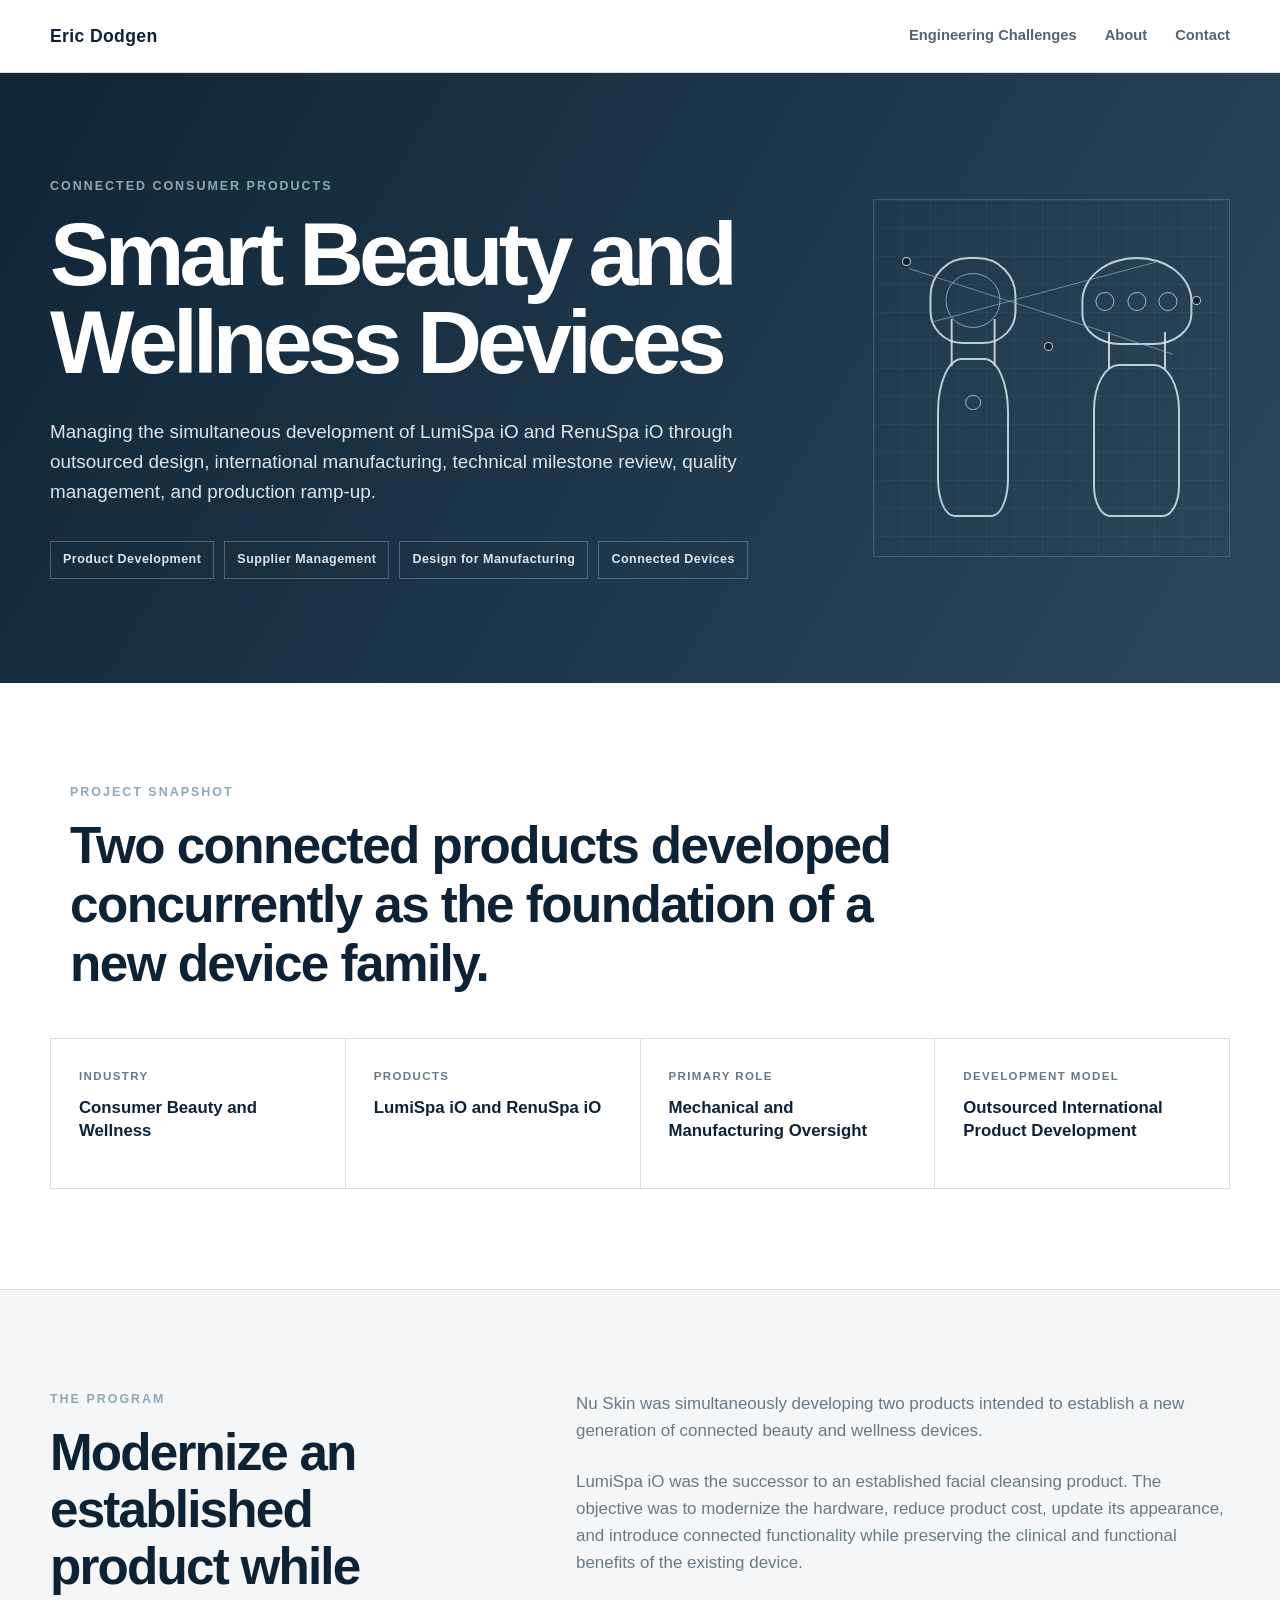
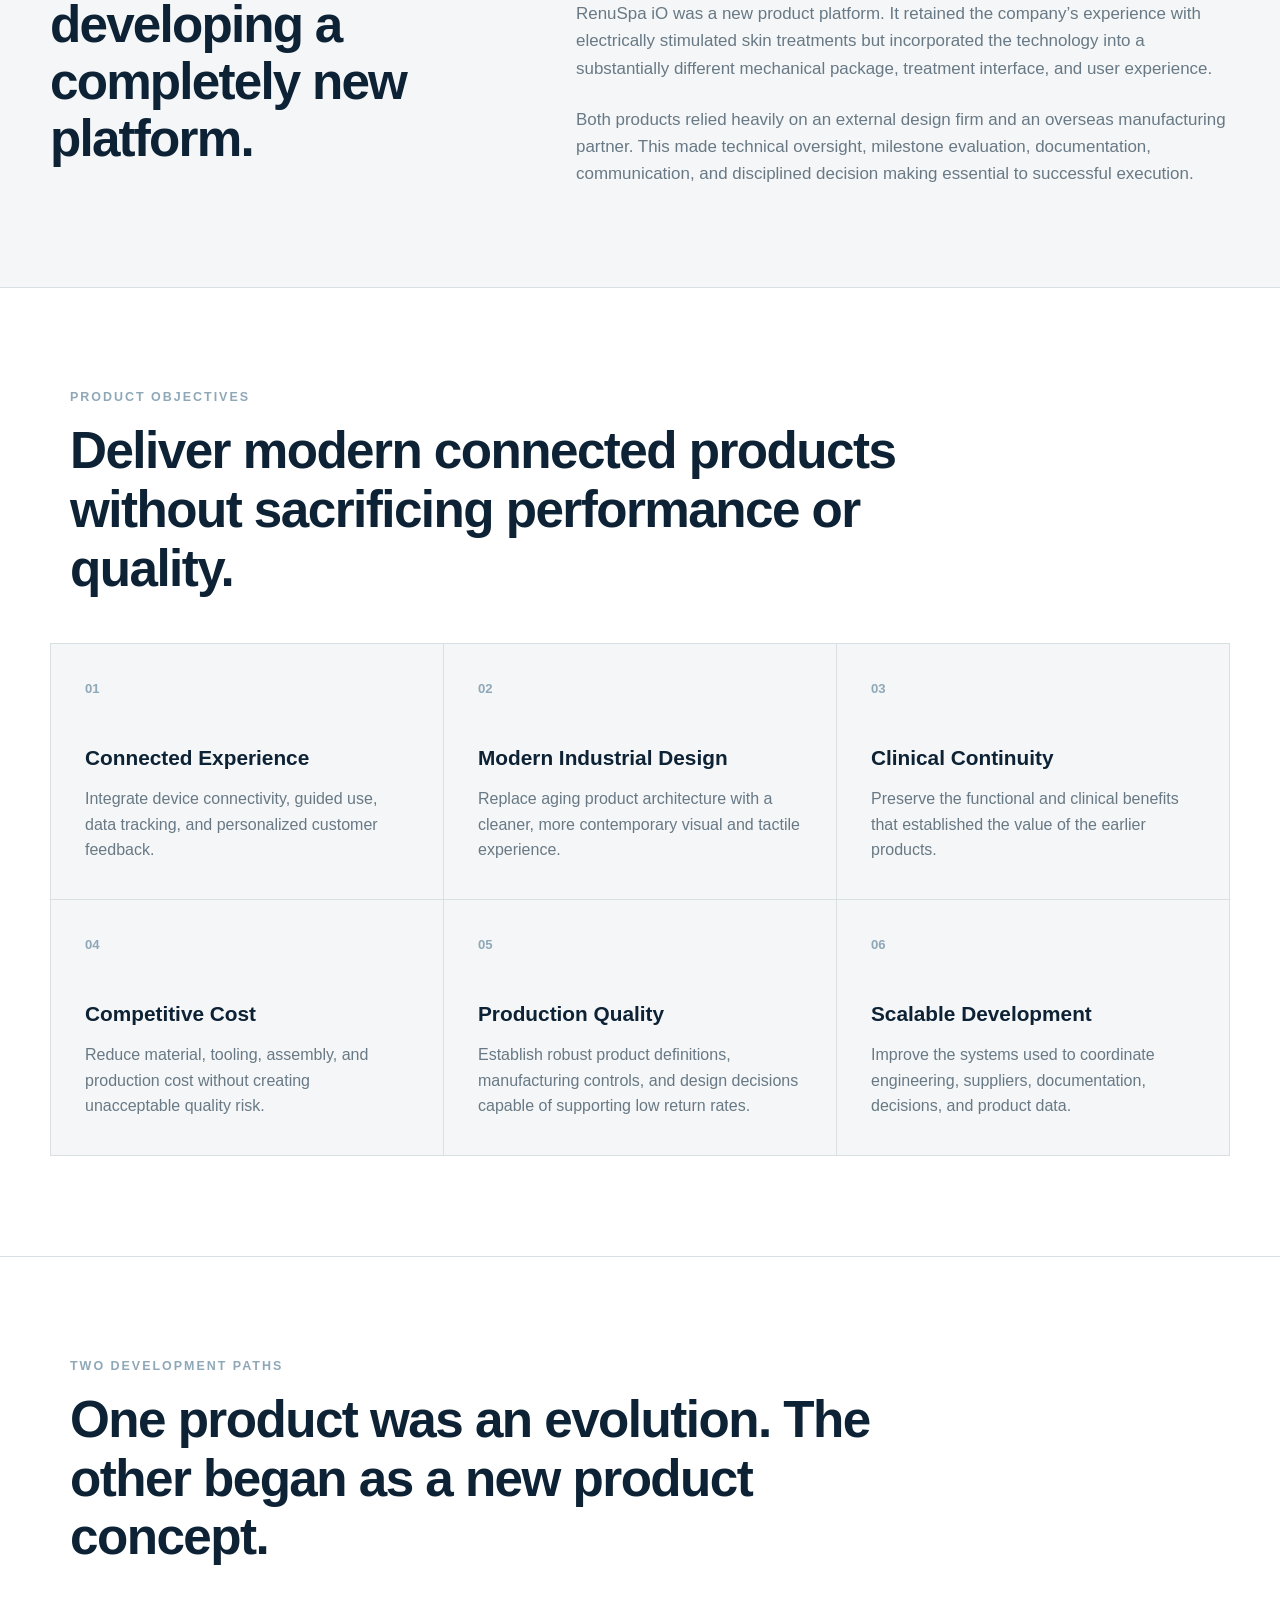
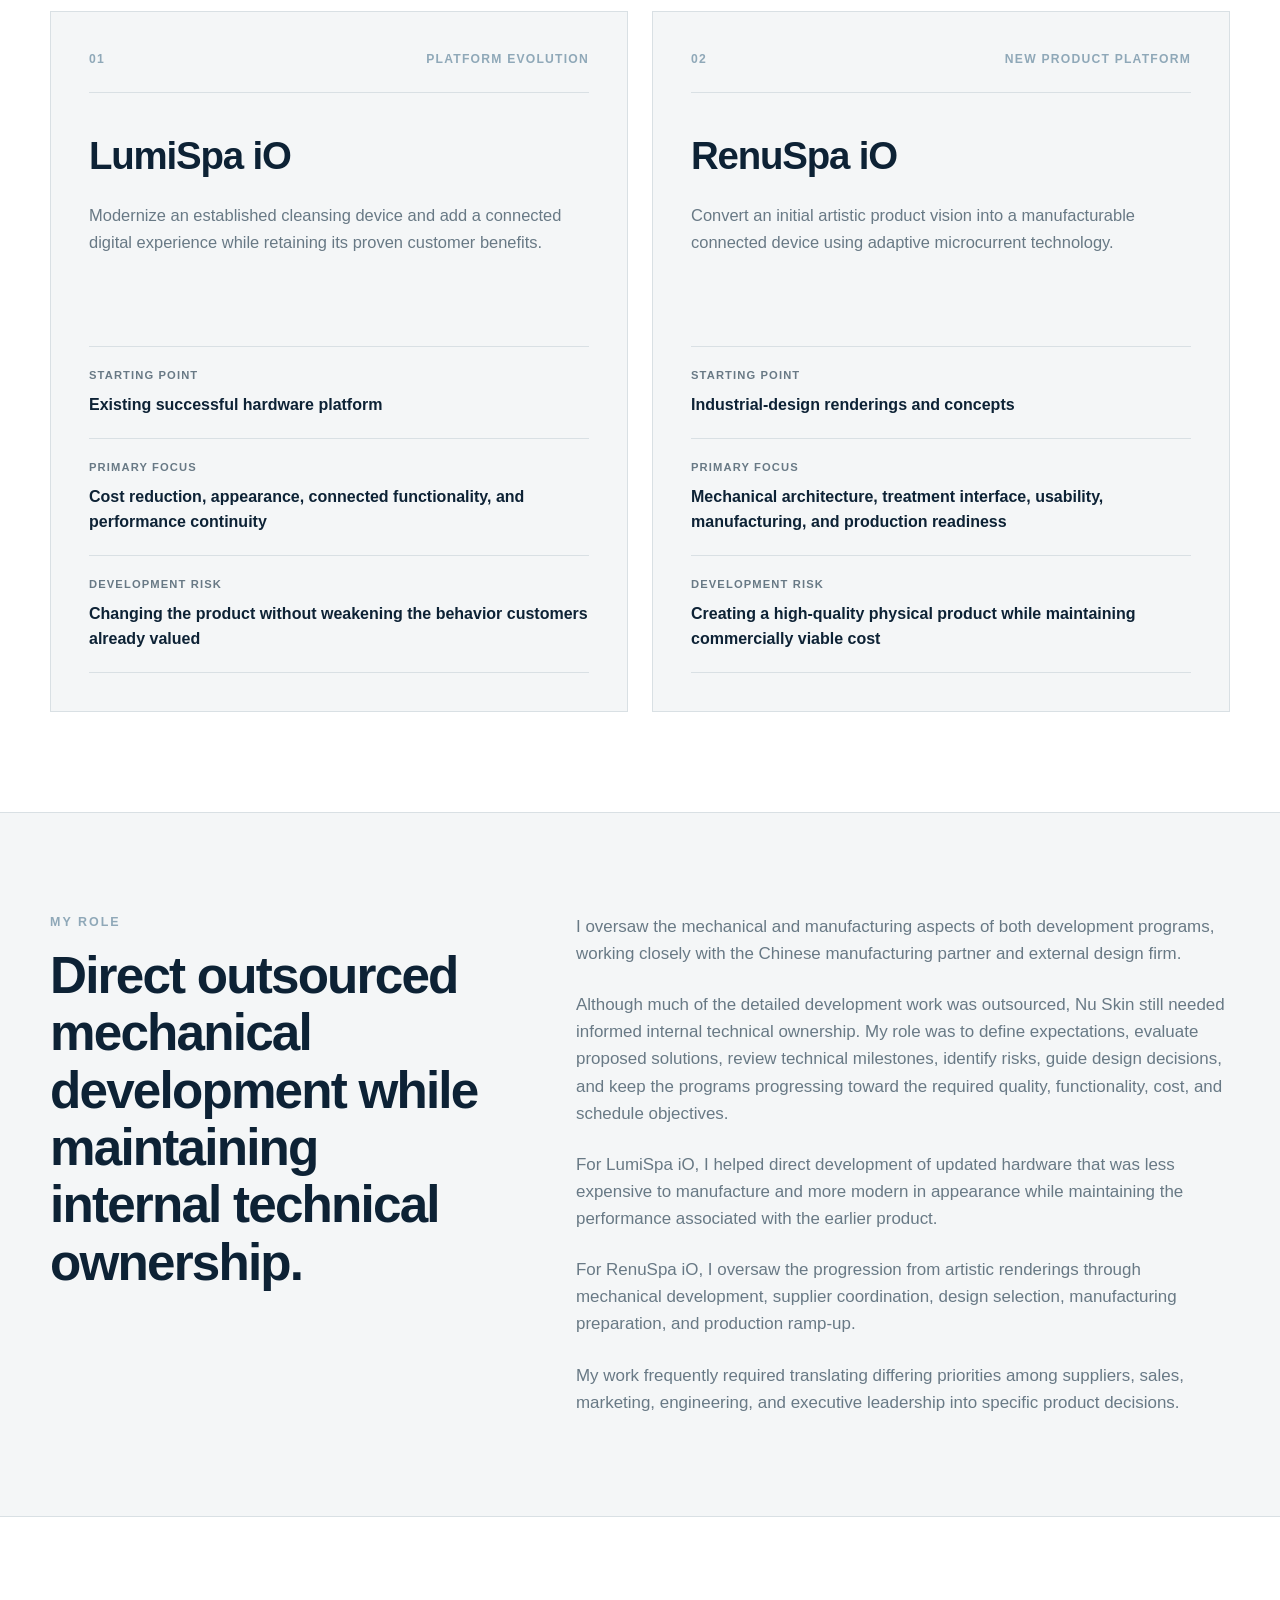
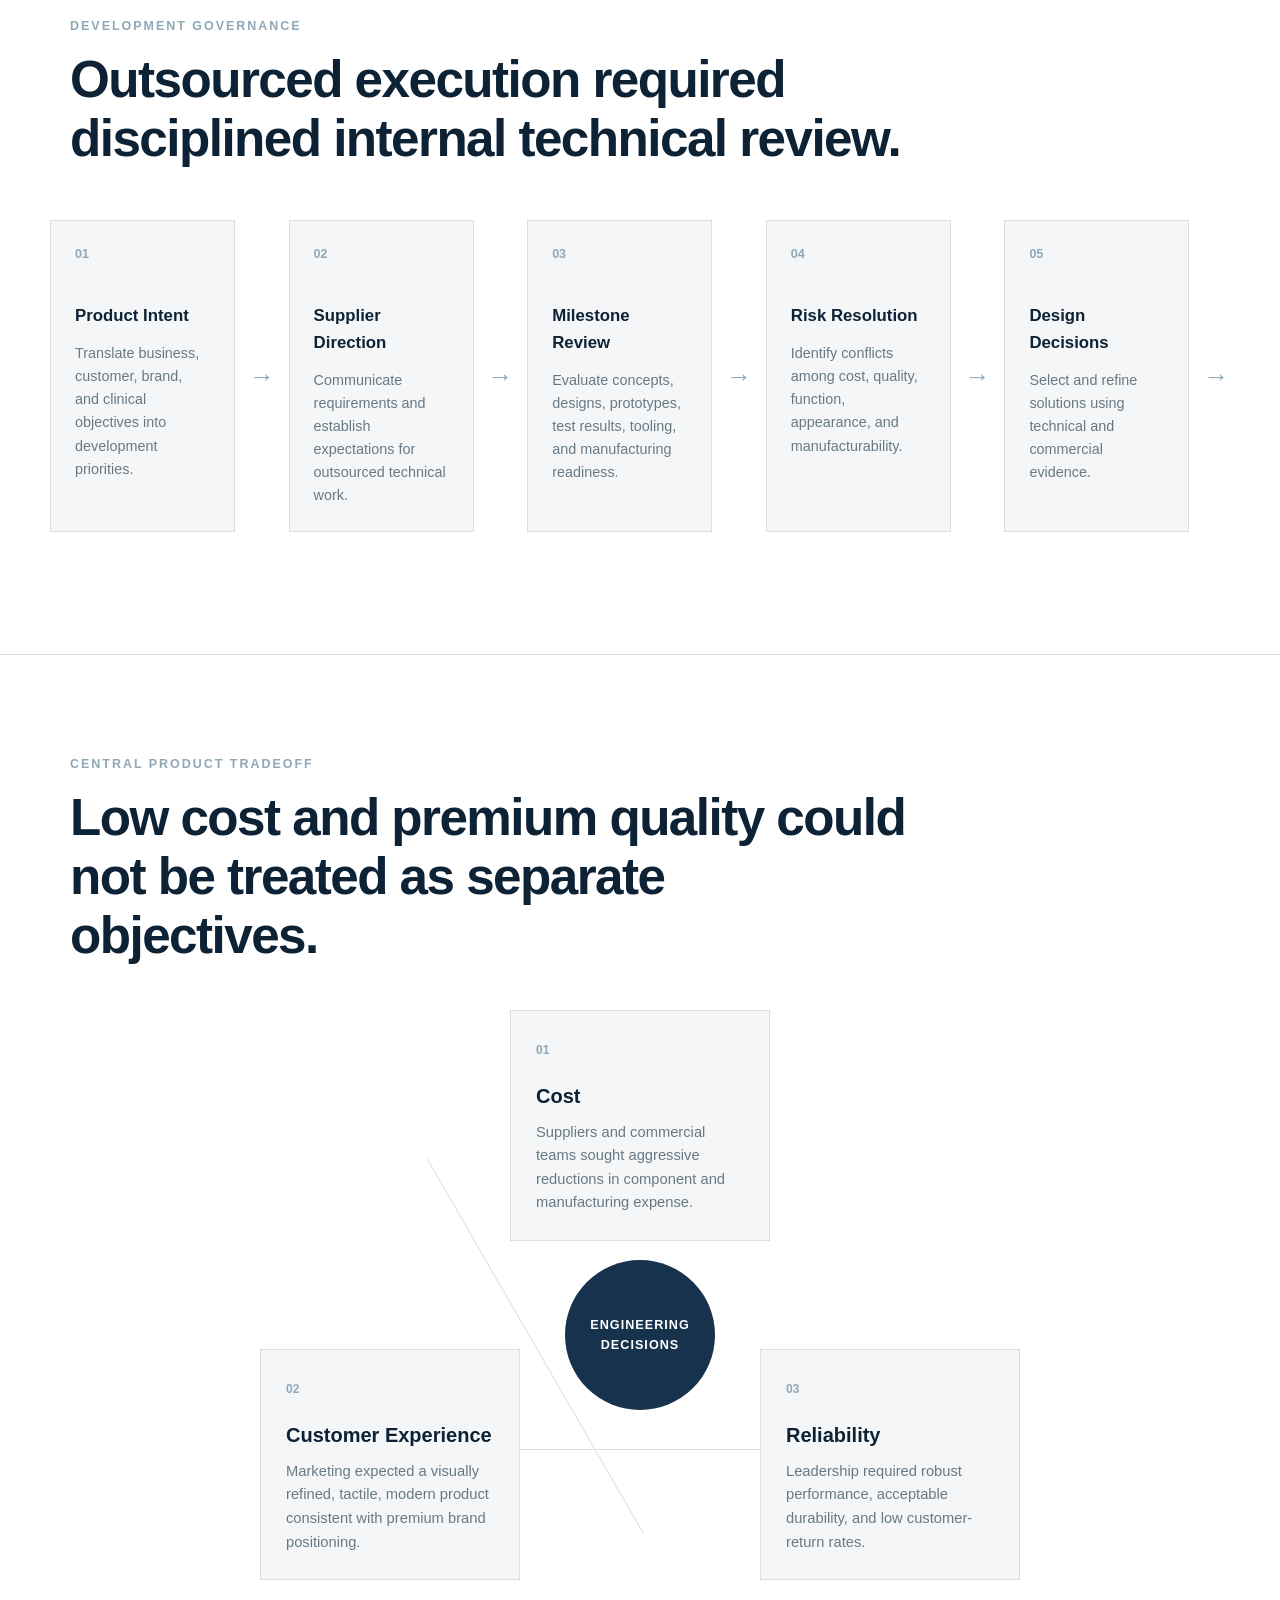
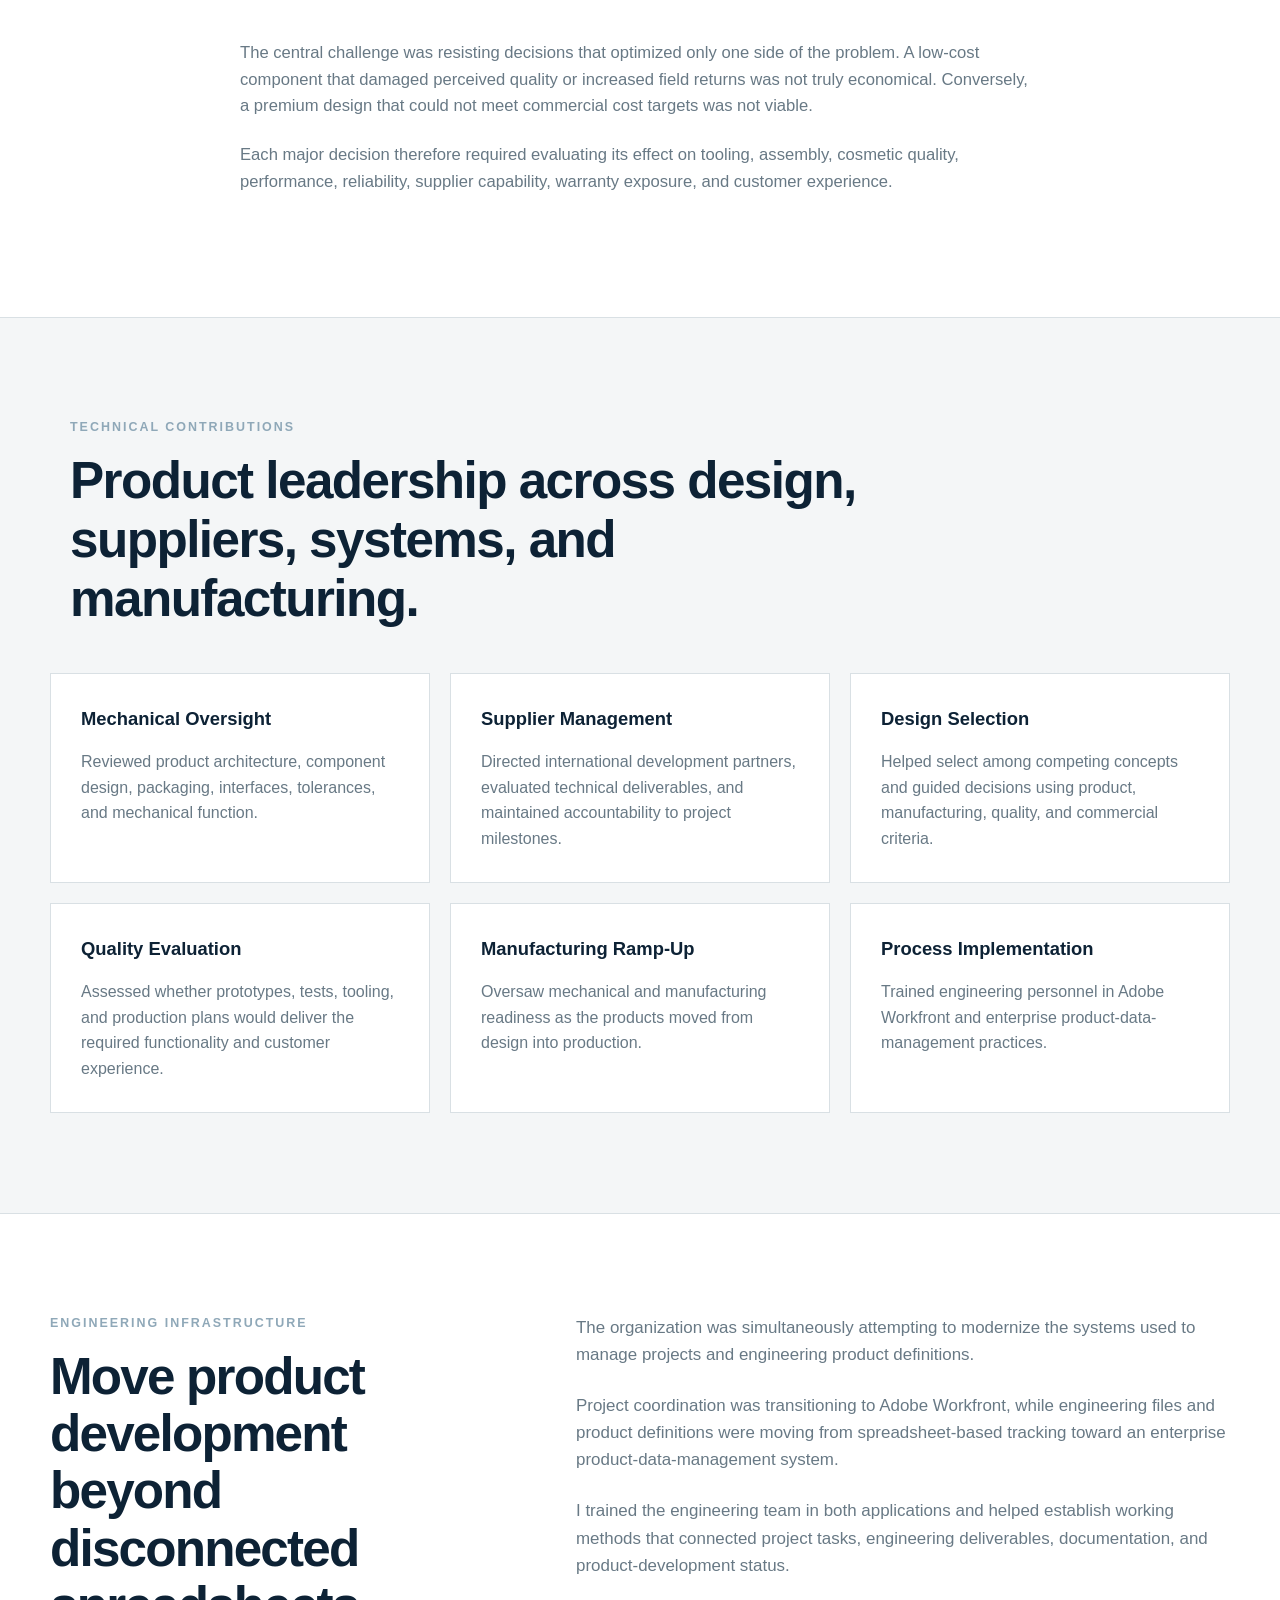
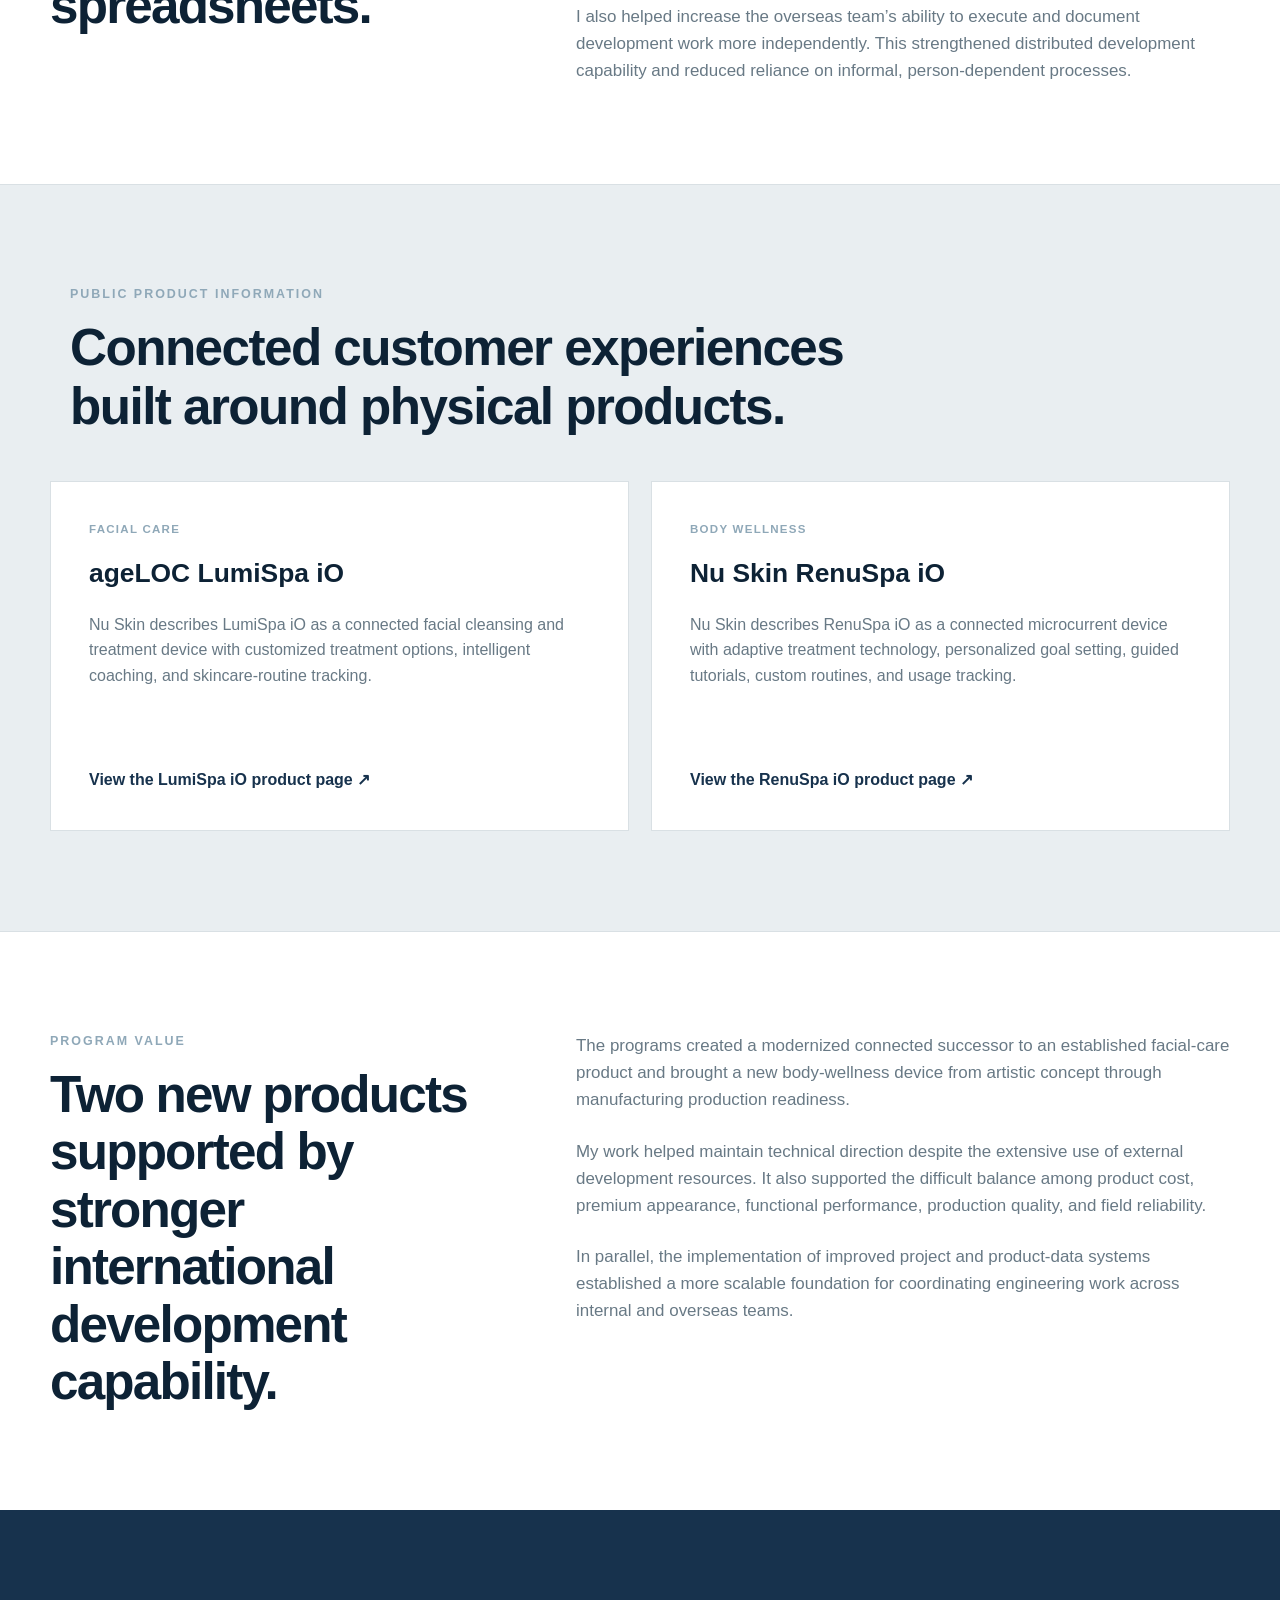
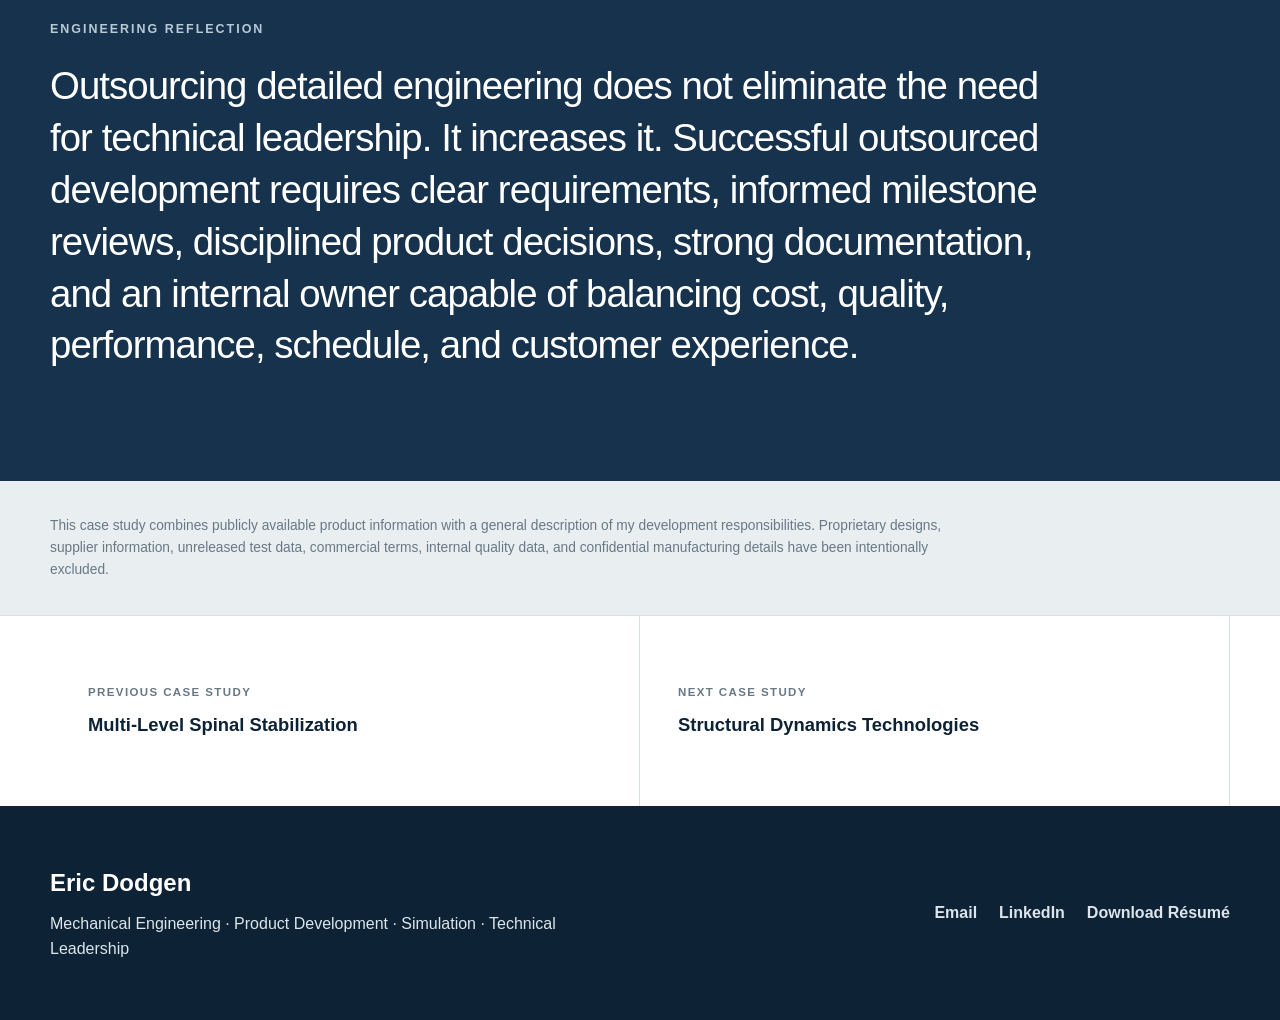
==== commit 3f0c190e: "Update consumer-products.html https://" ====
--- a/challenges/consumer-products.html
+++ b/challenges/consumer-products.html
@@ -832,7 +832,7 @@
         </a>
 
         <a
-            href="www.linkedin.com/in/eric-dodgen-a2699ba"
+            href="https://www.linkedin.com/in/eric-dodgen-a2699ba"
             target="_blank"
             rel="noopener noreferrer"
         >
--- a/css/styles.css
+++ b/css/styles.css
@@ -2869,3 +2869,132 @@
         font-size: 0.58rem;
     }
 }
+/* =========================================================
+   CONTACT AND RESUME
+   ========================================================= */
+
+.contact-section {
+    padding: 100px 0;
+    background: var(--deep-navy);
+    color: var(--white);
+}
+
+.contact-inner {
+    width: min(1180px, calc(100% - 48px));
+    margin: 0 auto;
+    display: grid;
+    grid-template-columns: 0.9fr 1.1fr;
+    gap: 90px;
+    align-items: start;
+}
+
+.contact-heading h2 {
+    max-width: 650px;
+    margin: 0 0 24px;
+    color: var(--white);
+    font-size: clamp(2.4rem, 5vw, 4.3rem);
+    letter-spacing: -0.045em;
+    line-height: 1.05;
+}
+
+.contact-heading > p:not(.eyebrow) {
+    max-width: 610px;
+    margin: 0;
+    color: #c9d5dc;
+    font-size: 1.05rem;
+}
+
+.contact-links {
+    display: grid;
+    gap: 14px;
+}
+
+.contact-link {
+    display: flex;
+    align-items: center;
+    justify-content: space-between;
+    gap: 30px;
+    padding: 24px 26px;
+    border: 1px solid rgba(255, 255, 255, 0.18);
+    color: var(--white);
+    text-decoration: none;
+    transition:
+        background 0.2s ease,
+        border-color 0.2s ease,
+        transform 0.2s ease;
+}
+
+.contact-link:hover {
+    background: rgba(255, 255, 255, 0.06);
+    border-color: rgba(255, 255, 255, 0.4);
+    transform: translateY(-2px);
+}
+
+.contact-link-primary {
+    background: var(--white);
+    color: var(--deep-navy);
+    border-color: var(--white);
+}
+
+.contact-link-primary:hover {
+    background: #e8eef1;
+    border-color: #e8eef1;
+}
+
+.contact-link-label {
+    color: #9fb4c1;
+    font-size: 0.72rem;
+    font-weight: 700;
+    letter-spacing: 0.12em;
+    text-transform: uppercase;
+}
+
+.contact-link-primary .contact-link-label {
+    color: var(--accent);
+}
+
+.footer-links {
+    display: flex;
+    flex-wrap: wrap;
+    gap: 22px;
+    align-items: center;
+}
+
+.footer-links a {
+    color: inherit;
+    font-weight: 600;
+    text-decoration: none;
+}
+
+.footer-links a:hover {
+    text-decoration: underline;
+}
+
+@media (max-width: 850px) {
+    .contact-inner {
+        grid-template-columns: 1fr;
+        gap: 48px;
+    }
+}
+
+@media (max-width: 600px) {
+    .contact-section {
+        padding: 76px 0;
+    }
+
+    .contact-inner {
+        width: min(100% - 32px, 1180px);
+    }
+
+    .contact-link {
+        align-items: flex-start;
+        flex-direction: column;
+        gap: 8px;
+    }
+
+    .footer-links {
+        flex-direction: column;
+        align-items: flex-start;
+        gap: 10px;
+    }
+}
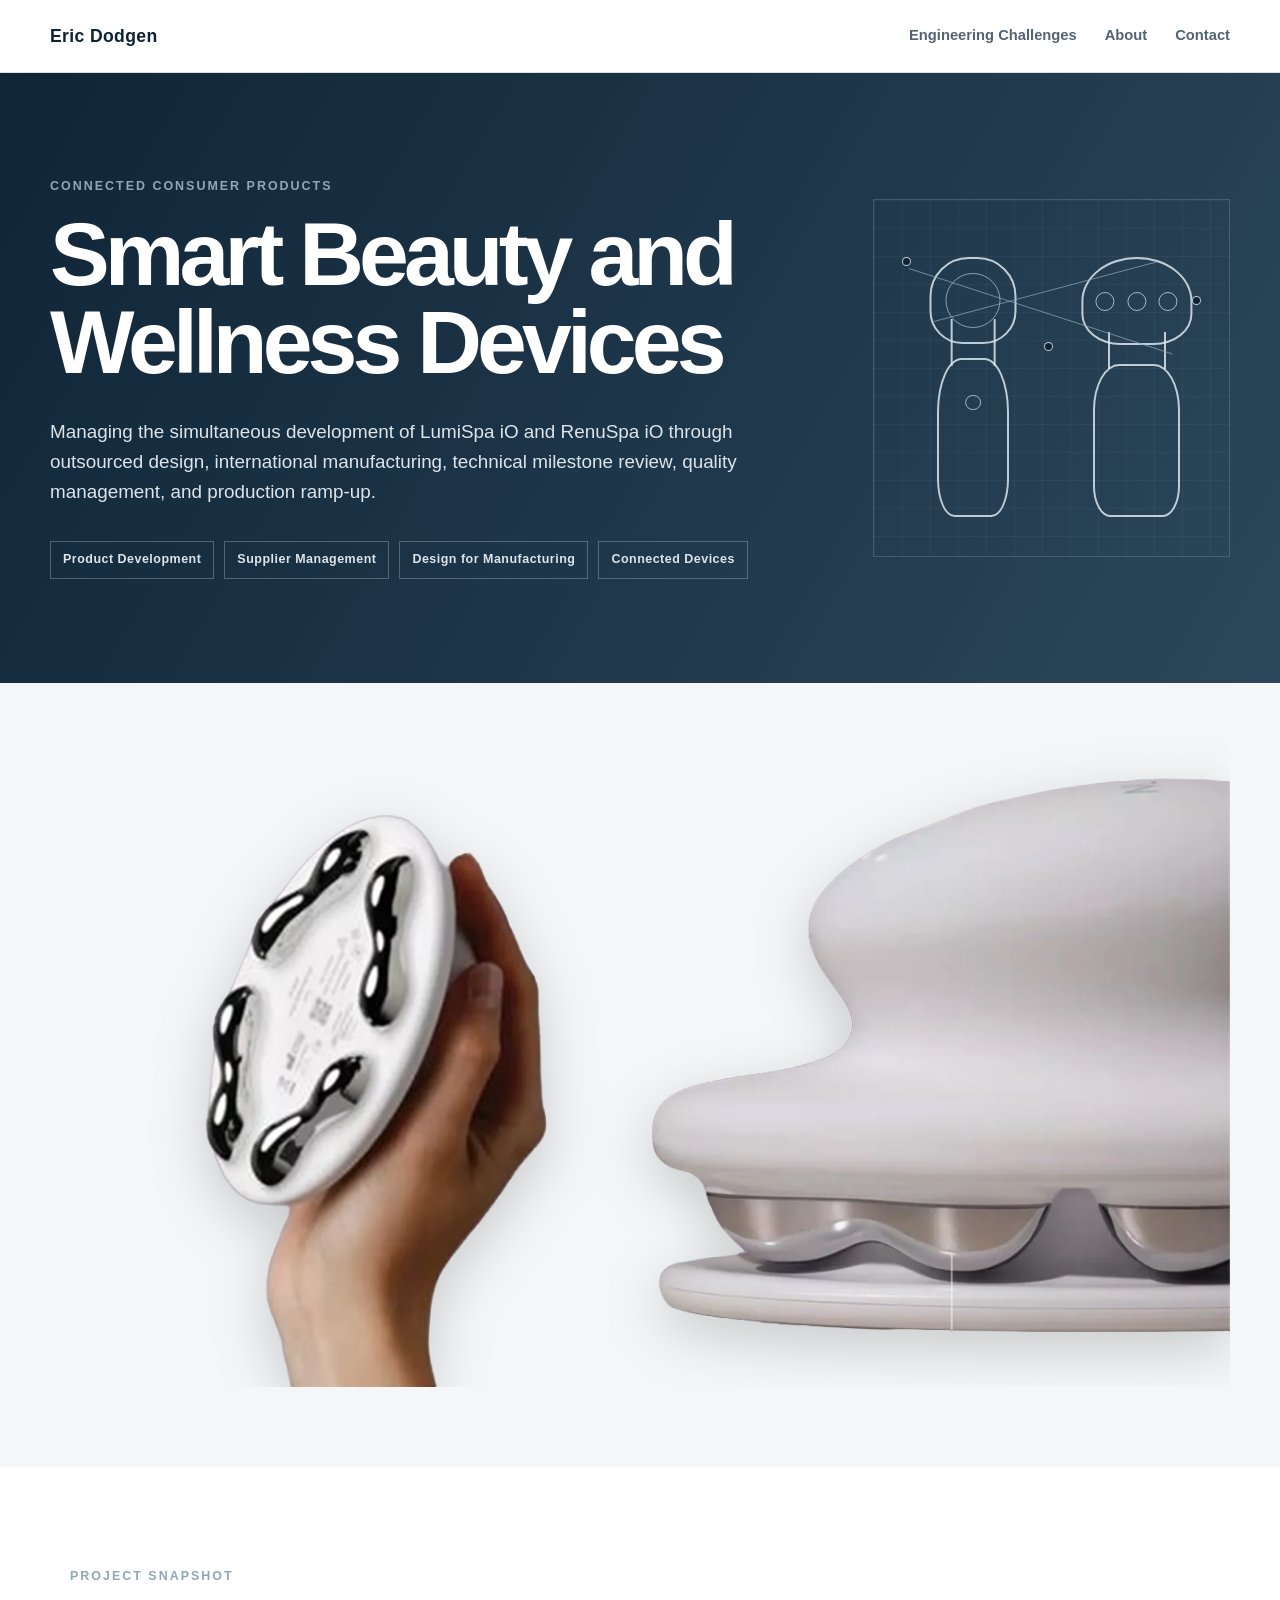
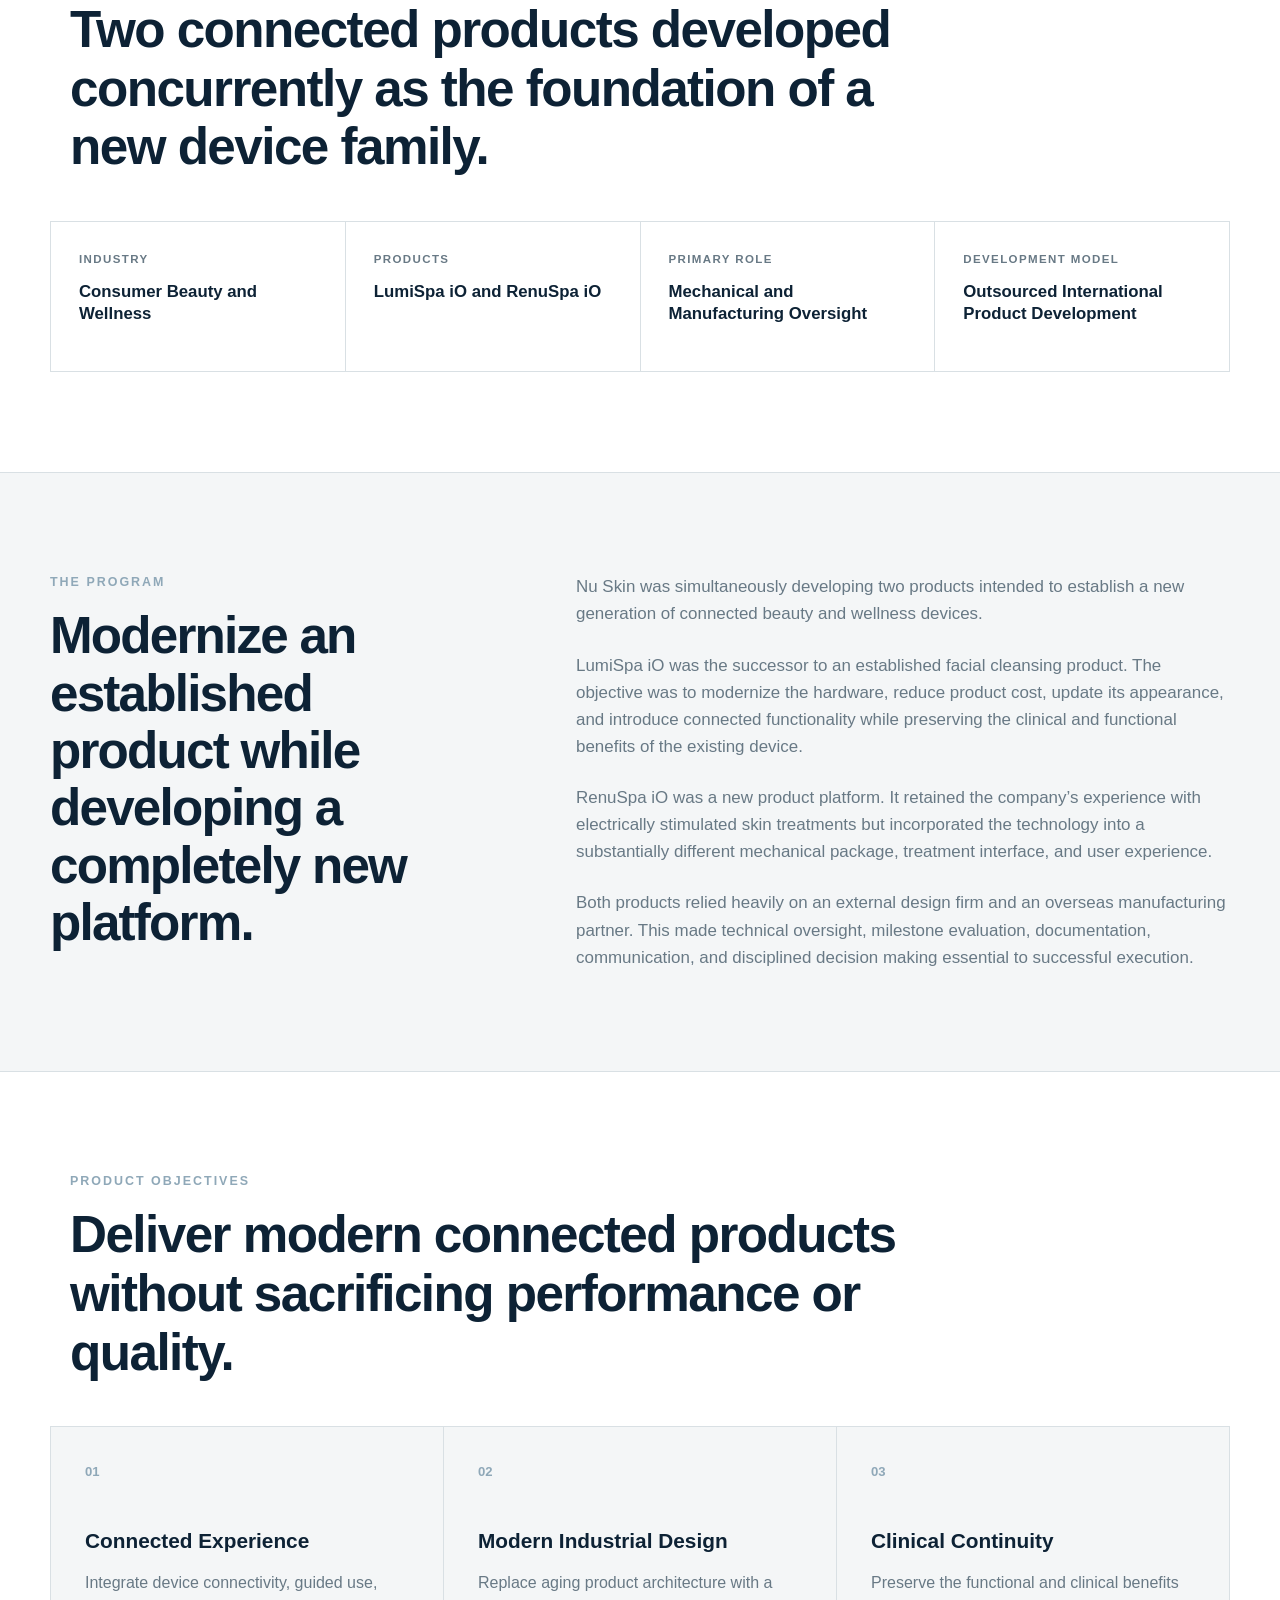
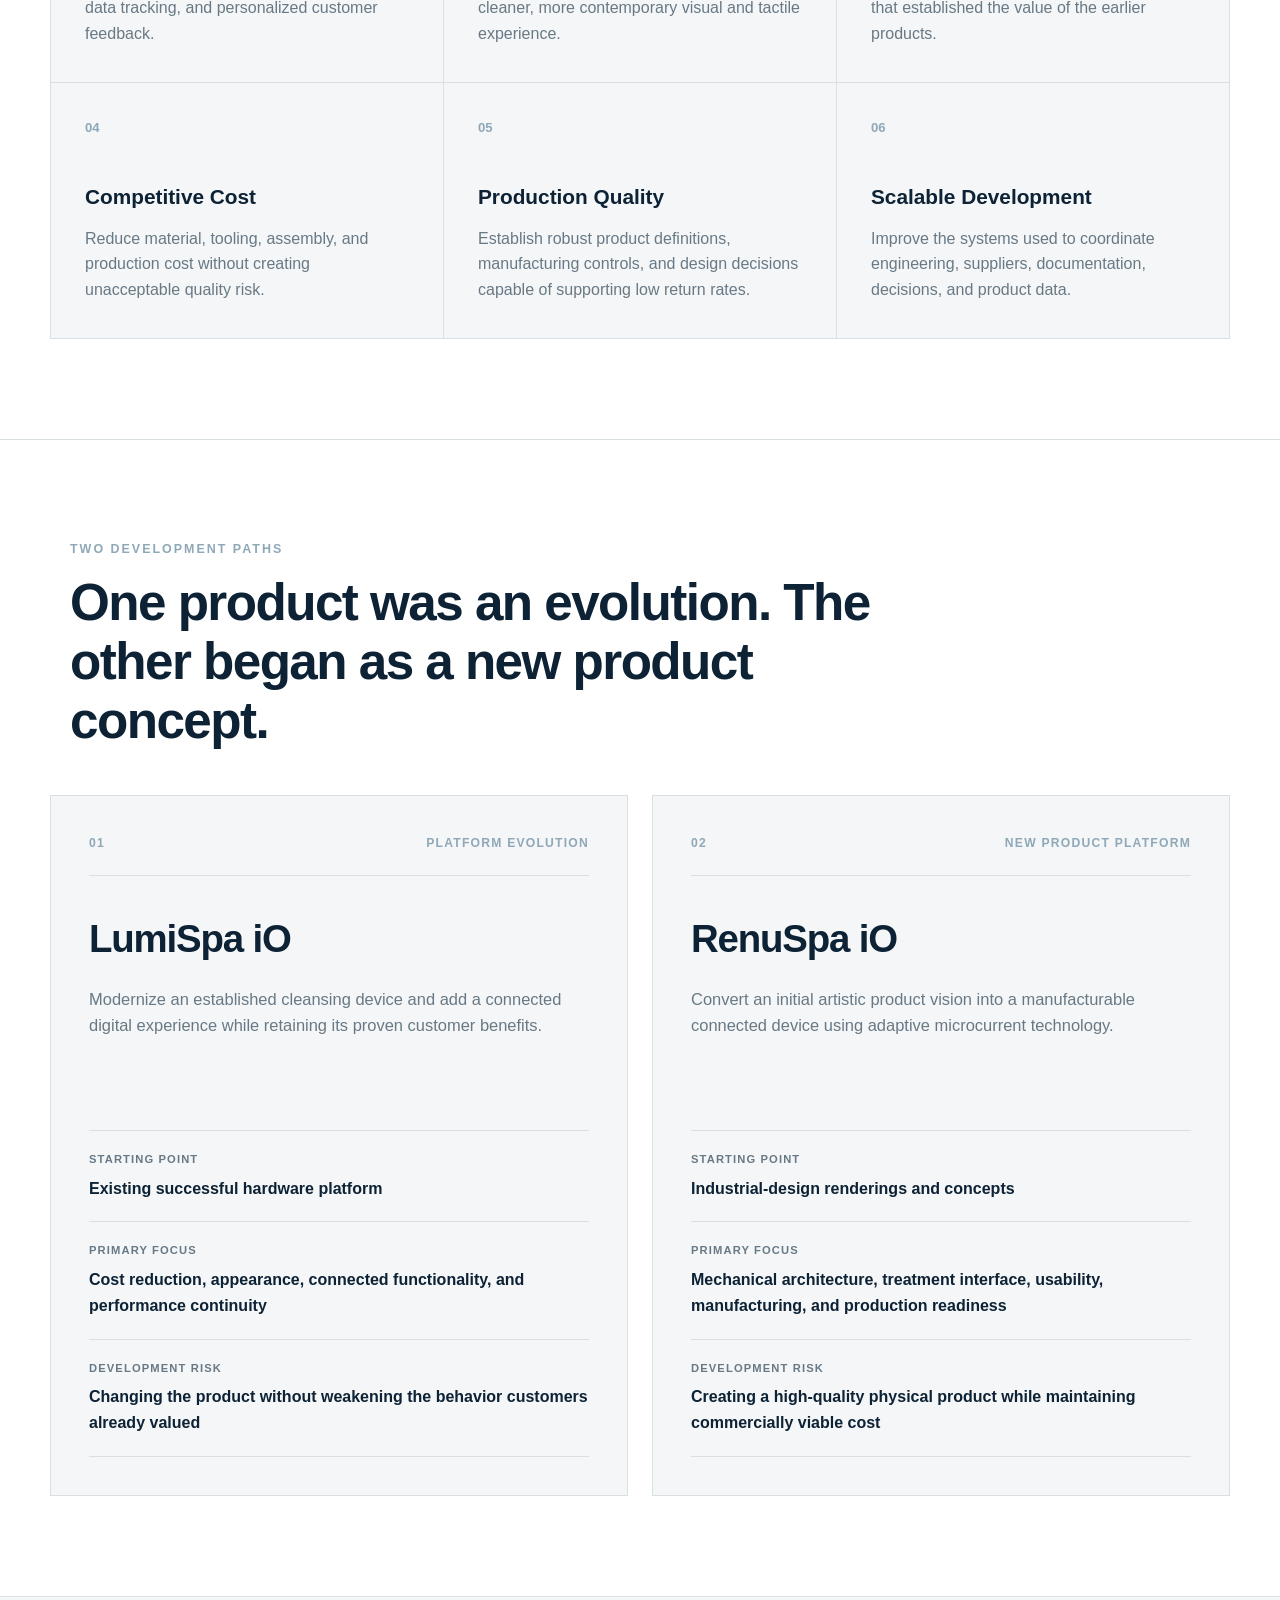
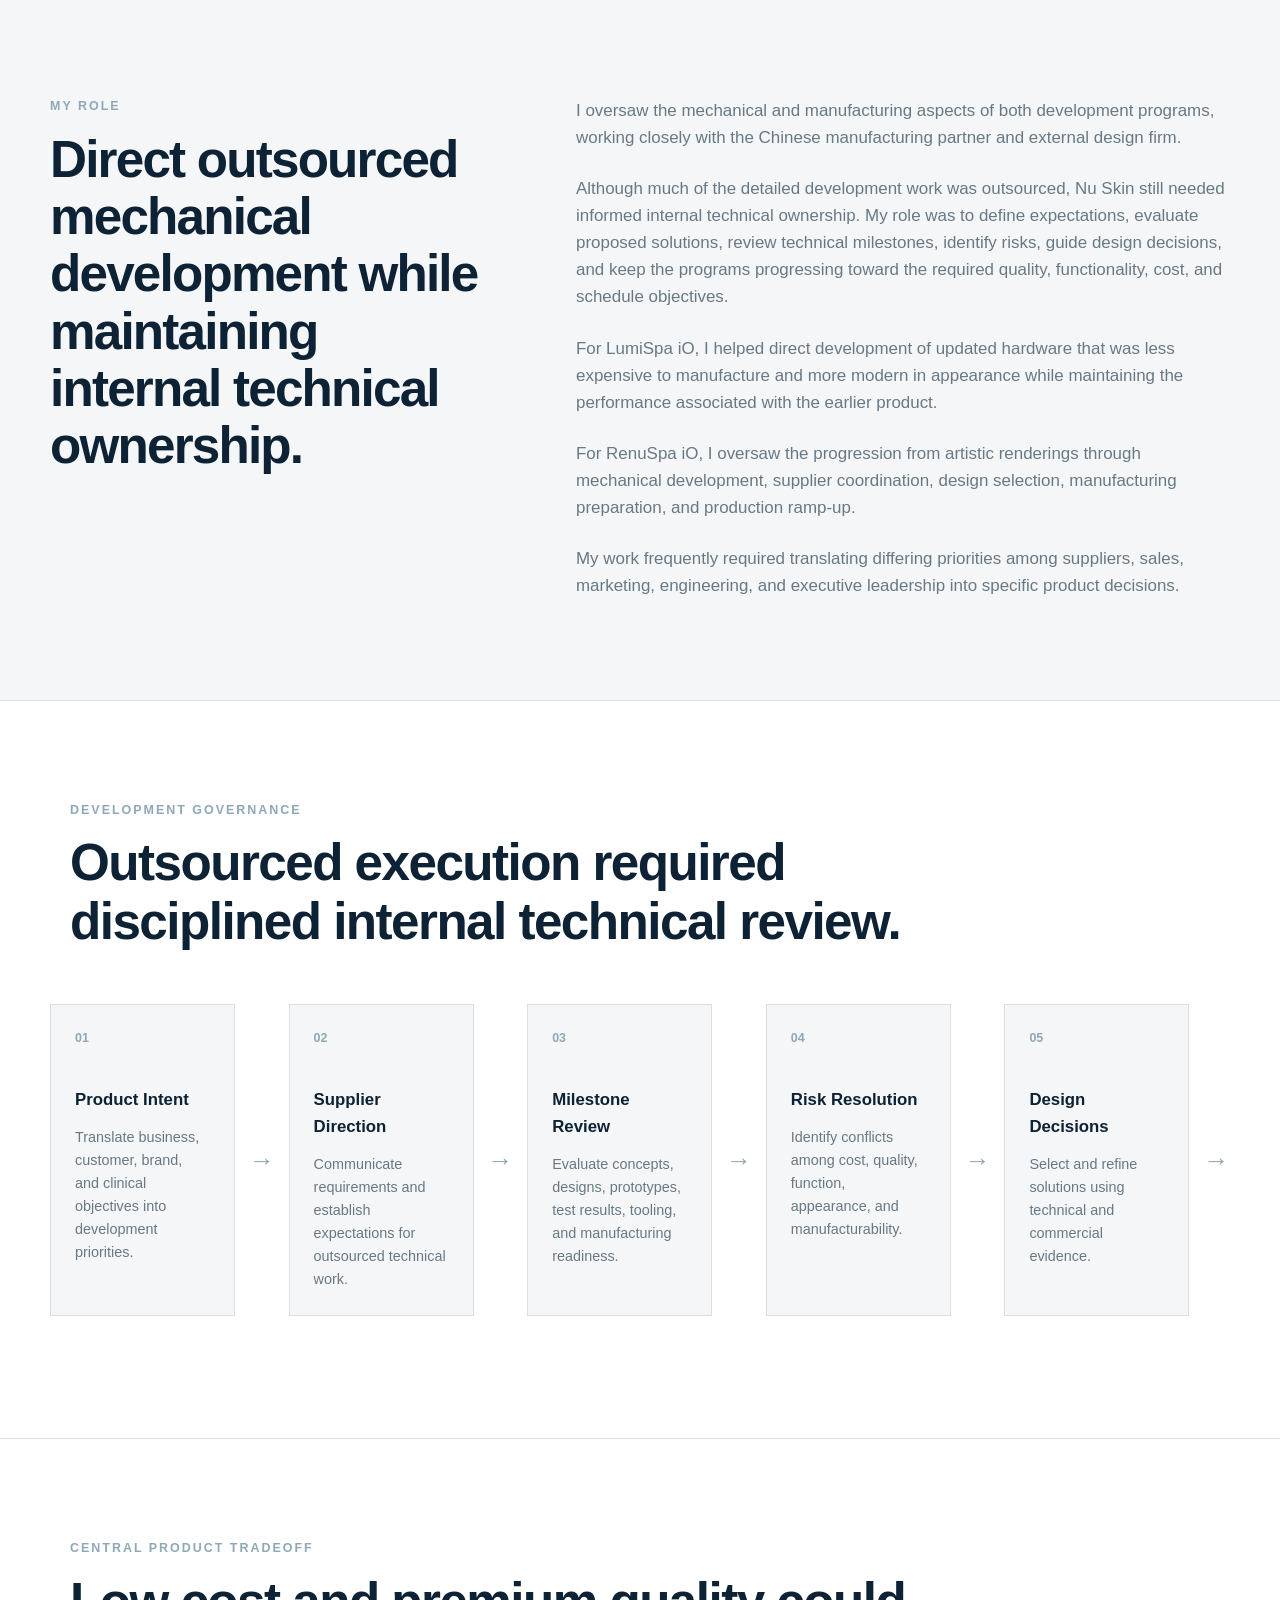
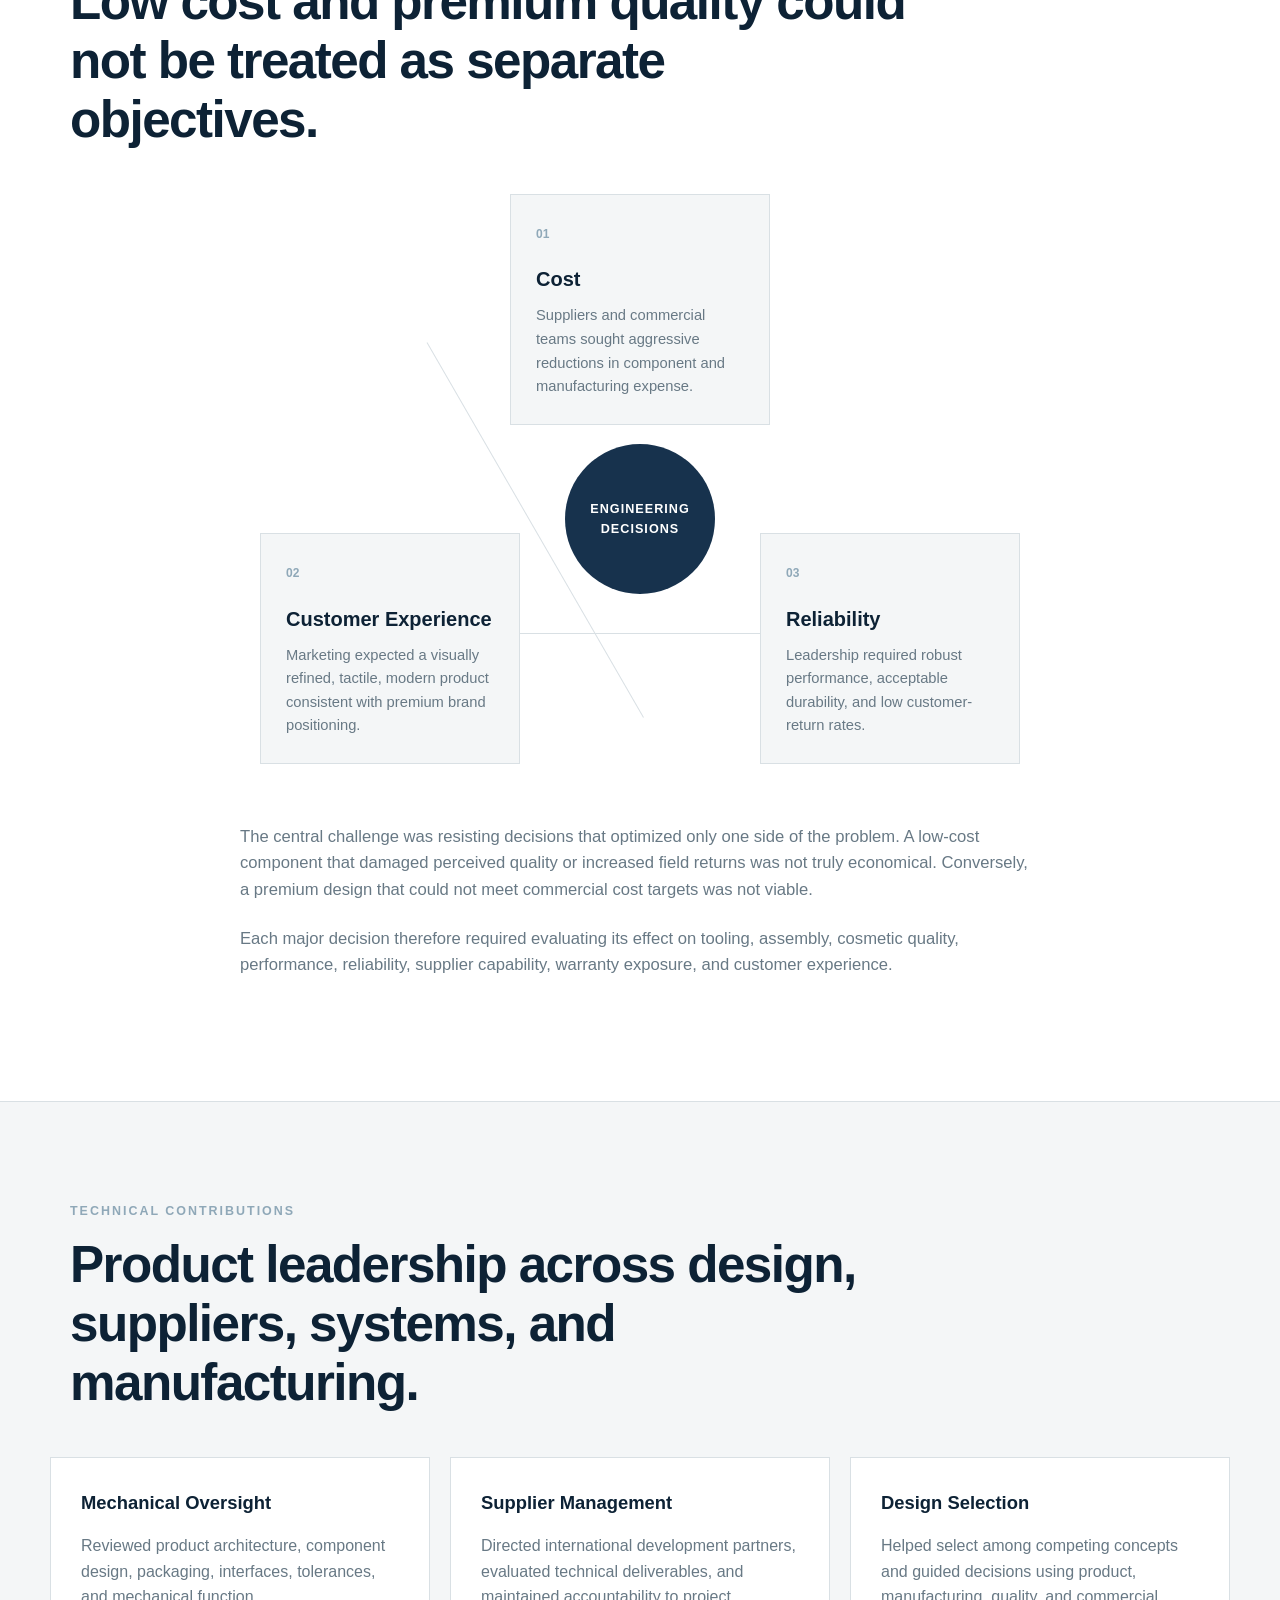
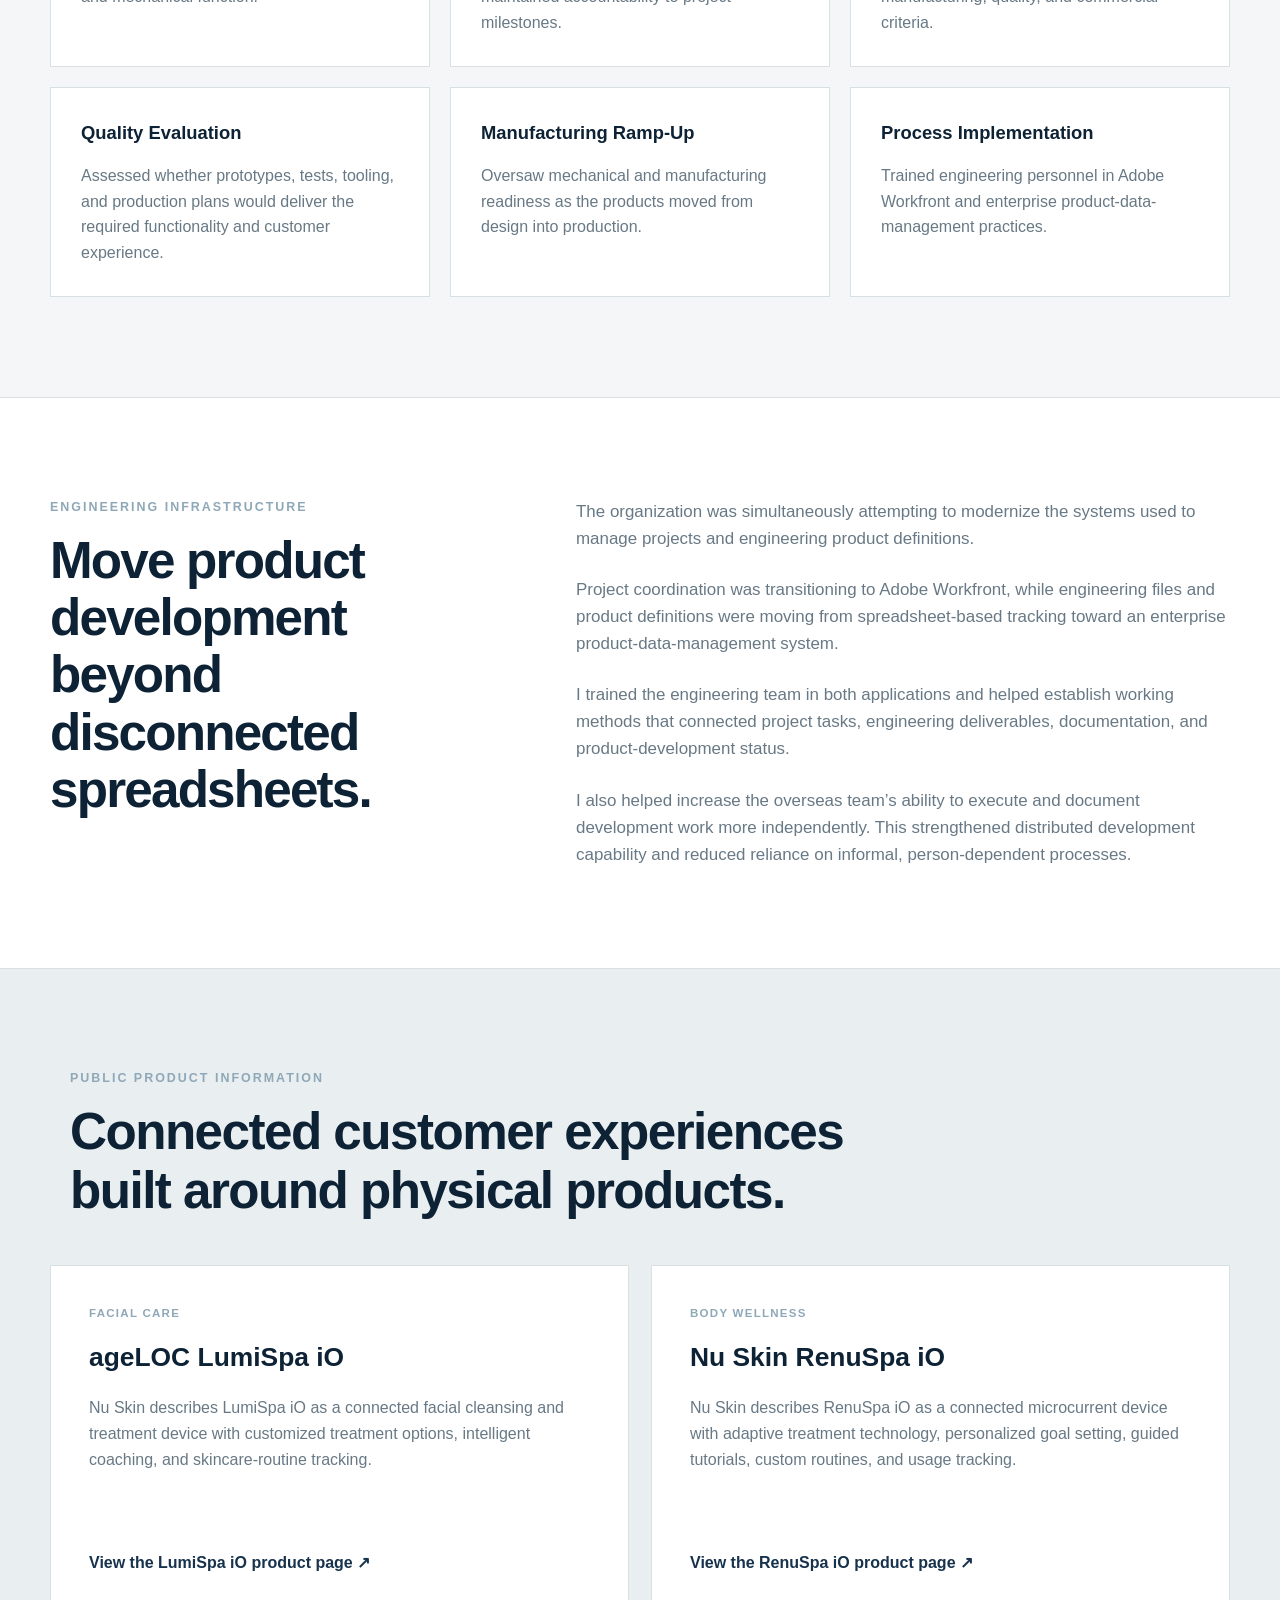
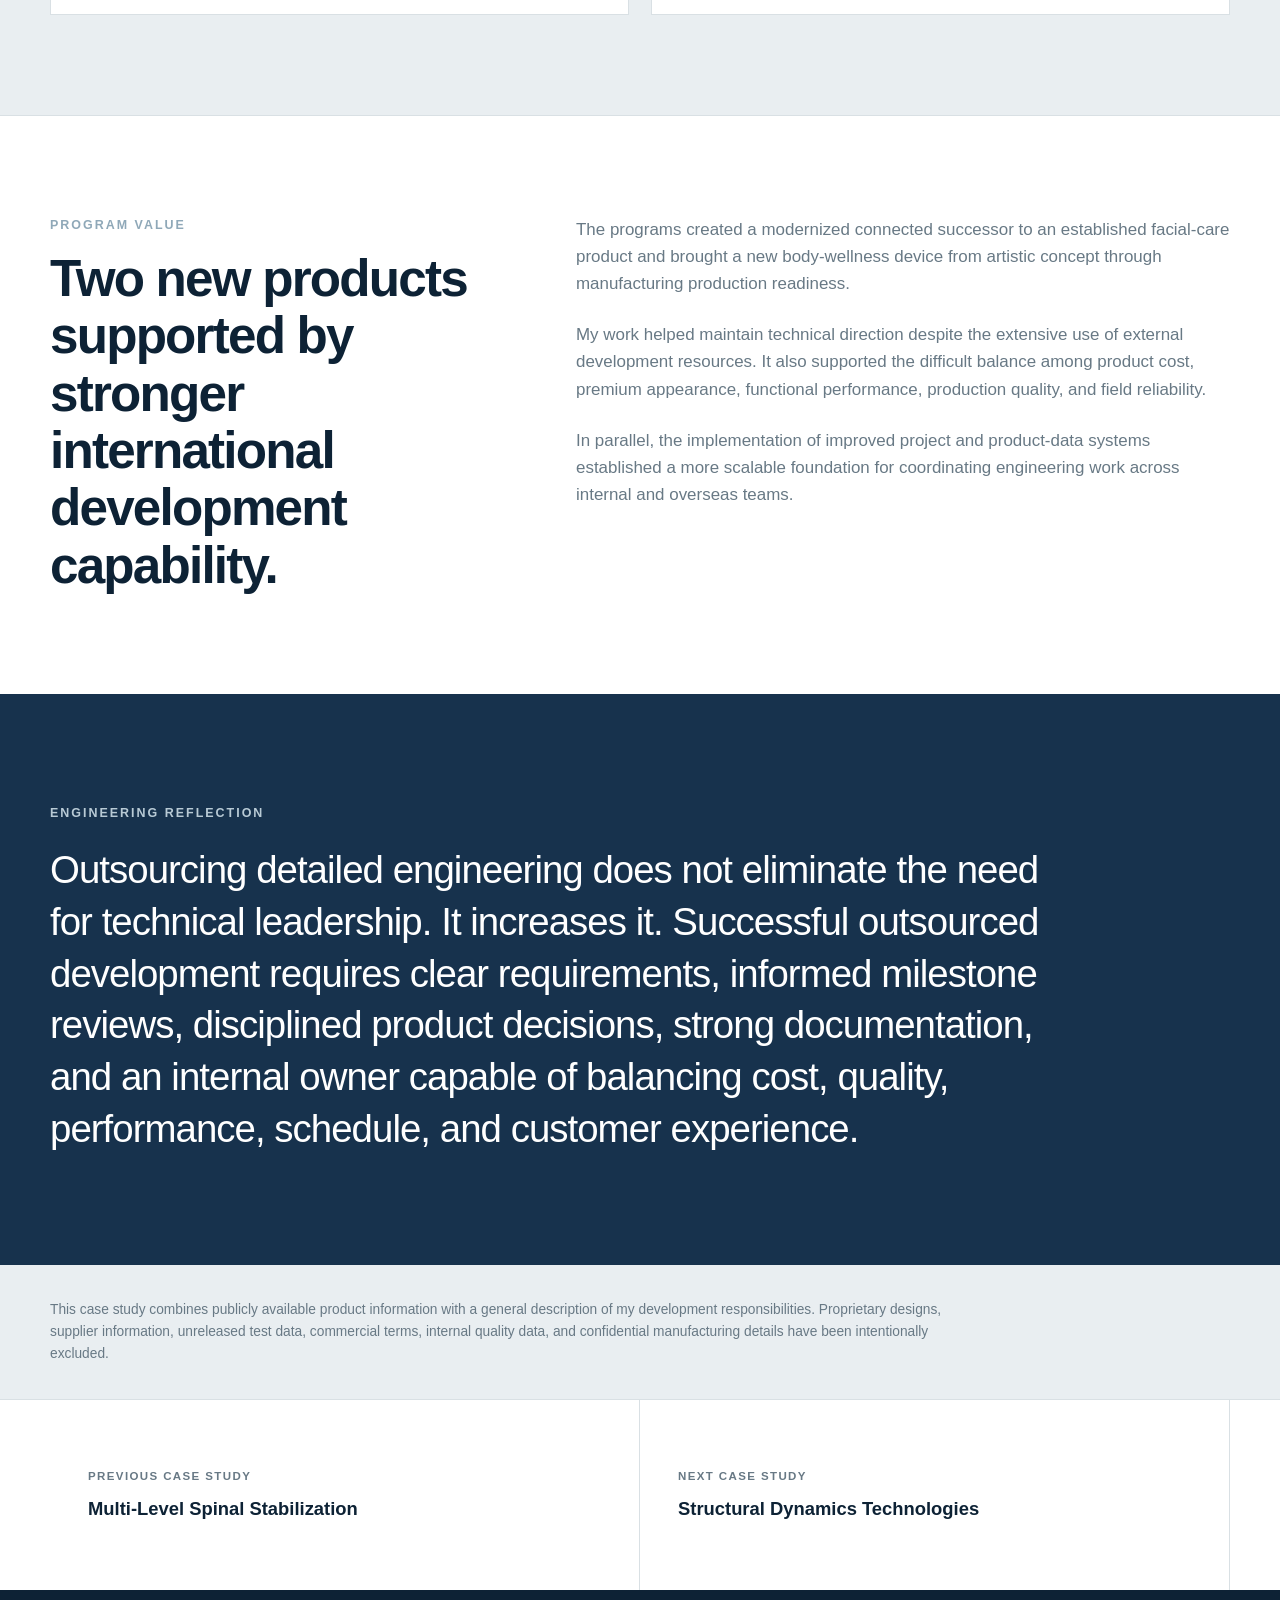
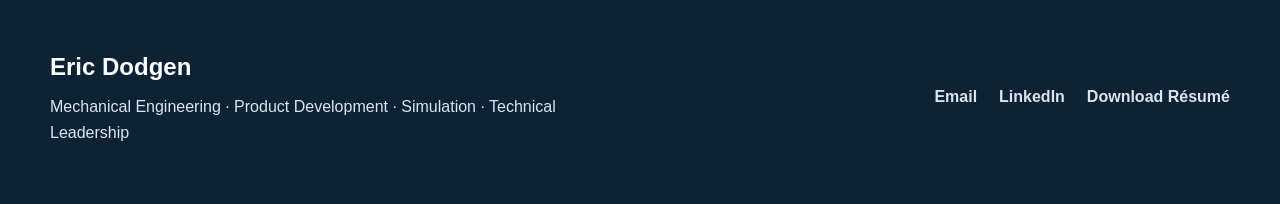
==== commit aceb1b4f: "Update consumer-products.html RenuSpa02.png" ====
--- a/challenges/consumer-products.html
+++ b/challenges/consumer-products.html
@@ -91,7 +91,12 @@
                 </div>
             </div>
         </section>
-
+        <div class="challenge-hero-image">
+            <img
+                src="../images/RenuSpa02.png"
+                alt="Consumer Product devices"
+            >
+        </div>
         <section class="case-section snapshot-section">
             <div class="case-container">
                 <div class="section-heading compact-heading">
--- a/css/styles.css
+++ b/css/styles.css
@@ -198,17 +198,44 @@
 }
 
 .card-image {
+    position: relative;
+
     min-height: 210px;
     display: flex;
     align-items: flex-end;
     justify-content: flex-end;
-    padding: 22px;
+
+    overflow: hidden;
+
     background: var(--navy);
-    color: rgba(255, 255, 255, 0.58);
-    font-size: 3.5rem;
-    font-weight: 700;
-}
-
+}
+.card-image img {
+    width: 100%;
+    height: 210px;
+    object-fit: contain;
+    object-position: center center;
+    display: block;
+
+    transition: transform .45s ease;
+}
+
+.card-image::after {
+    content: "";
+    position: absolute;
+    inset: 0;
+
+    background: linear-gradient(
+        to bottom,
+        rgba(0,0,0,.05),
+        rgba(0,0,0,.35)
+    );
+
+    pointer-events: none;
+}
+
+.challenge-card:hover .card-image img {
+    transform: scale(1.04);
+}
 .landing-gear {
     background:
         linear-gradient(145deg, #0d2235, #355b75);
@@ -807,6 +834,26 @@
 
     .reflection-section {
         padding: 80px 0;
+    }
+}
+.challenge-hero-image {
+    width: min(1180px, calc(100% - 48px));
+    margin: 40px auto 80px;
+    overflow: hidden;
+    background: none;
+    border: none;
+    box-shadow: none;
+}
+
+.challenge-hero-image img {
+    width: 100%;
+    display: block;
+    filter: drop-shadow(0 18px 28px rgba(0,0,0,.18));
+}
+@media (max-width: 700px) {
+    .challenge-hero-image {
+        width: calc(100% - 32px);
+        margin: -10px auto 56px;
     }
 }
 /* =========================================================
